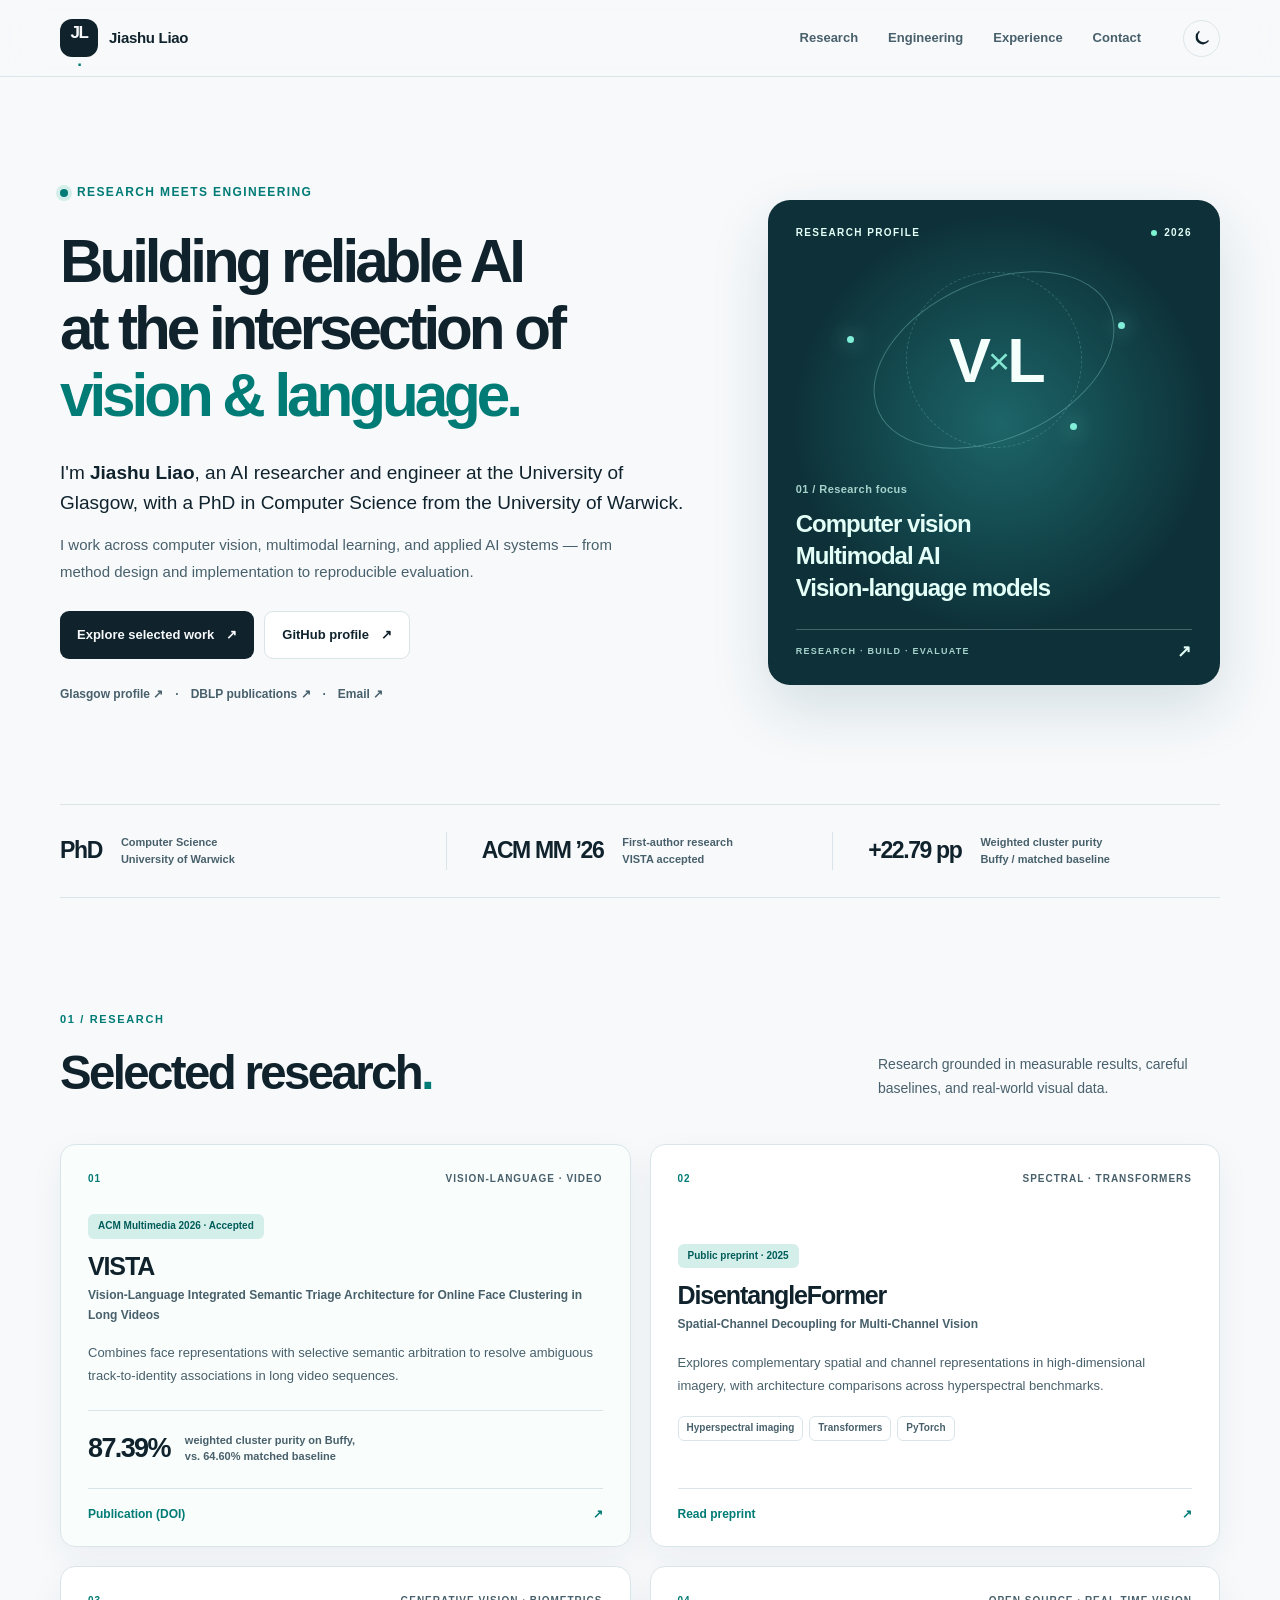
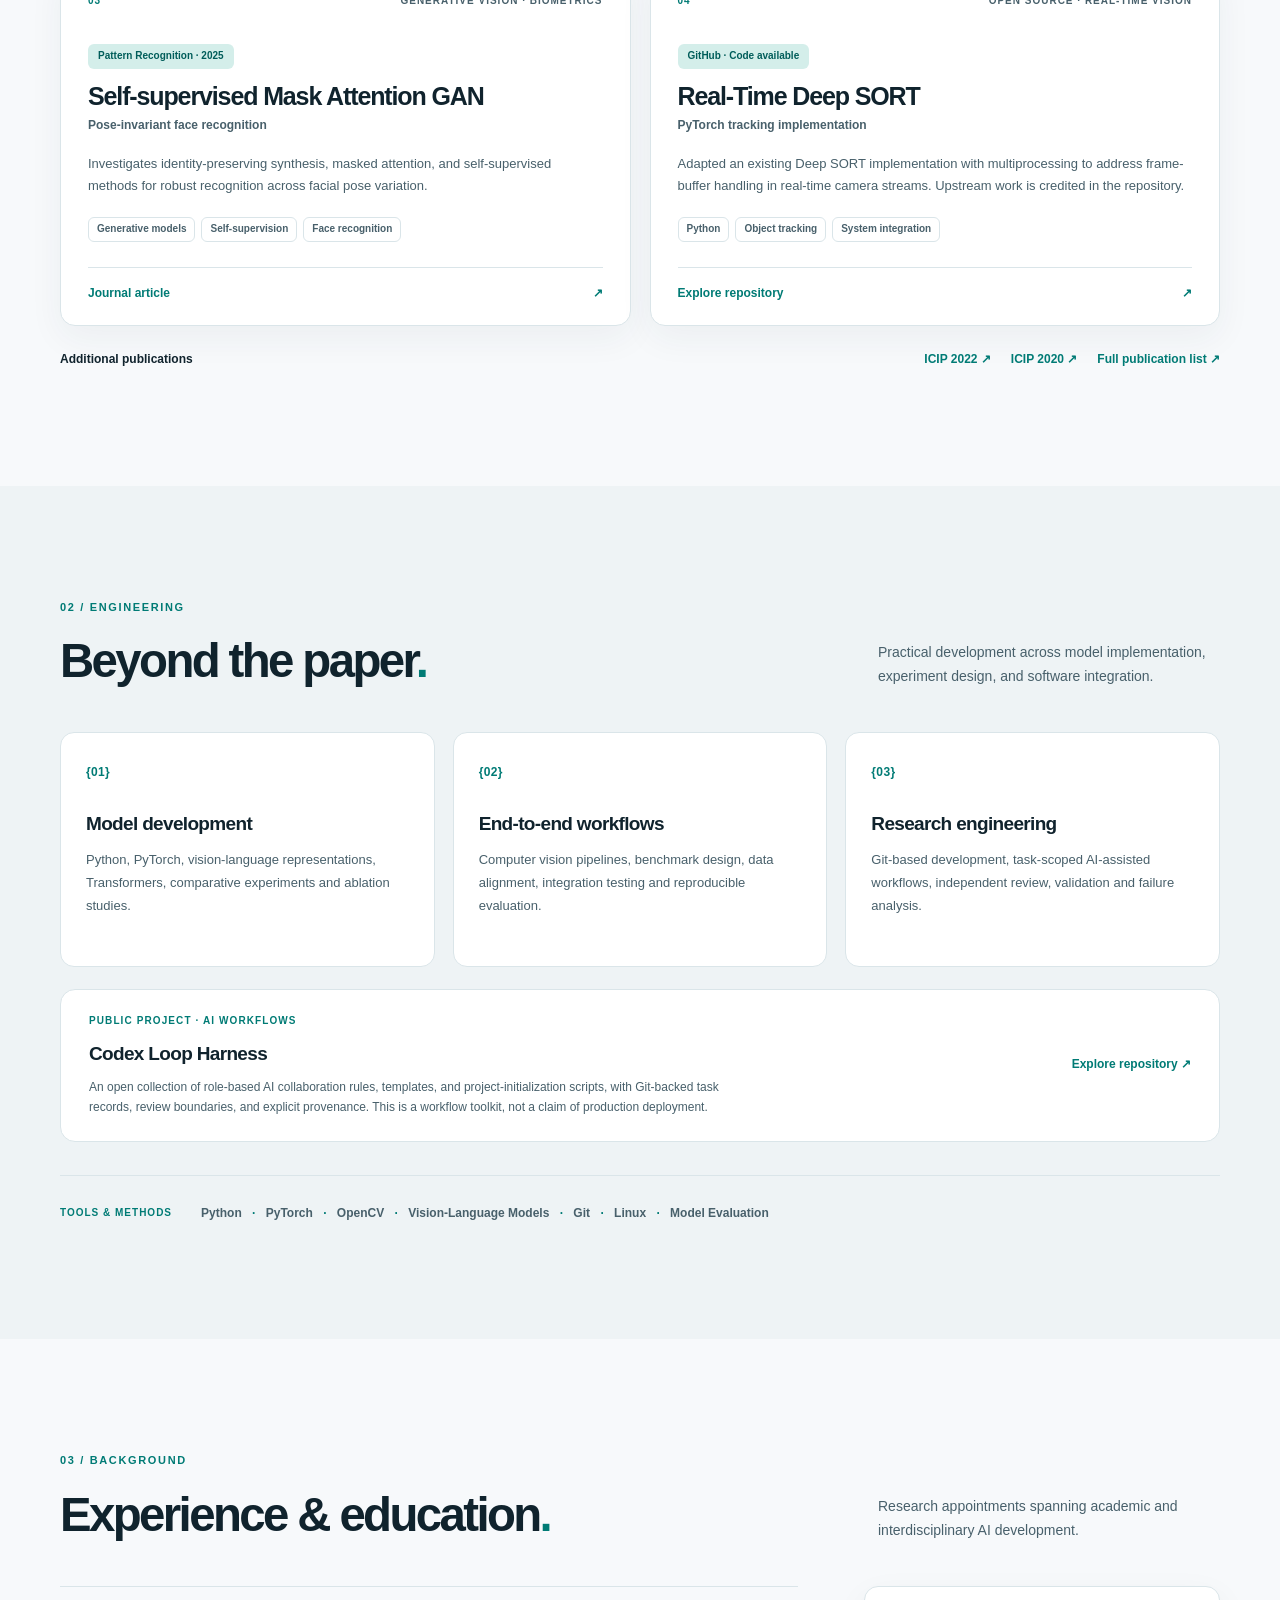
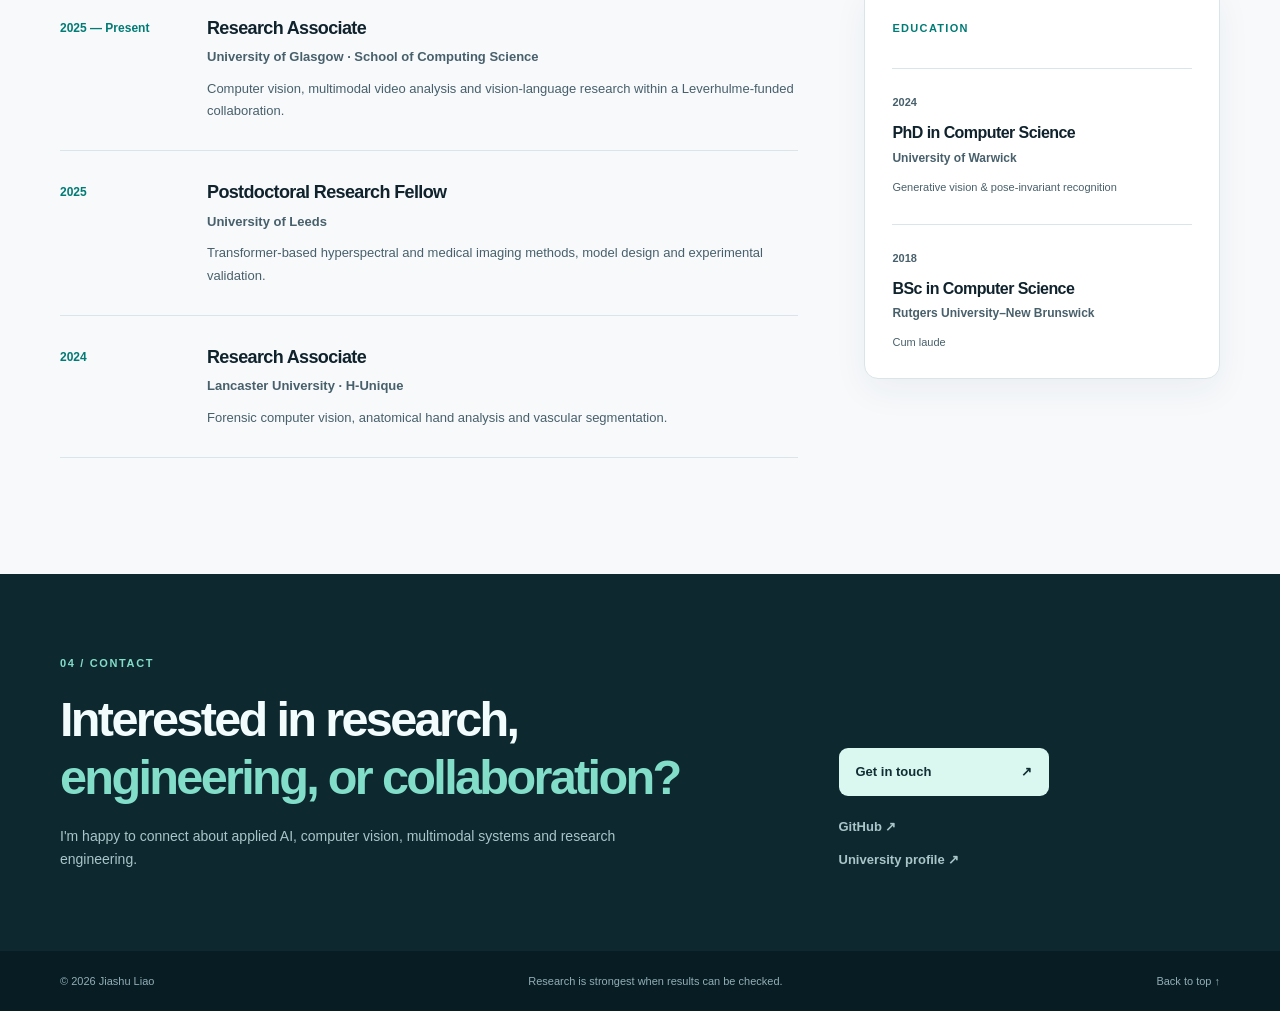
==== index.html @ a6b90c03 "Add files via upload" ====
<!doctype html>
<html lang="en">
<head>
  <meta charset="utf-8">
  <meta name="viewport" content="width=device-width, initial-scale=1">
  <meta name="theme-color" content="#f6f8fb">
  <meta name="description" content="Jiashu Liao — AI researcher and engineer working on computer vision, multimodal learning, vision-language systems, and applied research engineering.">
  <meta name="author" content="Jiashu Liao">
  <meta property="og:type" content="website">
  <meta property="og:title" content="Jiashu Liao | AI Research & Engineering">
  <meta property="og:description" content="Selected research, publications, and engineering work in computer vision, multimodal AI, and vision-language systems.">
  <meta property="og:url" content="https://skyjiashu.github.io/">
  <meta name="twitter:card" content="summary">
  <link rel="canonical" href="https://skyjiashu.github.io/">
  <link rel="icon" type="image/svg+xml" href="favicon.svg">
  <link rel="stylesheet" href="styles.css">
  <script defer src="script.js"></script>
  <title>Jiashu Liao — AI Research & Engineering</title>
</head>
<body>
  <a class="skip-link" href="#main">Skip to content</a>
  <header class="site-header">
    <div class="shell header-content">
      <a class="wordmark" href="#home" aria-label="Jiashu Liao, back to top">
        <span class="wordmark-symbol" aria-hidden="true">JL<span>.</span></span>
        <span class="wordmark-caption">Jiashu Liao</span>
      </a>
      <nav class="site-nav" id="main-navigation" aria-label="Main navigation">
        <a href="#research">Research</a>
        <a href="#engineering">Engineering</a>
        <a href="#experience">Experience</a>
        <a href="#contact">Contact</a>
      </nav>
      <button class="menu-toggle" type="button" id="menu-toggle" aria-controls="main-navigation" aria-expanded="false" aria-label="Open navigation menu" title="Toggle navigation"><span></span><span></span><span></span></button>
      <button class="theme-toggle" type="button" id="theme-toggle" aria-label="Switch to dark theme" title="Toggle color theme">
        <svg class="theme-icon" viewBox="0 0 24 24" aria-hidden="true"><path d="M20.2 15.9A8.5 8.5 0 0 1 8.1 3.8 8.7 8.7 0 1 0 20.2 15.9Z"/></svg>
      </button>
    </div>
  </header>

  <main id="main">
    <section class="hero shell" id="home" aria-labelledby="hero-title">
      <div class="hero-copy">
        <div class="eyebrow"><span class="signal-dot" aria-hidden="true"></span> Research meets engineering</div>
        <h1 id="hero-title">Building reliable AI<br>at the intersection of<br><em>vision & language.</em></h1>
        <p class="hero-lead">I'm <strong>Jiashu Liao</strong>, an AI researcher and engineer at the University of Glasgow, with a PhD in Computer Science from the University of Warwick.</p>
        <p class="hero-support">I work across computer vision, multimodal learning, and applied AI systems — from method design and implementation to reproducible evaluation.</p>
        <div class="hero-actions">
          <a class="button button-primary" href="#research">Explore selected work <span aria-hidden="true">↗</span></a>
          <a class="button button-secondary" href="https://github.com/SkyJiashu" target="_blank" rel="noopener noreferrer">GitHub profile <span aria-hidden="true">↗</span></a>
        </div>
        <div class="micro-links" aria-label="Professional links">
          <a href="https://www.gla.ac.uk/schools/computing/staff/jiashuliao/" target="_blank" rel="noopener noreferrer">Glasgow profile <span aria-hidden="true">↗</span></a>
          <span aria-hidden="true">·</span>
          <a href="https://dblp.org/pid/277/6191.html" target="_blank" rel="noopener noreferrer">DBLP publications <span aria-hidden="true">↗</span></a>
          <span aria-hidden="true">·</span>
          <a href="mailto:Jiashu.Liao@glasgow.ac.uk">Email <span aria-hidden="true">↗</span></a>
        </div>
      </div>
      <aside class="hero-panel" aria-label="Research profile snapshot">
        <div class="panel-glow" aria-hidden="true"></div>
        <div class="panel-top"><span>RESEARCH PROFILE</span><span class="panel-indicator"><span aria-hidden="true"></span> 2026</span></div>
        <div class="panel-art" aria-hidden="true">
          <span class="orbit orbit-outer"></span><span class="orbit orbit-inner"></span>
          <span class="orbit-point point-one"></span><span class="orbit-point point-two"></span><span class="orbit-point point-three"></span>
          <span class="art-core">V<span>×</span>L</span>
        </div>
        <div class="panel-bottom">
          <p class="panel-index">01 / Research focus</p>
          <p class="panel-heading">Computer vision<br>Multimodal AI<br>Vision-language models</p>
          <div class="panel-footer"><span>RESEARCH · BUILD · EVALUATE</span><span class="panel-arrow" aria-hidden="true">↗</span></div>
        </div>
      </aside>
    </section>

    <section class="proof-strip shell" aria-label="Highlights">
      <div class="proof-item"><span class="proof-value">PhD</span><span class="proof-label">Computer Science<br>University of Warwick</span></div>
      <div class="proof-item"><span class="proof-value">ACM MM ’26</span><span class="proof-label">First-author research<br>VISTA accepted</span></div>
      <div class="proof-item"><span class="proof-value">+22.79 pp</span><span class="proof-label">Weighted cluster purity<br>Buffy / matched baseline</span></div>
    </section>

    <section class="section shell" id="research" aria-labelledby="research-title">
      <div class="section-intro">
        <div><div class="section-kicker">01 / RESEARCH</div><h2 id="research-title">Selected research<span class="accent-period">.</span></h2></div>
        <p>Research grounded in measurable results, careful baselines, and real-world visual data.</p>
      </div>
      <div class="work-grid">
        <article class="work-card featured">
          <div class="work-upper"><span class="work-number">01</span><span class="work-type">VISION-LANGUAGE · VIDEO</span></div>
          <div class="work-content">
            <span class="work-badge">ACM Multimedia 2026 · Accepted</span>
            <h3>VISTA</h3>
            <p class="work-subtitle">Vision-Language Integrated Semantic Triage Architecture for Online Face Clustering in Long Videos</p>
            <p>Combines face representations with selective semantic arbitration to resolve ambiguous track-to-identity associations in long video sequences.</p>
            <div class="metric-bar"><strong>87.39%</strong><span>weighted cluster purity on Buffy,<br>vs. 64.60% matched baseline</span></div>
          </div>
          <a class="work-link" href="https://doi.org/10.1145/3767308.3835422" target="_blank" rel="noopener noreferrer">Publication (DOI) <span aria-hidden="true">↗</span></a>
        </article>
        <article class="work-card">
          <div class="work-upper"><span class="work-number">02</span><span class="work-type">SPECTRAL · TRANSFORMERS</span></div>
          <div class="work-content">
            <span class="work-badge">Public preprint · 2025</span>
            <h3>DisentangleFormer</h3>
            <p class="work-subtitle">Spatial-Channel Decoupling for Multi-Channel Vision</p>
            <p>Explores complementary spatial and channel representations in high-dimensional imagery, with architecture comparisons across hyperspectral benchmarks.</p>
            <div class="tag-row"><span>Hyperspectral imaging</span><span>Transformers</span><span>PyTorch</span></div>
          </div>
          <a class="work-link" href="https://arxiv.org/abs/2512.04314" target="_blank" rel="noopener noreferrer">Read preprint <span aria-hidden="true">↗</span></a>
        </article>
        <article class="work-card">
          <div class="work-upper"><span class="work-number">03</span><span class="work-type">GENERATIVE VISION · BIOMETRICS</span></div>
          <div class="work-content">
            <span class="work-badge">Pattern Recognition · 2025</span>
            <h3>Self-supervised Mask Attention GAN</h3>
            <p class="work-subtitle">Pose-invariant face recognition</p>
            <p>Investigates identity-preserving synthesis, masked attention, and self-supervised methods for robust recognition across facial pose variation.</p>
            <div class="tag-row"><span>Generative models</span><span>Self-supervision</span><span>Face recognition</span></div>
          </div>
          <a class="work-link" href="https://doi.org/10.1016/j.patcog.2024.111112" target="_blank" rel="noopener noreferrer">Journal article <span aria-hidden="true">↗</span></a>
        </article>
        <article class="work-card">
          <div class="work-upper"><span class="work-number">04</span><span class="work-type">OPEN SOURCE · REAL-TIME VISION</span></div>
          <div class="work-content">
            <span class="work-badge">GitHub · Code available</span>
            <h3>Real-Time Deep SORT</h3>
            <p class="work-subtitle">PyTorch tracking implementation</p>
            <p>Adapted an existing Deep SORT implementation with multiprocessing to address frame-buffer handling in real-time camera streams. Upstream work is credited in the repository.</p>
            <div class="tag-row"><span>Python</span><span>Object tracking</span><span>System integration</span></div>
          </div>
          <a class="work-link" href="https://github.com/SkyJiashu/Real_time_deep_sort_pytorch" target="_blank" rel="noopener noreferrer">Explore repository <span aria-hidden="true">↗</span></a>
        </article>
      </div>
      <div class="publication-line">
        <span>Additional publications</span>
        <div>
          <a href="https://doi.org/10.1109/ICIP46576.2022.9897944" target="_blank" rel="noopener noreferrer">ICIP 2022 ↗</a>
          <a href="https://doi.org/10.1109/ICIP40778.2020.9190677" target="_blank" rel="noopener noreferrer">ICIP 2020 ↗</a>
          <a href="https://dblp.org/pid/277/6191.html" target="_blank" rel="noopener noreferrer">Full publication list ↗</a>
        </div>
      </div>
    </section>

    <section class="section section-tinted" id="engineering" aria-labelledby="engineering-title">
      <div class="shell">
        <div class="section-intro">
          <div><div class="section-kicker">02 / ENGINEERING</div><h2 id="engineering-title">Beyond the paper<span class="accent-period">.</span></h2></div>
          <p>Practical development across model implementation, experiment design, and software integration.</p>
        </div>
        <div class="capability-grid">
          <article class="capability-card"><span class="capability-mark" aria-hidden="true">{01}</span><h3>Model development</h3><p>Python, PyTorch, vision-language representations, Transformers, comparative experiments and ablation studies.</p></article>
          <article class="capability-card"><span class="capability-mark" aria-hidden="true">{02}</span><h3>End-to-end workflows</h3><p>Computer vision pipelines, benchmark design, data alignment, integration testing and reproducible evaluation.</p></article>
          <article class="capability-card"><span class="capability-mark" aria-hidden="true">{03}</span><h3>Research engineering</h3><p>Git-based development, task-scoped AI-assisted workflows, independent review, validation and failure analysis.</p></article>
        </div>
        <div class="open-source-spotlight">
          <div>
            <span class="spotlight-kicker">PUBLIC PROJECT · AI WORKFLOWS</span>
            <h3>Codex Loop Harness</h3>
            <p>An open collection of role-based AI collaboration rules, templates, and project-initialization scripts, with Git-backed task records, review boundaries, and explicit provenance. This is a workflow toolkit, not a claim of production deployment.</p>
          </div>
          <a href="https://github.com/SkyJiashu/Codex_Loop_Harness" target="_blank" rel="noopener noreferrer">Explore repository <span aria-hidden="true">↗</span></a>
        </div>
        <div class="tool-line"><span>TOOLS & METHODS</span><p>Python <b>·</b> PyTorch <b>·</b> OpenCV <b>·</b> Vision-Language Models <b>·</b> Git <b>·</b> Linux <b>·</b> Model Evaluation</p></div>
      </div>
    </section>

    <section class="section shell" id="experience" aria-labelledby="experience-title">
      <div class="section-intro">
        <div><div class="section-kicker">03 / BACKGROUND</div><h2 id="experience-title">Experience & education<span class="accent-period">.</span></h2></div>
        <p>Research appointments spanning academic and interdisciplinary AI development.</p>
      </div>
      <div class="experience-layout">
        <div class="timeline" aria-label="Professional experience">
          <div class="timeline-item"><span class="time-range">2025 — Present</span><div><h3>Research Associate</h3><p class="institution">University of Glasgow · School of Computing Science</p><p>Computer vision, multimodal video analysis and vision-language research within a Leverhulme-funded collaboration.</p></div></div>
          <div class="timeline-item"><span class="time-range">2025</span><div><h3>Postdoctoral Research Fellow</h3><p class="institution">University of Leeds</p><p>Transformer-based hyperspectral and medical imaging methods, model design and experimental validation.</p></div></div>
          <div class="timeline-item"><span class="time-range">2024</span><div><h3>Research Associate</h3><p class="institution">Lancaster University · H-Unique</p><p>Forensic computer vision, anatomical hand analysis and vascular segmentation.</p></div></div>
        </div>
        <aside class="education-card">
          <span class="card-label">EDUCATION</span>
          <div class="degree"><span class="degree-year">2024</span><h3>PhD in Computer Science</h3><p>University of Warwick</p><small>Generative vision & pose-invariant recognition</small></div>
          <div class="degree"><span class="degree-year">2018</span><h3>BSc in Computer Science</h3><p>Rutgers University–New Brunswick</p><small>Cum laude</small></div>
        </aside>
      </div>
    </section>

    <section class="contact-section" id="contact" aria-labelledby="contact-title">
      <div class="shell contact-layout">
        <div><div class="section-kicker">04 / CONTACT</div><h2 id="contact-title">Interested in research,<br><em>engineering, or collaboration?</em></h2><p>I'm happy to connect about applied AI, computer vision, multimodal systems and research engineering.</p></div>
        <div class="contact-actions"><a class="button button-inverted" href="mailto:Jiashu.Liao@glasgow.ac.uk">Get in touch <span aria-hidden="true">↗</span></a><a href="https://github.com/SkyJiashu" target="_blank" rel="noopener noreferrer">GitHub ↗</a><a href="https://www.gla.ac.uk/schools/computing/staff/jiashuliao/" target="_blank" rel="noopener noreferrer">University profile ↗</a></div>
      </div>
    </section>
  </main>
  <footer class="site-footer"><div class="shell footer-layout"><span>© <span id="year">2026</span> Jiashu Liao</span><span>Research is strongest when results can be checked.</span><a href="#home">Back to top ↑</a></div></footer>
</body>
</html>
---- styles.css ----
:root {
  color-scheme: light;
  --bg: #f7f9fb;
  --surface: #ffffff;
  --surface-muted: #eef3f5;
  --text: #10232d;
  --text-secondary: #48606b;
  --border: #dae5e9;
  --accent: #007b75;
  --accent-strong: #005d5a;
  --accent-soft: #d4eeea;
  --shadow: 0 12px 35px rgba(31,60,72,.055);
  --display: ui-sans-serif, -apple-system, BlinkMacSystemFont, "Segoe UI", sans-serif;
}
:root[data-theme="dark"] {
  color-scheme: dark;
  --bg: #0b161d;
  --surface: #12232d;
  --surface-muted: #162b35;
  --text: #ebf4f4;
  --text-secondary: #a6bbc2;
  --border: #30444d;
  --accent: #57d3bd;
  --accent-strong: #74e3d0;
  --accent-soft: #163f41;
  --shadow: 0 15px 40px rgba(0,0,0,.11);
}
*, *::before, *::after { box-sizing: border-box; }
html { scroll-behavior: smooth; scroll-padding-top: 86px; }
body { margin: 0; background: var(--bg); color: var(--text); font-family: var(--display); font-size: 16px; line-height: 1.65; -webkit-font-smoothing: antialiased; }
button, a { -webkit-tap-highlight-color: transparent; }
a { color: inherit; text-decoration: none; }
a:hover { color: var(--accent); }
button { font: inherit; }
:focus-visible { outline: 3px solid var(--accent); outline-offset: 4px; }
::selection { background: var(--accent-soft); color: var(--text); }
.shell { width: min(1160px, calc(100% - 80px)); margin: 0 auto; }
.skip-link { position: absolute; top: -100px; left: 22px; z-index: 100; background: var(--text); color: var(--bg); padding: 8px 14px; }
.skip-link:focus { top: 12px; }
.site-header { z-index: 20; position: sticky; top: 0; background: color-mix(in srgb, var(--bg) 87%, transparent); backdrop-filter: blur(18px); -webkit-backdrop-filter: blur(18px); border-bottom: 1px solid var(--border); }
.header-content { height: 76px; display: flex; align-items: center; gap: 36px; }
.wordmark { display: inline-flex; align-items: center; gap: 11px; color: var(--text); flex-shrink: 0; }
.wordmark-symbol { display: grid; place-items: center; border-radius: 12px; background: var(--text); color: var(--bg); width: 38px; height: 38px; font-size: 17px; font-weight: 800; letter-spacing: -.08em; }
.wordmark-symbol span { color: var(--accent); }
.wordmark-caption { font-weight: 750; letter-spacing: -.02em; font-size: 15px; }
.site-nav { display: flex; align-items: center; gap: 30px; margin-left: auto; }
.menu-toggle { display: none; }
.site-nav a { font-size: 13px; font-weight: 650; color: var(--text-secondary); transition: color .2s ease; }
.site-nav a:hover { color: var(--accent); }
.theme-toggle { width: 37px; height: 37px; display: grid; place-items: center; color: var(--text); background: transparent; border: 1px solid var(--border); border-radius: 50%; cursor: pointer; margin-left: 6px; }
.theme-toggle:hover { background: var(--surface-muted); }
.theme-icon { width: 18px; height: 18px; fill: none; stroke: currentColor; stroke-width: 1.8; stroke-linejoin: round; }
.hero { display: grid; grid-template-columns: 1.17fr .83fr; align-items: center; gap: 70px; padding-top: 102px; padding-bottom: 98px; }
.eyebrow { display: inline-flex; align-items: center; gap: 9px; font-size: 12px; text-transform: uppercase; letter-spacing: .115em; font-weight: 800; color: var(--accent); }
.signal-dot { width: 8px; height: 8px; border-radius: 50%; background: var(--accent); box-shadow: 0 0 0 4px var(--accent-soft); }
h1, h2, h3, p { margin-top: 0; }
h1, h2, h3 { letter-spacing: -.035em; }
h1 { font-weight: 760; font-size: clamp(43px, 4.7vw, 72px); letter-spacing: -.067em; line-height: 1.11; margin: 24px 0 28px; }
h1 em, h2 em { font-style: normal; color: var(--accent); }
.hero-lead { font-size: 19px; font-weight: 450; max-width: 625px; line-height: 1.6; margin-bottom: 14px; }
.hero-lead strong { font-weight: 760; }
.hero-support { max-width: 580px; font-size: 15px; color: var(--text-secondary); line-height: 1.75; margin-bottom: 26px; }
.hero-actions { display: flex; flex-wrap: wrap; align-items: center; gap: 10px; }
.button { min-height: 48px; padding: 11px 17px; display: inline-flex; align-items: center; justify-content: center; gap: 12px; border-radius: 9px; font-size: 13px; font-weight: 750; transition: transform .2s ease, background .2s ease, border-color .2s ease; }
.button:hover { transform: translateY(-2px); }
.button-primary { background: var(--text); color: var(--bg); }
.button-primary:hover { color: var(--bg); background: var(--accent-strong); }
.button-secondary { border: 1px solid var(--border); background: var(--surface); color: var(--text); }
.button-secondary:hover { border-color: var(--accent); color: var(--accent); }
.micro-links { margin-top: 26px; display: flex; align-items: center; flex-wrap: wrap; gap: 12px; color: var(--text-secondary); font-size: 12px; font-weight: 600; }
.micro-links a { border-bottom: 1px solid transparent; }
.micro-links a:hover { border-bottom-color: currentColor; }
.hero-panel { position: relative; overflow: hidden; height: 485px; background: #0e3038; color: #e3fff7; border-radius: 22px; padding: 25px 28px; box-shadow: 0 24px 60px rgba(8, 74, 77,.14); isolation: isolate; display: flex; flex-direction: column; justify-content: space-between; }
.panel-glow { z-index: -1; position: absolute; width: 440px; height: 440px; border-radius: 50%; background: radial-gradient(circle, #247e7f 0%, #155458 38%, transparent 68%); top: 3px; left: 3%; opacity: .68; }
.panel-top, .panel-footer { display: flex; justify-content: space-between; gap: 12px; align-items: center; font-size: 10px; letter-spacing: .14em; font-weight: 750; }
.panel-indicator { display: flex; align-items: center; gap: 7px; }
.panel-indicator span { width: 6px; height: 6px; display: inline-block; background: #7cf3d1; border-radius: 50%; }
.panel-art { position: relative; height: 205px; display: grid; place-items: center; }
.orbit { display: block; border: 1px solid rgba(163,240,228,.30); position: absolute; left: 50%; top: 50%; transform: translate(-50%, -50%) rotate(-24deg); border-radius: 50%; }
.orbit-outer { width: 254px; height: 158px; }
.orbit-inner { width: 176px; height: 176px; border-style: dashed; opacity: .7; }
.orbit-point { position: absolute; width: 7px; height: 7px; border-radius: 50%; background: #81eed8; box-shadow: 0 0 20px #81eed8; }
.point-one { left: 13%; top: 38%; }.point-two { right: 17%; top: 31%; }.point-three { right: 29%; bottom: 16%; }
.art-core { font-size: 63px; font-weight: 780; letter-spacing: -.11em; color: #f5fffc; line-height: 1; }
.art-core span { font-size: .6em; font-weight: 450; color: #83e6d2; vertical-align: 8px; margin: 0 4px; }
.panel-bottom { position: relative; }
.panel-index { margin-bottom: 10px; color: #a6d2cc; font-size: 11px; font-weight: 700; letter-spacing: .04em; }
.panel-heading { font-size: 24px; letter-spacing: -.04em; font-weight: 690; line-height: 1.35; margin-bottom: 24px; }
.panel-footer { border-top: 1px solid rgba(214,255,243,.25); padding-top: 13px; color: #a6d2cc; font-size: 9px; }
.panel-arrow { color: #e3fff7; font-size: 17px; line-height: 1; }
.proof-strip { display: grid; grid-template-columns: repeat(3,minmax(0,1fr)); border-top: 1px solid var(--border); border-bottom: 1px solid var(--border); padding: 27px 0; }
.proof-item { display: flex; align-items: center; gap: 19px; padding: 0 35px; border-right: 1px solid var(--border); }
.proof-item:first-child { padding-left: 0; }.proof-item:last-child { border-right: 0; }
.proof-value { font-size: 23px; font-weight: 780; letter-spacing: -.06em; white-space: nowrap; }
.proof-label { font-size: 11px; font-weight: 600; color: var(--text-secondary); line-height: 1.5; }
.section { padding-top: 112px; padding-bottom: 116px; }
.section-kicker { font-size: 11px; font-weight: 800; letter-spacing: .15em; color: var(--accent); margin-bottom: 18px; }
.section-intro { display: flex; align-items: end; justify-content: space-between; gap: 30px; margin-bottom: 43px; }
.section-intro h2 { font-size: clamp(32px, 3.7vw, 50px); font-weight: 750; line-height: 1.16; margin: 0; letter-spacing: -.055em; }
.accent-period { color: var(--accent); }
.section-intro > p { max-width: 342px; font-size: 14px; color: var(--text-secondary); margin: 0; line-height: 1.7; }
.work-grid { display: grid; grid-template-columns: repeat(2,minmax(0,1fr)); gap: 19px; }
.work-card { min-width: 0; background: var(--surface); border: 1px solid var(--border); border-radius: 15px; padding: 26px 27px 21px; display: flex; flex-direction: column; justify-content: space-between; min-height: 360px; box-shadow: var(--shadow); transition: border-color .2s ease, transform .2s ease; }
.work-card:hover { border-color: var(--accent); transform: translateY(-3px); }
.work-card.featured { background: color-mix(in srgb, var(--surface) 87%, var(--accent-soft)); }
.work-upper { display: flex; align-items: center; justify-content: space-between; color: var(--text-secondary); font-weight: 800; font-size: 10px; letter-spacing: .1em; }
.work-number { color: var(--accent); }
.work-type { text-align: right; }
.work-content { padding-top: 24px; padding-bottom: 18px; }
.work-badge { display: inline-block; color: var(--accent-strong); background: var(--accent-soft); padding: 4px 10px; border-radius: 6px; font-size: 10px; font-weight: 750; margin-bottom: 12px; }
.work-card h3 { font-size: 25px; font-weight: 740; letter-spacing: -.045em; line-height: 1.24; margin-bottom: 4px; }
.work-subtitle { font-size: 12px; color: var(--text-secondary); font-weight: 680; margin-bottom: 17px; }
.work-content > p:not(.work-subtitle) { color: var(--text-secondary); font-size: 13px; line-height: 1.75; margin-bottom: 0; }
.metric-bar { display: flex; align-items: center; gap: 15px; margin-top: 22px; border-top: 1px solid var(--border); padding-top: 15px; }
.metric-bar strong { font-size: 27px; font-weight: 790; letter-spacing: -.06em; }
.metric-bar span { color: var(--text-secondary); font-size: 11px; font-weight: 580; line-height: 1.5; }
.tag-row { display: flex; flex-wrap: wrap; gap: 6px; margin-top: 19px; }
.tag-row span { border: 1px solid var(--border); color: var(--text-secondary); padding: 3px 8px; font-size: 10px; font-weight: 600; border-radius: 6px; }
.work-link { border-top: 1px solid var(--border); padding-top: 16px; display: flex; justify-content: space-between; font-size: 12px; font-weight: 780; color: var(--accent); }
.publication-line { padding: 24px 0 0; display: flex; align-items: center; justify-content: space-between; flex-wrap: wrap; gap: 12px; }
.publication-line > span { font-size: 12px; font-weight: 750; }
.publication-line > div { display: flex; flex-wrap: wrap; gap: 20px; font-size: 12px; color: var(--accent); font-weight: 700; }
.section-tinted { background: var(--surface-muted); }
.capability-grid { display: grid; grid-template-columns: repeat(3, minmax(0,1fr)); gap: 18px; }
.capability-card { border: 1px solid var(--border); background: var(--surface); border-radius: 14px; padding: 25px; min-height: 235px; }
.capability-mark { color: var(--accent); font-size: 12px; font-weight: 800; letter-spacing: .03em; }
.capability-card h3 { font-size: 19px; line-height: 1.25; margin-top: 28px; margin-bottom: 13px; }
.capability-card p { font-size: 13px; color: var(--text-secondary); line-height: 1.75; margin-bottom: 0; }
.open-source-spotlight { display: flex; align-items: center; justify-content: space-between; gap: 32px; border-radius: 15px; border: 1px solid var(--border); background: var(--surface); padding: 23px 28px; margin-top: 22px; }
.spotlight-kicker { display: block; color: var(--accent); font-size: 10px; font-weight: 850; letter-spacing: .11em; margin-bottom: 8px; }
.open-source-spotlight h3 { font-size: 19px; margin: 0 0 8px; }
.open-source-spotlight p { color: var(--text-secondary); max-width: 670px; margin: 0; font-size: 12px; line-height: 1.7; }
.open-source-spotlight a { flex-shrink: 0; color: var(--accent); font-weight: 780; font-size: 12px; }
.tool-line { display: flex; align-items: center; gap: 29px; border-top: 1px solid var(--border); padding-top: 28px; margin-top: 33px; }
.tool-line span { font-size: 10px; color: var(--accent); font-weight: 800; white-space: nowrap; letter-spacing: .1em; }
.tool-line p { font-size: 12px; font-weight: 600; color: var(--text-secondary); margin: 0; }
.tool-line b { margin: 0 7px; color: var(--accent); }
.experience-layout { display: grid; grid-template-columns: 1.35fr .65fr; gap: 66px; }
.timeline { border-top: 1px solid var(--border); }
.timeline-item { display: grid; grid-template-columns: 133px 1fr; gap: 14px; border-bottom: 1px solid var(--border); padding: 27px 0; }
.time-range { font-size: 12px; font-weight: 800; color: var(--accent); padding-top: 5px; }
.timeline-item h3 { font-size: 18px; font-weight: 760; margin-bottom: 3px; }
.timeline-item .institution { font-weight: 710; font-size: 13px; color: var(--text-secondary); margin-bottom: 10px; }
.timeline-item div > p:last-child { font-size: 13px; color: var(--text-secondary); line-height: 1.75; margin-bottom: 0; }
.education-card { align-self: start; background: var(--surface); border: 1px solid var(--border); padding: 27px; border-radius: 14px; box-shadow: var(--shadow); }
.card-label { font-size: 11px; color: var(--accent); font-weight: 800; letter-spacing: .12em; }
.degree { margin-top: 28px; border-top: 1px solid var(--border); padding-top: 19px; }
.degree-year { font-size: 11px; color: var(--text-secondary); font-weight: 750; }
.degree h3 { font-size: 16px; margin: 6px 0 2px; }
.degree p { font-size: 12px; color: var(--text-secondary); font-weight: 680; margin-bottom: 9px; }
.degree small { color: var(--text-secondary); display: block; font-size: 11px; }
.contact-section { background: #0d282f; color: #f2fcfc; padding: 80px 0; }
.contact-section .section-kicker { color: #82ddc9; }
.contact-layout { display: grid; grid-template-columns: 1.3fr .7fr; gap: 70px; align-items: end; }
.contact-layout h2 { font-size: clamp(29px,3.8vw,50px); line-height: 1.2; font-weight: 750; letter-spacing: -.055em; margin-bottom: 18px; }
.contact-layout h2 em { color: #82ddc9; }
.contact-layout p { font-size: 14px; color: #a9c5c9; max-width: 580px; margin: 0; }
.contact-actions { display: flex; flex-direction: column; align-items: start; gap: 12px; }
.button-inverted { background: #dbf8f0; color: #102e34; min-width: 210px; justify-content: space-between; margin-bottom: 8px; }
.button-inverted:hover { color: #102e34; background: #adf3df; }
.contact-actions > a:not(.button) { font-size: 13px; font-weight: 750; color: #a9c5c9; }
.contact-actions > a:not(.button):hover { color: #fff; }
.site-footer { background: #071c23; color: #93adb6; padding: 21px 0; }
.footer-layout { display: flex; align-items: center; justify-content: space-between; gap: 18px; font-size: 11px; }
.footer-layout a:hover { color: #fff; }
@media (max-width: 1050px) { .shell { width: min(960px,calc(100% - 56px)); }.hero { gap: 35px; }.hero-panel { height: 435px; }.proof-item { padding: 0 20px; gap: 11px; }.proof-value { font-size: 19px; } }
@media (max-width: 820px) { .hero { grid-template-columns: 1fr; padding-top: 75px; padding-bottom: 65px; }.hero-panel { width: min(100%,530px); height: 410px; }.proof-strip { grid-template-columns: 1fr; gap: 0; }.proof-item { padding: 18px 0; border-right: 0; border-bottom: 1px solid var(--border); }.proof-item:last-child { border-bottom: 0; }.section { padding-top: 75px; padding-bottom: 80px; }.experience-layout { grid-template-columns: 1fr; gap: 25px; }.education-card { width: min(100%,530px); }.site-nav { gap: 17px; }.section-intro { align-items: start; flex-direction: column; gap: 14px; } }
@media (max-width: 640px) { .shell { width: calc(100% - 36px); }.header-content { height: 66px; gap: 10px; position: relative; }.site-nav { display: none; position: absolute; top: 65px; right: 0; width: min(300px, 100%); margin-left: 0; flex-direction: column; gap: 0; align-items: stretch; padding: 8px 12px; background: var(--surface); border: 1px solid var(--border); border-radius: 12px; box-shadow: var(--shadow); }.site-nav[data-open="true"] { display: flex; }.site-nav a { display: block; padding: 13px; }.menu-toggle { display: flex; flex-direction: column; justify-content: center; align-items: center; gap: 4px; width: 37px; height: 37px; padding: 0; background: transparent; border: 1px solid var(--border); border-radius: 50%; cursor: pointer; margin-left: auto; }.menu-toggle span { width: 16px; height: 1.5px; background: var(--text); border-radius: 2px; }.theme-toggle { margin-left: 0; }.hero { padding-top: 59px; gap: 35px; }.hero h1 { font-size: clamp(39px, 9.3vw, 55px); }.hero-lead { font-size: 17px; }.hero-panel { height: 370px; padding: 22px; }.art-core { font-size: 57px; }.section-intro h2 { font-size: 36px; }.work-grid { grid-template-columns: 1fr; gap: 13px; }.work-card { padding: 23px; min-height: 330px; }.capability-grid { grid-template-columns: 1fr; gap: 12px; }.capability-card { min-height: 0; }.capability-card h3 { margin-top: 17px; }.tool-line { flex-direction: column; align-items: start; gap: 8px; }.open-source-spotlight { align-items: flex-start; flex-direction: column; gap: 13px; padding: 22px; }.timeline-item { grid-template-columns: 1fr; gap: 4px; }.contact-layout { grid-template-columns: 1fr; gap: 30px; }.footer-layout { flex-direction: column; align-items: start; gap: 7px; } }
@media (prefers-reduced-motion: reduce) { *, *::before, *::after { scroll-behavior: auto !important; transition: none !important; animation: none !important; } }
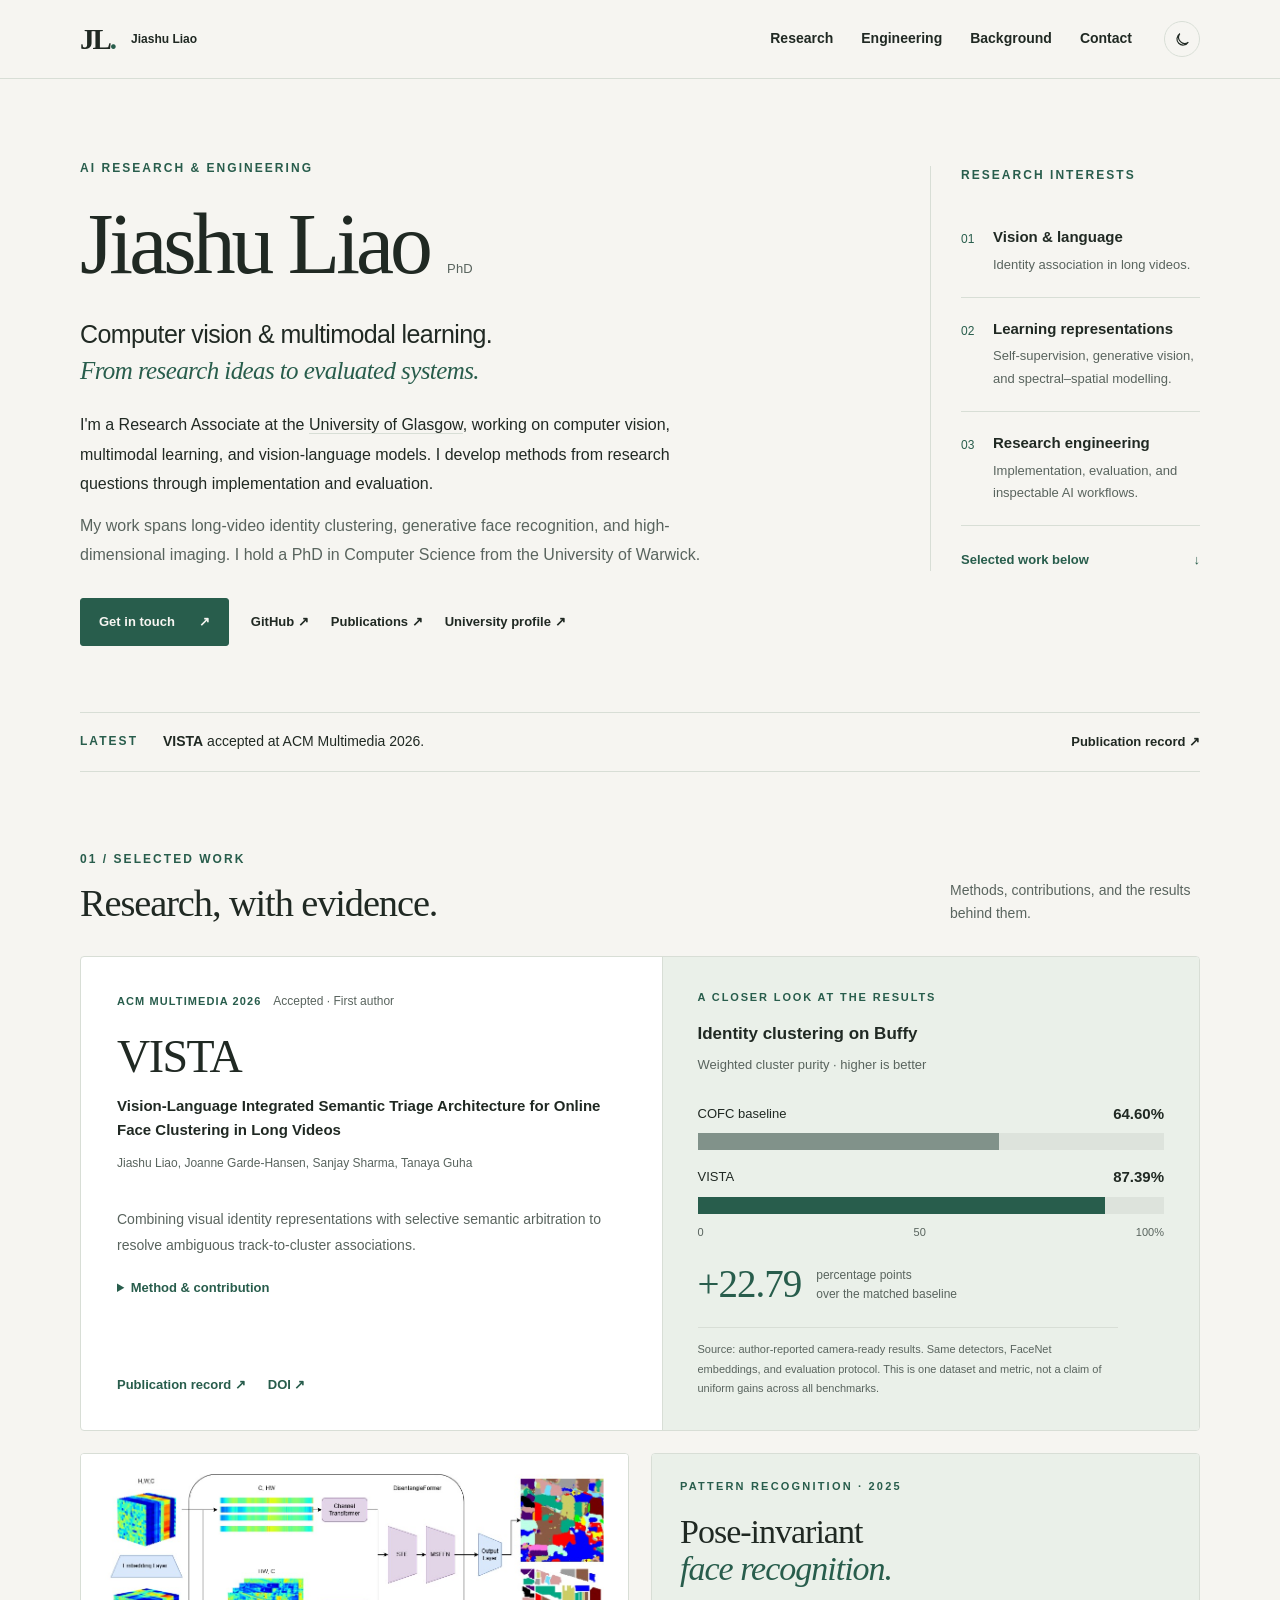
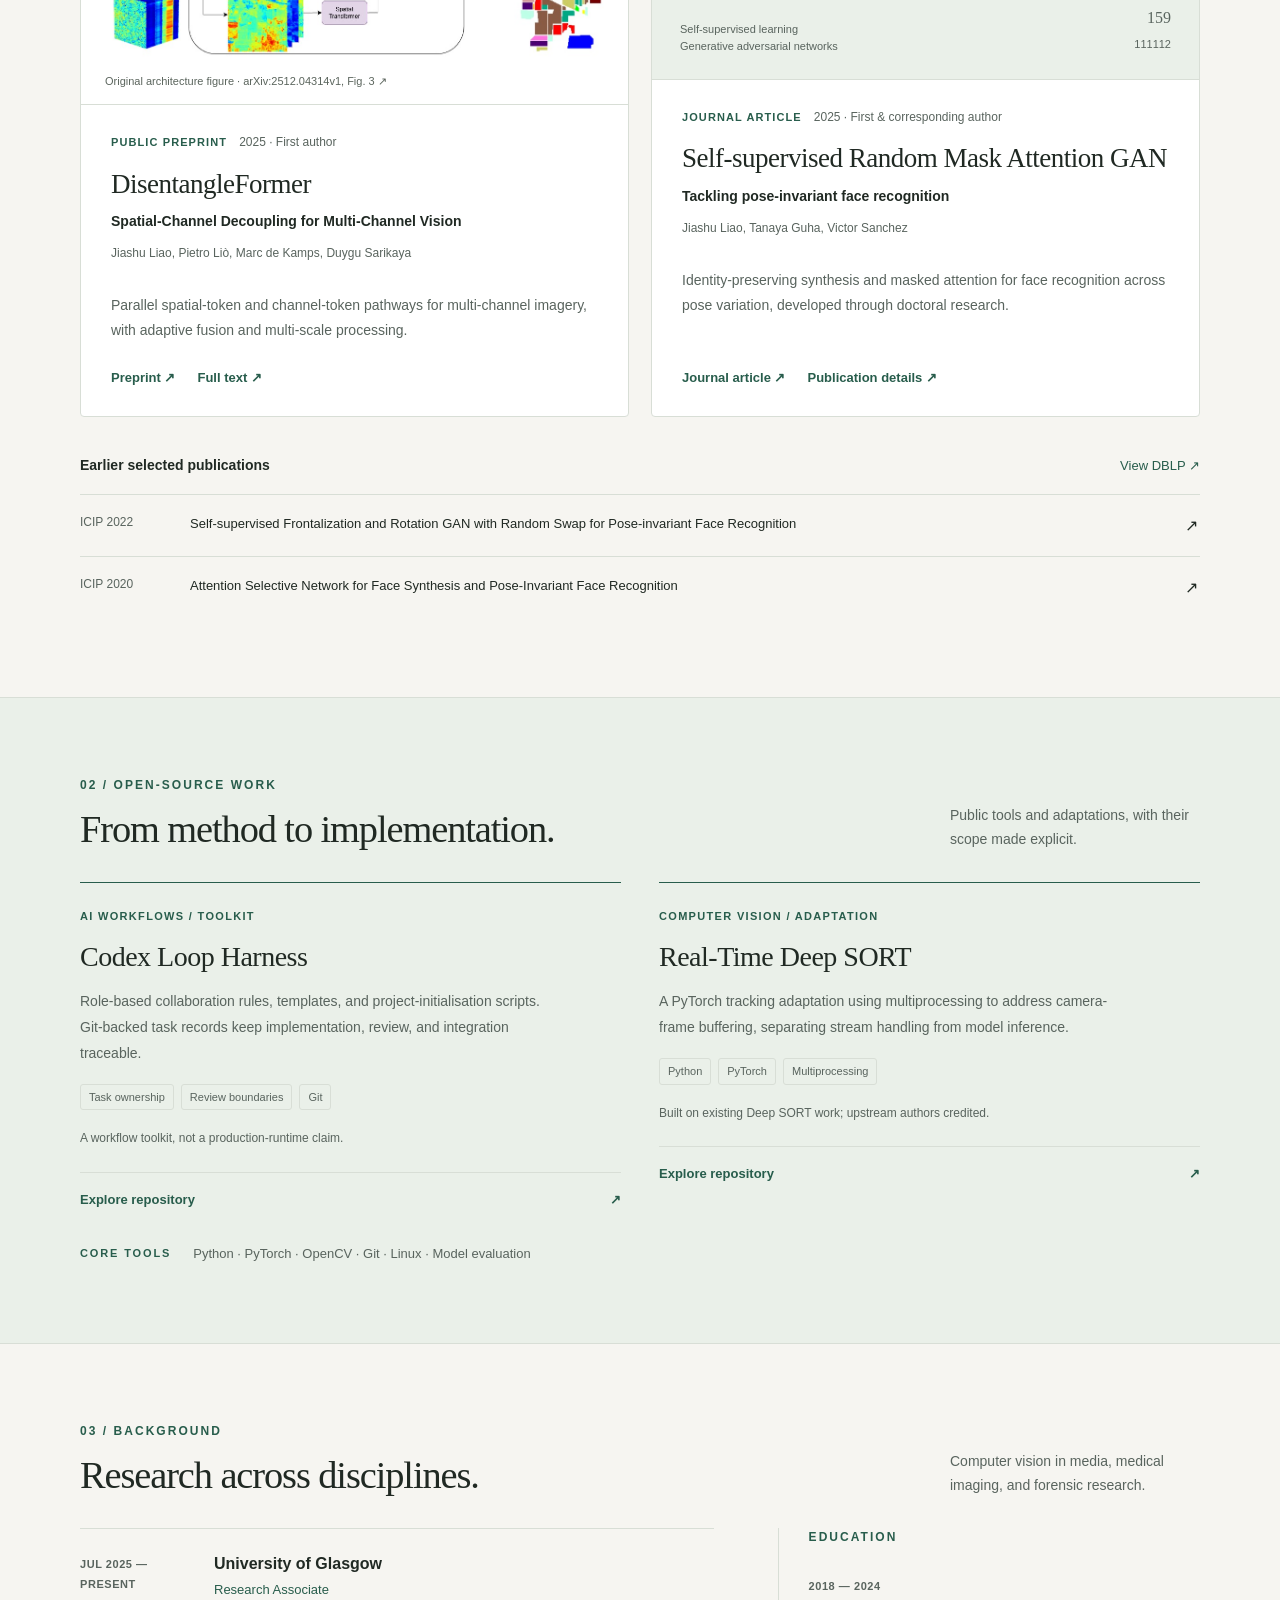
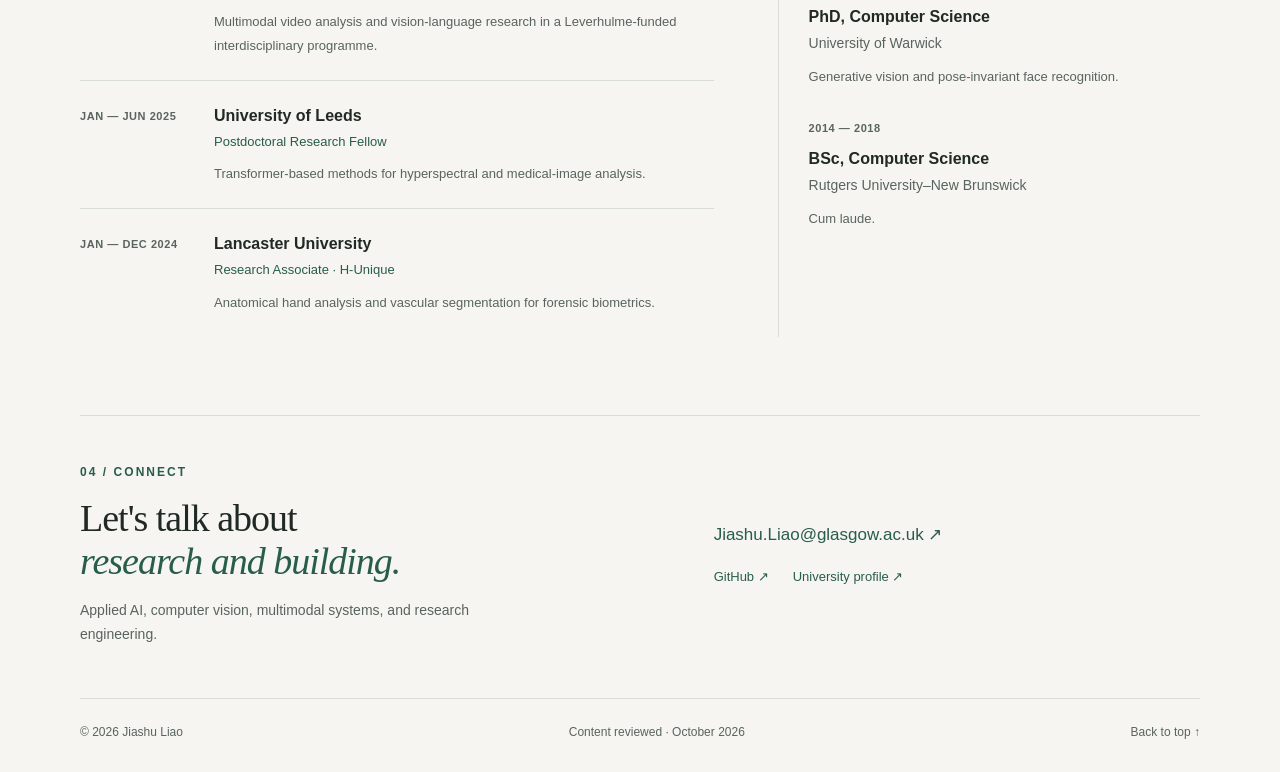
==== commit 67c7a3fc: "Add files via upload" ====
--- a/index.html
+++ b/index.html
@@ -1,194 +1,129 @@
 <!doctype html>
-<html lang="en">
+<html lang="en" data-theme="light">
 <head>
   <meta charset="utf-8">
   <meta name="viewport" content="width=device-width, initial-scale=1">
-  <meta name="theme-color" content="#f6f8fb">
-  <meta name="description" content="Jiashu Liao — AI researcher and engineer working on computer vision, multimodal learning, vision-language systems, and applied research engineering.">
+  <meta name="theme-color" content="#f6f5f1">
+  <meta name="description" content="Jiashu Liao, PhD — AI researcher and engineer at the University of Glasgow. Selected work in computer vision, multimodal learning, and research engineering.">
   <meta name="author" content="Jiashu Liao">
   <meta property="og:type" content="website">
   <meta property="og:title" content="Jiashu Liao | AI Research & Engineering">
-  <meta property="og:description" content="Selected research, publications, and engineering work in computer vision, multimodal AI, and vision-language systems.">
+  <meta property="og:description" content="Computer vision, multimodal learning, and research engineering. Selected publications and open-source work.">
   <meta property="og:url" content="https://skyjiashu.github.io/">
   <meta name="twitter:card" content="summary">
   <link rel="canonical" href="https://skyjiashu.github.io/">
   <link rel="icon" type="image/svg+xml" href="favicon.svg">
   <link rel="stylesheet" href="styles.css">
-  <script defer src="script.js"></script>
+  <script src="script.js" defer></script>
   <title>Jiashu Liao — AI Research & Engineering</title>
 </head>
 <body>
   <a class="skip-link" href="#main">Skip to content</a>
   <header class="site-header">
-    <div class="shell header-content">
-      <a class="wordmark" href="#home" aria-label="Jiashu Liao, back to top">
-        <span class="wordmark-symbol" aria-hidden="true">JL<span>.</span></span>
-        <span class="wordmark-caption">Jiashu Liao</span>
-      </a>
-      <nav class="site-nav" id="main-navigation" aria-label="Main navigation">
-        <a href="#research">Research</a>
-        <a href="#engineering">Engineering</a>
-        <a href="#experience">Experience</a>
-        <a href="#contact">Contact</a>
+    <div class="shell header-row">
+      <a class="wordmark" href="#home" aria-label="Jiashu Liao, home">JL<span class="wordmark-dot">.</span><span class="wordmark-name">Jiashu Liao</span></a>
+      <nav id="main-navigation" aria-label="Main navigation">
+        <a href="#research">Research</a><a href="#engineering">Engineering</a><a href="#background">Background</a><a href="#contact">Contact</a>
       </nav>
-      <button class="menu-toggle" type="button" id="menu-toggle" aria-controls="main-navigation" aria-expanded="false" aria-label="Open navigation menu" title="Toggle navigation"><span></span><span></span><span></span></button>
-      <button class="theme-toggle" type="button" id="theme-toggle" aria-label="Switch to dark theme" title="Toggle color theme">
-        <svg class="theme-icon" viewBox="0 0 24 24" aria-hidden="true"><path d="M20.2 15.9A8.5 8.5 0 0 1 8.1 3.8 8.7 8.7 0 1 0 20.2 15.9Z"/></svg>
-      </button>
+      <div class="header-controls">
+        <button id="theme-toggle" class="icon-button" type="button" aria-label="Switch to dark theme" aria-pressed="false" hidden>
+          <svg viewBox="0 0 24 24" fill="none" stroke="currentColor" stroke-width="1.6" aria-hidden="true"><path d="M20.2 15.8A8.6 8.6 0 0 1 8.2 3.8 8.7 8.7 0 1 0 20.2 15.8Z"/></svg>
+        </button>
+        <button id="menu-toggle" class="icon-button menu-button" type="button" aria-controls="main-navigation" aria-expanded="false" aria-label="Open navigation" hidden><svg viewBox="0 0 24 24" fill="none" stroke="currentColor" stroke-width="1.6" aria-hidden="true"><path d="M4 7h16M4 12h16M4 17h16"/></svg></button>
+      </div>
     </div>
   </header>
 
   <main id="main">
-    <section class="hero shell" id="home" aria-labelledby="hero-title">
-      <div class="hero-copy">
-        <div class="eyebrow"><span class="signal-dot" aria-hidden="true"></span> Research meets engineering</div>
-        <h1 id="hero-title">Building reliable AI<br>at the intersection of<br><em>vision & language.</em></h1>
-        <p class="hero-lead">I'm <strong>Jiashu Liao</strong>, an AI researcher and engineer at the University of Glasgow, with a PhD in Computer Science from the University of Warwick.</p>
-        <p class="hero-support">I work across computer vision, multimodal learning, and applied AI systems — from method design and implementation to reproducible evaluation.</p>
-        <div class="hero-actions">
-          <a class="button button-primary" href="#research">Explore selected work <span aria-hidden="true">↗</span></a>
-          <a class="button button-secondary" href="https://github.com/SkyJiashu" target="_blank" rel="noopener noreferrer">GitHub profile <span aria-hidden="true">↗</span></a>
-        </div>
-        <div class="micro-links" aria-label="Professional links">
-          <a href="https://www.gla.ac.uk/schools/computing/staff/jiashuliao/" target="_blank" rel="noopener noreferrer">Glasgow profile <span aria-hidden="true">↗</span></a>
-          <span aria-hidden="true">·</span>
-          <a href="https://dblp.org/pid/277/6191.html" target="_blank" rel="noopener noreferrer">DBLP publications <span aria-hidden="true">↗</span></a>
-          <span aria-hidden="true">·</span>
-          <a href="mailto:Jiashu.Liao@glasgow.ac.uk">Email <span aria-hidden="true">↗</span></a>
+    <section class="introduction shell" id="home" aria-labelledby="name">
+      <div class="intro-copy">
+        <p class="eyebrow">AI RESEARCH & ENGINEERING</p>
+        <h1 id="name">Jiashu Liao<span class="degree-label">PhD</span></h1>
+        <p class="intro-statement">Computer vision & multimodal learning.<br><em>From research ideas to evaluated systems.</em></p>
+        <p class="intro-bio">I'm a Research Associate at the <a href="https://www.gla.ac.uk/schools/computing/staff/jiashuliao/" target="_blank" rel="noopener noreferrer">University of Glasgow</a>, working on computer vision, multimodal learning, and vision-language models. I develop methods from research questions through implementation and evaluation.</p>
+        <p class="intro-bio secondary">My work spans long-video identity clustering, generative face recognition, and high-dimensional imaging. I hold a PhD in Computer Science from the University of Warwick.</p>
+        <div class="intro-links" aria-label="Professional links">
+          <a class="button" href="mailto:Jiashu.Liao@glasgow.ac.uk">Get in touch <span aria-hidden="true">↗</span></a>
+          <a href="https://github.com/SkyJiashu" target="_blank" rel="noopener noreferrer">GitHub <span aria-hidden="true">↗</span></a>
+          <a href="https://dblp.org/pid/277/6191.html" target="_blank" rel="noopener noreferrer">Publications <span aria-hidden="true">↗</span></a>
+          <a href="https://www.gla.ac.uk/schools/computing/staff/jiashuliao/" target="_blank" rel="noopener noreferrer">University profile <span aria-hidden="true">↗</span></a>
         </div>
       </div>
-      <aside class="hero-panel" aria-label="Research profile snapshot">
-        <div class="panel-glow" aria-hidden="true"></div>
-        <div class="panel-top"><span>RESEARCH PROFILE</span><span class="panel-indicator"><span aria-hidden="true"></span> 2026</span></div>
-        <div class="panel-art" aria-hidden="true">
-          <span class="orbit orbit-outer"></span><span class="orbit orbit-inner"></span>
-          <span class="orbit-point point-one"></span><span class="orbit-point point-two"></span><span class="orbit-point point-three"></span>
-          <span class="art-core">V<span>×</span>L</span>
-        </div>
-        <div class="panel-bottom">
-          <p class="panel-index">01 / Research focus</p>
-          <p class="panel-heading">Computer vision<br>Multimodal AI<br>Vision-language models</p>
-          <div class="panel-footer"><span>RESEARCH · BUILD · EVALUATE</span><span class="panel-arrow" aria-hidden="true">↗</span></div>
-        </div>
+      <aside class="research-index" aria-label="Research interests">
+        <p class="eyebrow">RESEARCH INTERESTS</p>
+        <div class="interest"><span class="index-number">01</span><div><h2>Vision & language</h2><p>Identity association in long videos.</p></div></div>
+        <div class="interest"><span class="index-number">02</span><div><h2>Learning representations</h2><p>Self-supervision, generative vision, and spectral–spatial modelling.</p></div></div>
+        <div class="interest"><span class="index-number">03</span><div><h2>Research engineering</h2><p>Implementation, evaluation, and inspectable AI workflows.</p></div></div>
+        <a class="index-link" href="#research">Selected work below <span aria-hidden="true">↓</span></a>
       </aside>
     </section>
 
-    <section class="proof-strip shell" aria-label="Highlights">
-      <div class="proof-item"><span class="proof-value">PhD</span><span class="proof-label">Computer Science<br>University of Warwick</span></div>
-      <div class="proof-item"><span class="proof-value">ACM MM ’26</span><span class="proof-label">First-author research<br>VISTA accepted</span></div>
-      <div class="proof-item"><span class="proof-value">+22.79 pp</span><span class="proof-label">Weighted cluster purity<br>Buffy / matched baseline</span></div>
-    </section>
+    <div class="shell update-line"><span class="eyebrow">LATEST</span><p><strong>VISTA</strong> accepted at ACM Multimedia 2026.</p><a href="https://eprints.gla.ac.uk/391990/" target="_blank" rel="noopener noreferrer">Publication record <span aria-hidden="true">↗</span></a></div>
 
     <section class="section shell" id="research" aria-labelledby="research-title">
-      <div class="section-intro">
-        <div><div class="section-kicker">01 / RESEARCH</div><h2 id="research-title">Selected research<span class="accent-period">.</span></h2></div>
-        <p>Research grounded in measurable results, careful baselines, and real-world visual data.</p>
-      </div>
-      <div class="work-grid">
-        <article class="work-card featured">
-          <div class="work-upper"><span class="work-number">01</span><span class="work-type">VISION-LANGUAGE · VIDEO</span></div>
-          <div class="work-content">
-            <span class="work-badge">ACM Multimedia 2026 · Accepted</span>
-            <h3>VISTA</h3>
-            <p class="work-subtitle">Vision-Language Integrated Semantic Triage Architecture for Online Face Clustering in Long Videos</p>
-            <p>Combines face representations with selective semantic arbitration to resolve ambiguous track-to-identity associations in long video sequences.</p>
-            <div class="metric-bar"><strong>87.39%</strong><span>weighted cluster purity on Buffy,<br>vs. 64.60% matched baseline</span></div>
+      <div class="section-heading"><div><p class="eyebrow">01 / SELECTED WORK</p><h2 id="research-title">Research, with evidence.</h2></div><p>Methods, contributions, and the results behind them.</p></div>
+      <article class="featured-paper" aria-labelledby="vista-title">
+        <div class="paper-copy">
+          <div class="paper-meta"><span class="venue">ACM MULTIMEDIA 2026</span><span>Accepted · First author</span></div>
+          <h3 id="vista-title">VISTA</h3>
+          <p class="paper-subtitle">Vision-Language Integrated Semantic Triage Architecture for Online Face Clustering in Long Videos</p>
+          <p class="authors">Jiashu Liao, Joanne Garde-Hansen, Sanjay Sharma, Tanaya Guha</p>
+          <p>Combining visual identity representations with selective semantic arbitration to resolve ambiguous track-to-cluster associations.</p>
+          <details><summary>Method & contribution</summary><p>Designed, implemented, and evaluated the framework, combining visual similarity with semantic evidence in the online clustering workflow.</p></details>
+          <div class="paper-links"><a href="https://eprints.gla.ac.uk/391990/" target="_blank" rel="noopener noreferrer">Publication record ↗</a><a href="https://doi.org/10.1145/3767308.3835422" target="_blank" rel="noopener noreferrer">DOI ↗</a></div>
+        </div>
+        <figure class="result-figure" aria-labelledby="result-caption">
+          <figcaption id="result-caption"><span class="eyebrow">A CLOSER LOOK AT THE RESULTS</span><strong>Identity clustering on Buffy</strong><span>Weighted cluster purity · higher is better</span></figcaption>
+          <div class="chart" role="img" aria-label="Weighted cluster purity on Buffy: matched COFC baseline 64.60 percent; VISTA 87.39 percent, a gain of 22.79 percentage points. Axis from zero to 100 percent.">
+            <div class="bar-label"><span>COFC baseline</span><strong>64.60%</strong></div><div class="bar-track"><span class="bar baseline" style="--value:64.60%"></span></div>
+            <div class="bar-label"><span>VISTA</span><strong>87.39%</strong></div><div class="bar-track"><span class="bar proposed" style="--value:87.39%"></span></div>
+            <div class="chart-axis"><span>0</span><span>50</span><span>100%</span></div>
           </div>
-          <a class="work-link" href="https://doi.org/10.1145/3767308.3835422" target="_blank" rel="noopener noreferrer">Publication (DOI) <span aria-hidden="true">↗</span></a>
+          <p class="result-delta"><strong>+22.79</strong><span>percentage points<br>over the matched baseline</span></p>
+          <p class="figure-note">Source: author-reported camera-ready results. Same detectors, FaceNet embeddings, and evaluation protocol. This is one dataset and metric, not a claim of uniform gains across all benchmarks.</p>
+        </figure>
+      </article>
+
+      <div class="research-grid">
+        <article class="paper-card" aria-labelledby="df-title">
+          <a class="paper-image" href="https://arxiv.org/html/2512.04314v1#S1.F3" target="_blank" rel="noopener noreferrer" aria-label="View the original DisentangleFormer architecture figure">
+            <img src="assets/disentangleformer-architecture.jpg" width="1053" height="389" loading="lazy" decoding="async" referrerpolicy="no-referrer" alt="Original DisentangleFormer architecture: embedding, parallel channel and spatial Transformer branches, Squeezed Token Enhancer, and Multi-Scale FFN.">
+            <span class="image-source">Original architecture figure · arXiv:2512.04314v1, Fig. 3 ↗</span>
+          </a>
+          <div class="card-body"><div class="paper-meta"><span class="venue">PUBLIC PREPRINT</span><span>2025 · First author</span></div><h3 id="df-title">DisentangleFormer</h3><p class="paper-subtitle">Spatial-Channel Decoupling for Multi-Channel Vision</p><p class="authors">Jiashu Liao, Pietro Liò, Marc de Kamps, Duygu Sarikaya</p><p>Parallel spatial-token and channel-token pathways for multi-channel imagery, with adaptive fusion and multi-scale processing.</p><div class="paper-links"><a href="https://arxiv.org/abs/2512.04314" target="_blank" rel="noopener noreferrer">Preprint ↗</a><a href="https://arxiv.org/html/2512.04314v1" target="_blank" rel="noopener noreferrer">Full text ↗</a></div></div>
         </article>
-        <article class="work-card">
-          <div class="work-upper"><span class="work-number">02</span><span class="work-type">SPECTRAL · TRANSFORMERS</span></div>
-          <div class="work-content">
-            <span class="work-badge">Public preprint · 2025</span>
-            <h3>DisentangleFormer</h3>
-            <p class="work-subtitle">Spatial-Channel Decoupling for Multi-Channel Vision</p>
-            <p>Explores complementary spatial and channel representations in high-dimensional imagery, with architecture comparisons across hyperspectral benchmarks.</p>
-            <div class="tag-row"><span>Hyperspectral imaging</span><span>Transformers</span><span>PyTorch</span></div>
-          </div>
-          <a class="work-link" href="https://arxiv.org/abs/2512.04314" target="_blank" rel="noopener noreferrer">Read preprint <span aria-hidden="true">↗</span></a>
-        </article>
-        <article class="work-card">
-          <div class="work-upper"><span class="work-number">03</span><span class="work-type">GENERATIVE VISION · BIOMETRICS</span></div>
-          <div class="work-content">
-            <span class="work-badge">Pattern Recognition · 2025</span>
-            <h3>Self-supervised Mask Attention GAN</h3>
-            <p class="work-subtitle">Pose-invariant face recognition</p>
-            <p>Investigates identity-preserving synthesis, masked attention, and self-supervised methods for robust recognition across facial pose variation.</p>
-            <div class="tag-row"><span>Generative models</span><span>Self-supervision</span><span>Face recognition</span></div>
-          </div>
-          <a class="work-link" href="https://doi.org/10.1016/j.patcog.2024.111112" target="_blank" rel="noopener noreferrer">Journal article <span aria-hidden="true">↗</span></a>
-        </article>
-        <article class="work-card">
-          <div class="work-upper"><span class="work-number">04</span><span class="work-type">OPEN SOURCE · REAL-TIME VISION</span></div>
-          <div class="work-content">
-            <span class="work-badge">GitHub · Code available</span>
-            <h3>Real-Time Deep SORT</h3>
-            <p class="work-subtitle">PyTorch tracking implementation</p>
-            <p>Adapted an existing Deep SORT implementation with multiprocessing to address frame-buffer handling in real-time camera streams. Upstream work is credited in the repository.</p>
-            <div class="tag-row"><span>Python</span><span>Object tracking</span><span>System integration</span></div>
-          </div>
-          <a class="work-link" href="https://github.com/SkyJiashu/Real_time_deep_sort_pytorch" target="_blank" rel="noopener noreferrer">Explore repository <span aria-hidden="true">↗</span></a>
+        <article class="paper-card" aria-labelledby="gan-title">
+          <div class="publication-cover" aria-label="Publication details, not a generated research result"><span class="cover-label">PATTERN RECOGNITION · 2025</span><p>Pose-invariant<br><em>face recognition.</em></p><div class="cover-footer"><span>Self-supervised learning<br>Generative adversarial networks</span><span>159<br><small>111112</small></span></div></div>
+          <div class="card-body"><div class="paper-meta"><span class="venue">JOURNAL ARTICLE</span><span>2025 · First & corresponding author</span></div><h3 id="gan-title">Self-supervised Random Mask Attention GAN</h3><p class="paper-subtitle">Tackling pose-invariant face recognition</p><p class="authors">Jiashu Liao, Tanaya Guha, Victor Sanchez</p><p>Identity-preserving synthesis and masked attention for face recognition across pose variation, developed through doctoral research.</p><div class="paper-links"><a href="https://doi.org/10.1016/j.patcog.2024.111112" target="_blank" rel="noopener noreferrer">Journal article ↗</a><a href="https://dblp.org/rec/journals/pr/LiaoGS25" target="_blank" rel="noopener noreferrer">Publication details ↗</a></div></div>
         </article>
       </div>
-      <div class="publication-line">
-        <span>Additional publications</span>
-        <div>
-          <a href="https://doi.org/10.1109/ICIP46576.2022.9897944" target="_blank" rel="noopener noreferrer">ICIP 2022 ↗</a>
-          <a href="https://doi.org/10.1109/ICIP40778.2020.9190677" target="_blank" rel="noopener noreferrer">ICIP 2020 ↗</a>
-          <a href="https://dblp.org/pid/277/6191.html" target="_blank" rel="noopener noreferrer">Full publication list ↗</a>
-        </div>
+      <div class="publication-list" aria-label="Additional selected publications">
+        <div class="publication-list-title"><h3>Earlier selected publications</h3><a href="https://dblp.org/pid/277/6191.html" target="_blank" rel="noopener noreferrer">View DBLP ↗</a></div>
+        <a class="publication-row" href="https://doi.org/10.1109/ICIP46576.2022.9897944" target="_blank" rel="noopener noreferrer"><span>ICIP 2022</span><strong>Self-supervised Frontalization and Rotation GAN with Random Swap for Pose-invariant Face Recognition</strong><span aria-hidden="true">↗</span></a>
+        <a class="publication-row" href="https://doi.org/10.1109/ICIP40778.2020.9190677" target="_blank" rel="noopener noreferrer"><span>ICIP 2020</span><strong>Attention Selective Network for Face Synthesis and Pose-Invariant Face Recognition</strong><span aria-hidden="true">↗</span></a>
       </div>
     </section>
 
-    <section class="section section-tinted" id="engineering" aria-labelledby="engineering-title">
-      <div class="shell">
-        <div class="section-intro">
-          <div><div class="section-kicker">02 / ENGINEERING</div><h2 id="engineering-title">Beyond the paper<span class="accent-period">.</span></h2></div>
-          <p>Practical development across model implementation, experiment design, and software integration.</p>
-        </div>
-        <div class="capability-grid">
-          <article class="capability-card"><span class="capability-mark" aria-hidden="true">{01}</span><h3>Model development</h3><p>Python, PyTorch, vision-language representations, Transformers, comparative experiments and ablation studies.</p></article>
-          <article class="capability-card"><span class="capability-mark" aria-hidden="true">{02}</span><h3>End-to-end workflows</h3><p>Computer vision pipelines, benchmark design, data alignment, integration testing and reproducible evaluation.</p></article>
-          <article class="capability-card"><span class="capability-mark" aria-hidden="true">{03}</span><h3>Research engineering</h3><p>Git-based development, task-scoped AI-assisted workflows, independent review, validation and failure analysis.</p></article>
-        </div>
-        <div class="open-source-spotlight">
-          <div>
-            <span class="spotlight-kicker">PUBLIC PROJECT · AI WORKFLOWS</span>
-            <h3>Codex Loop Harness</h3>
-            <p>An open collection of role-based AI collaboration rules, templates, and project-initialization scripts, with Git-backed task records, review boundaries, and explicit provenance. This is a workflow toolkit, not a claim of production deployment.</p>
-          </div>
-          <a href="https://github.com/SkyJiashu/Codex_Loop_Harness" target="_blank" rel="noopener noreferrer">Explore repository <span aria-hidden="true">↗</span></a>
-        </div>
-        <div class="tool-line"><span>TOOLS & METHODS</span><p>Python <b>·</b> PyTorch <b>·</b> OpenCV <b>·</b> Vision-Language Models <b>·</b> Git <b>·</b> Linux <b>·</b> Model Evaluation</p></div>
+    <section class="section engineering-section" id="engineering" aria-labelledby="engineering-title"><div class="shell">
+      <div class="section-heading"><div><p class="eyebrow">02 / OPEN-SOURCE WORK</p><h2 id="engineering-title">From method to implementation.</h2></div><p>Public tools and adaptations, with their scope made explicit.</p></div>
+      <div class="engineering-grid">
+        <article class="engineering-card"><span class="project-kind">AI WORKFLOWS / TOOLKIT</span><h3>Codex Loop Harness</h3><p>Role-based collaboration rules, templates, and project-initialisation scripts. Git-backed task records keep implementation, review, and integration traceable.</p><div class="project-tags"><span>Task ownership</span><span>Review boundaries</span><span>Git</span></div><p class="scope-note">A workflow toolkit, not a production-runtime claim.</p><a class="project-link" href="https://github.com/SkyJiashu/Codex_Loop_Harness" target="_blank" rel="noopener noreferrer">Explore repository <span aria-hidden="true">↗</span></a></article>
+        <article class="engineering-card"><span class="project-kind">COMPUTER VISION / ADAPTATION</span><h3>Real-Time Deep SORT</h3><p>A PyTorch tracking adaptation using multiprocessing to address camera-frame buffering, separating stream handling from model inference.</p><div class="project-tags"><span>Python</span><span>PyTorch</span><span>Multiprocessing</span></div><p class="scope-note">Built on existing Deep SORT work; upstream authors credited.</p><a class="project-link" href="https://github.com/SkyJiashu/Real_time_deep_sort_pytorch" target="_blank" rel="noopener noreferrer">Explore repository <span aria-hidden="true">↗</span></a></article>
       </div>
+      <p class="tool-line"><span class="eyebrow">CORE TOOLS</span> Python · PyTorch · OpenCV · Git · Linux · Model evaluation</p>
+    </div></section>
+
+    <section class="section shell" id="background" aria-labelledby="background-title">
+      <div class="section-heading"><div><p class="eyebrow">03 / BACKGROUND</p><h2 id="background-title">Research across disciplines.</h2></div><p>Computer vision in media, medical imaging, and forensic research.</p></div>
+      <div class="background-grid"><div class="appointments">
+        <article class="appointment"><p class="dates">JUL 2025 — PRESENT</p><div><h3>University of Glasgow</h3><p class="role">Research Associate</p><p>Multimodal video analysis and vision-language research in a Leverhulme-funded interdisciplinary programme.</p></div></article>
+        <article class="appointment"><p class="dates">JAN — JUN 2025</p><div><h3>University of Leeds</h3><p class="role">Postdoctoral Research Fellow</p><p>Transformer-based methods for hyperspectral and medical-image analysis.</p></div></article>
+        <article class="appointment"><p class="dates">JAN — DEC 2024</p><div><h3>Lancaster University</h3><p class="role">Research Associate · H-Unique</p><p>Anatomical hand analysis and vascular segmentation for forensic biometrics.</p></div></article>
+      </div><aside class="education" aria-label="Education"><p class="eyebrow">EDUCATION</p><article><span class="dates">2018 — 2024</span><h3>PhD, Computer Science</h3><p>University of Warwick</p><p class="education-detail">Generative vision and pose-invariant face recognition.</p></article><article><span class="dates">2014 — 2018</span><h3>BSc, Computer Science</h3><p>Rutgers University–New Brunswick</p><p class="education-detail">Cum laude.</p></article></aside></div>
     </section>
 
-    <section class="section shell" id="experience" aria-labelledby="experience-title">
-      <div class="section-intro">
-        <div><div class="section-kicker">03 / BACKGROUND</div><h2 id="experience-title">Experience & education<span class="accent-period">.</span></h2></div>
-        <p>Research appointments spanning academic and interdisciplinary AI development.</p>
-      </div>
-      <div class="experience-layout">
-        <div class="timeline" aria-label="Professional experience">
-          <div class="timeline-item"><span class="time-range">2025 — Present</span><div><h3>Research Associate</h3><p class="institution">University of Glasgow · School of Computing Science</p><p>Computer vision, multimodal video analysis and vision-language research within a Leverhulme-funded collaboration.</p></div></div>
-          <div class="timeline-item"><span class="time-range">2025</span><div><h3>Postdoctoral Research Fellow</h3><p class="institution">University of Leeds</p><p>Transformer-based hyperspectral and medical imaging methods, model design and experimental validation.</p></div></div>
-          <div class="timeline-item"><span class="time-range">2024</span><div><h3>Research Associate</h3><p class="institution">Lancaster University · H-Unique</p><p>Forensic computer vision, anatomical hand analysis and vascular segmentation.</p></div></div>
-        </div>
-        <aside class="education-card">
-          <span class="card-label">EDUCATION</span>
-          <div class="degree"><span class="degree-year">2024</span><h3>PhD in Computer Science</h3><p>University of Warwick</p><small>Generative vision & pose-invariant recognition</small></div>
-          <div class="degree"><span class="degree-year">2018</span><h3>BSc in Computer Science</h3><p>Rutgers University–New Brunswick</p><small>Cum laude</small></div>
-        </aside>
-      </div>
-    </section>
-
-    <section class="contact-section" id="contact" aria-labelledby="contact-title">
-      <div class="shell contact-layout">
-        <div><div class="section-kicker">04 / CONTACT</div><h2 id="contact-title">Interested in research,<br><em>engineering, or collaboration?</em></h2><p>I'm happy to connect about applied AI, computer vision, multimodal systems and research engineering.</p></div>
-        <div class="contact-actions"><a class="button button-inverted" href="mailto:Jiashu.Liao@glasgow.ac.uk">Get in touch <span aria-hidden="true">↗</span></a><a href="https://github.com/SkyJiashu" target="_blank" rel="noopener noreferrer">GitHub ↗</a><a href="https://www.gla.ac.uk/schools/computing/staff/jiashuliao/" target="_blank" rel="noopener noreferrer">University profile ↗</a></div>
-      </div>
-    </section>
+    <section class="contact shell" id="contact" aria-labelledby="contact-title"><div><p class="eyebrow">04 / CONNECT</p><h2 id="contact-title">Let's talk about<br><em>research and building.</em></h2><p>Applied AI, computer vision, multimodal systems, and research engineering.</p></div><div class="contact-links"><a class="email-link" href="mailto:Jiashu.Liao@glasgow.ac.uk">Jiashu.Liao@glasgow.ac.uk <span aria-hidden="true">↗</span></a><a href="https://github.com/SkyJiashu" target="_blank" rel="noopener noreferrer">GitHub ↗</a><a href="https://www.gla.ac.uk/schools/computing/staff/jiashuliao/" target="_blank" rel="noopener noreferrer">University profile ↗</a></div></section>
   </main>
-  <footer class="site-footer"><div class="shell footer-layout"><span>© <span id="year">2026</span> Jiashu Liao</span><span>Research is strongest when results can be checked.</span><a href="#home">Back to top ↑</a></div></footer>
+  <footer class="shell footer"><span>© <span id="year">2026</span> Jiashu Liao</span><span>Content reviewed · October 2026</span><a href="#home">Back to top ↑</a></footer>
 </body>
 </html>
--- a/styles.css
+++ b/styles.css
@@ -1,169 +1,19 @@
-:root {
-  color-scheme: light;
-  --bg: #f7f9fb;
-  --surface: #ffffff;
-  --surface-muted: #eef3f5;
-  --text: #10232d;
-  --text-secondary: #48606b;
-  --border: #dae5e9;
-  --accent: #007b75;
-  --accent-strong: #005d5a;
-  --accent-soft: #d4eeea;
-  --shadow: 0 12px 35px rgba(31,60,72,.055);
-  --display: ui-sans-serif, -apple-system, BlinkMacSystemFont, "Segoe UI", sans-serif;
-}
-:root[data-theme="dark"] {
-  color-scheme: dark;
-  --bg: #0b161d;
-  --surface: #12232d;
-  --surface-muted: #162b35;
-  --text: #ebf4f4;
-  --text-secondary: #a6bbc2;
-  --border: #30444d;
-  --accent: #57d3bd;
-  --accent-strong: #74e3d0;
-  --accent-soft: #163f41;
-  --shadow: 0 15px 40px rgba(0,0,0,.11);
-}
-*, *::before, *::after { box-sizing: border-box; }
-html { scroll-behavior: smooth; scroll-padding-top: 86px; }
-body { margin: 0; background: var(--bg); color: var(--text); font-family: var(--display); font-size: 16px; line-height: 1.65; -webkit-font-smoothing: antialiased; }
-button, a { -webkit-tap-highlight-color: transparent; }
-a { color: inherit; text-decoration: none; }
-a:hover { color: var(--accent); }
-button { font: inherit; }
-:focus-visible { outline: 3px solid var(--accent); outline-offset: 4px; }
-::selection { background: var(--accent-soft); color: var(--text); }
-.shell { width: min(1160px, calc(100% - 80px)); margin: 0 auto; }
-.skip-link { position: absolute; top: -100px; left: 22px; z-index: 100; background: var(--text); color: var(--bg); padding: 8px 14px; }
-.skip-link:focus { top: 12px; }
-.site-header { z-index: 20; position: sticky; top: 0; background: color-mix(in srgb, var(--bg) 87%, transparent); backdrop-filter: blur(18px); -webkit-backdrop-filter: blur(18px); border-bottom: 1px solid var(--border); }
-.header-content { height: 76px; display: flex; align-items: center; gap: 36px; }
-.wordmark { display: inline-flex; align-items: center; gap: 11px; color: var(--text); flex-shrink: 0; }
-.wordmark-symbol { display: grid; place-items: center; border-radius: 12px; background: var(--text); color: var(--bg); width: 38px; height: 38px; font-size: 17px; font-weight: 800; letter-spacing: -.08em; }
-.wordmark-symbol span { color: var(--accent); }
-.wordmark-caption { font-weight: 750; letter-spacing: -.02em; font-size: 15px; }
-.site-nav { display: flex; align-items: center; gap: 30px; margin-left: auto; }
-.menu-toggle { display: none; }
-.site-nav a { font-size: 13px; font-weight: 650; color: var(--text-secondary); transition: color .2s ease; }
-.site-nav a:hover { color: var(--accent); }
-.theme-toggle { width: 37px; height: 37px; display: grid; place-items: center; color: var(--text); background: transparent; border: 1px solid var(--border); border-radius: 50%; cursor: pointer; margin-left: 6px; }
-.theme-toggle:hover { background: var(--surface-muted); }
-.theme-icon { width: 18px; height: 18px; fill: none; stroke: currentColor; stroke-width: 1.8; stroke-linejoin: round; }
-.hero { display: grid; grid-template-columns: 1.17fr .83fr; align-items: center; gap: 70px; padding-top: 102px; padding-bottom: 98px; }
-.eyebrow { display: inline-flex; align-items: center; gap: 9px; font-size: 12px; text-transform: uppercase; letter-spacing: .115em; font-weight: 800; color: var(--accent); }
-.signal-dot { width: 8px; height: 8px; border-radius: 50%; background: var(--accent); box-shadow: 0 0 0 4px var(--accent-soft); }
-h1, h2, h3, p { margin-top: 0; }
-h1, h2, h3 { letter-spacing: -.035em; }
-h1 { font-weight: 760; font-size: clamp(43px, 4.7vw, 72px); letter-spacing: -.067em; line-height: 1.11; margin: 24px 0 28px; }
-h1 em, h2 em { font-style: normal; color: var(--accent); }
-.hero-lead { font-size: 19px; font-weight: 450; max-width: 625px; line-height: 1.6; margin-bottom: 14px; }
-.hero-lead strong { font-weight: 760; }
-.hero-support { max-width: 580px; font-size: 15px; color: var(--text-secondary); line-height: 1.75; margin-bottom: 26px; }
-.hero-actions { display: flex; flex-wrap: wrap; align-items: center; gap: 10px; }
-.button { min-height: 48px; padding: 11px 17px; display: inline-flex; align-items: center; justify-content: center; gap: 12px; border-radius: 9px; font-size: 13px; font-weight: 750; transition: transform .2s ease, background .2s ease, border-color .2s ease; }
-.button:hover { transform: translateY(-2px); }
-.button-primary { background: var(--text); color: var(--bg); }
-.button-primary:hover { color: var(--bg); background: var(--accent-strong); }
-.button-secondary { border: 1px solid var(--border); background: var(--surface); color: var(--text); }
-.button-secondary:hover { border-color: var(--accent); color: var(--accent); }
-.micro-links { margin-top: 26px; display: flex; align-items: center; flex-wrap: wrap; gap: 12px; color: var(--text-secondary); font-size: 12px; font-weight: 600; }
-.micro-links a { border-bottom: 1px solid transparent; }
-.micro-links a:hover { border-bottom-color: currentColor; }
-.hero-panel { position: relative; overflow: hidden; height: 485px; background: #0e3038; color: #e3fff7; border-radius: 22px; padding: 25px 28px; box-shadow: 0 24px 60px rgba(8, 74, 77,.14); isolation: isolate; display: flex; flex-direction: column; justify-content: space-between; }
-.panel-glow { z-index: -1; position: absolute; width: 440px; height: 440px; border-radius: 50%; background: radial-gradient(circle, #247e7f 0%, #155458 38%, transparent 68%); top: 3px; left: 3%; opacity: .68; }
-.panel-top, .panel-footer { display: flex; justify-content: space-between; gap: 12px; align-items: center; font-size: 10px; letter-spacing: .14em; font-weight: 750; }
-.panel-indicator { display: flex; align-items: center; gap: 7px; }
-.panel-indicator span { width: 6px; height: 6px; display: inline-block; background: #7cf3d1; border-radius: 50%; }
-.panel-art { position: relative; height: 205px; display: grid; place-items: center; }
-.orbit { display: block; border: 1px solid rgba(163,240,228,.30); position: absolute; left: 50%; top: 50%; transform: translate(-50%, -50%) rotate(-24deg); border-radius: 50%; }
-.orbit-outer { width: 254px; height: 158px; }
-.orbit-inner { width: 176px; height: 176px; border-style: dashed; opacity: .7; }
-.orbit-point { position: absolute; width: 7px; height: 7px; border-radius: 50%; background: #81eed8; box-shadow: 0 0 20px #81eed8; }
-.point-one { left: 13%; top: 38%; }.point-two { right: 17%; top: 31%; }.point-three { right: 29%; bottom: 16%; }
-.art-core { font-size: 63px; font-weight: 780; letter-spacing: -.11em; color: #f5fffc; line-height: 1; }
-.art-core span { font-size: .6em; font-weight: 450; color: #83e6d2; vertical-align: 8px; margin: 0 4px; }
-.panel-bottom { position: relative; }
-.panel-index { margin-bottom: 10px; color: #a6d2cc; font-size: 11px; font-weight: 700; letter-spacing: .04em; }
-.panel-heading { font-size: 24px; letter-spacing: -.04em; font-weight: 690; line-height: 1.35; margin-bottom: 24px; }
-.panel-footer { border-top: 1px solid rgba(214,255,243,.25); padding-top: 13px; color: #a6d2cc; font-size: 9px; }
-.panel-arrow { color: #e3fff7; font-size: 17px; line-height: 1; }
-.proof-strip { display: grid; grid-template-columns: repeat(3,minmax(0,1fr)); border-top: 1px solid var(--border); border-bottom: 1px solid var(--border); padding: 27px 0; }
-.proof-item { display: flex; align-items: center; gap: 19px; padding: 0 35px; border-right: 1px solid var(--border); }
-.proof-item:first-child { padding-left: 0; }.proof-item:last-child { border-right: 0; }
-.proof-value { font-size: 23px; font-weight: 780; letter-spacing: -.06em; white-space: nowrap; }
-.proof-label { font-size: 11px; font-weight: 600; color: var(--text-secondary); line-height: 1.5; }
-.section { padding-top: 112px; padding-bottom: 116px; }
-.section-kicker { font-size: 11px; font-weight: 800; letter-spacing: .15em; color: var(--accent); margin-bottom: 18px; }
-.section-intro { display: flex; align-items: end; justify-content: space-between; gap: 30px; margin-bottom: 43px; }
-.section-intro h2 { font-size: clamp(32px, 3.7vw, 50px); font-weight: 750; line-height: 1.16; margin: 0; letter-spacing: -.055em; }
-.accent-period { color: var(--accent); }
-.section-intro > p { max-width: 342px; font-size: 14px; color: var(--text-secondary); margin: 0; line-height: 1.7; }
-.work-grid { display: grid; grid-template-columns: repeat(2,minmax(0,1fr)); gap: 19px; }
-.work-card { min-width: 0; background: var(--surface); border: 1px solid var(--border); border-radius: 15px; padding: 26px 27px 21px; display: flex; flex-direction: column; justify-content: space-between; min-height: 360px; box-shadow: var(--shadow); transition: border-color .2s ease, transform .2s ease; }
-.work-card:hover { border-color: var(--accent); transform: translateY(-3px); }
-.work-card.featured { background: color-mix(in srgb, var(--surface) 87%, var(--accent-soft)); }
-.work-upper { display: flex; align-items: center; justify-content: space-between; color: var(--text-secondary); font-weight: 800; font-size: 10px; letter-spacing: .1em; }
-.work-number { color: var(--accent); }
-.work-type { text-align: right; }
-.work-content { padding-top: 24px; padding-bottom: 18px; }
-.work-badge { display: inline-block; color: var(--accent-strong); background: var(--accent-soft); padding: 4px 10px; border-radius: 6px; font-size: 10px; font-weight: 750; margin-bottom: 12px; }
-.work-card h3 { font-size: 25px; font-weight: 740; letter-spacing: -.045em; line-height: 1.24; margin-bottom: 4px; }
-.work-subtitle { font-size: 12px; color: var(--text-secondary); font-weight: 680; margin-bottom: 17px; }
-.work-content > p:not(.work-subtitle) { color: var(--text-secondary); font-size: 13px; line-height: 1.75; margin-bottom: 0; }
-.metric-bar { display: flex; align-items: center; gap: 15px; margin-top: 22px; border-top: 1px solid var(--border); padding-top: 15px; }
-.metric-bar strong { font-size: 27px; font-weight: 790; letter-spacing: -.06em; }
-.metric-bar span { color: var(--text-secondary); font-size: 11px; font-weight: 580; line-height: 1.5; }
-.tag-row { display: flex; flex-wrap: wrap; gap: 6px; margin-top: 19px; }
-.tag-row span { border: 1px solid var(--border); color: var(--text-secondary); padding: 3px 8px; font-size: 10px; font-weight: 600; border-radius: 6px; }
-.work-link { border-top: 1px solid var(--border); padding-top: 16px; display: flex; justify-content: space-between; font-size: 12px; font-weight: 780; color: var(--accent); }
-.publication-line { padding: 24px 0 0; display: flex; align-items: center; justify-content: space-between; flex-wrap: wrap; gap: 12px; }
-.publication-line > span { font-size: 12px; font-weight: 750; }
-.publication-line > div { display: flex; flex-wrap: wrap; gap: 20px; font-size: 12px; color: var(--accent); font-weight: 700; }
-.section-tinted { background: var(--surface-muted); }
-.capability-grid { display: grid; grid-template-columns: repeat(3, minmax(0,1fr)); gap: 18px; }
-.capability-card { border: 1px solid var(--border); background: var(--surface); border-radius: 14px; padding: 25px; min-height: 235px; }
-.capability-mark { color: var(--accent); font-size: 12px; font-weight: 800; letter-spacing: .03em; }
-.capability-card h3 { font-size: 19px; line-height: 1.25; margin-top: 28px; margin-bottom: 13px; }
-.capability-card p { font-size: 13px; color: var(--text-secondary); line-height: 1.75; margin-bottom: 0; }
-.open-source-spotlight { display: flex; align-items: center; justify-content: space-between; gap: 32px; border-radius: 15px; border: 1px solid var(--border); background: var(--surface); padding: 23px 28px; margin-top: 22px; }
-.spotlight-kicker { display: block; color: var(--accent); font-size: 10px; font-weight: 850; letter-spacing: .11em; margin-bottom: 8px; }
-.open-source-spotlight h3 { font-size: 19px; margin: 0 0 8px; }
-.open-source-spotlight p { color: var(--text-secondary); max-width: 670px; margin: 0; font-size: 12px; line-height: 1.7; }
-.open-source-spotlight a { flex-shrink: 0; color: var(--accent); font-weight: 780; font-size: 12px; }
-.tool-line { display: flex; align-items: center; gap: 29px; border-top: 1px solid var(--border); padding-top: 28px; margin-top: 33px; }
-.tool-line span { font-size: 10px; color: var(--accent); font-weight: 800; white-space: nowrap; letter-spacing: .1em; }
-.tool-line p { font-size: 12px; font-weight: 600; color: var(--text-secondary); margin: 0; }
-.tool-line b { margin: 0 7px; color: var(--accent); }
-.experience-layout { display: grid; grid-template-columns: 1.35fr .65fr; gap: 66px; }
-.timeline { border-top: 1px solid var(--border); }
-.timeline-item { display: grid; grid-template-columns: 133px 1fr; gap: 14px; border-bottom: 1px solid var(--border); padding: 27px 0; }
-.time-range { font-size: 12px; font-weight: 800; color: var(--accent); padding-top: 5px; }
-.timeline-item h3 { font-size: 18px; font-weight: 760; margin-bottom: 3px; }
-.timeline-item .institution { font-weight: 710; font-size: 13px; color: var(--text-secondary); margin-bottom: 10px; }
-.timeline-item div > p:last-child { font-size: 13px; color: var(--text-secondary); line-height: 1.75; margin-bottom: 0; }
-.education-card { align-self: start; background: var(--surface); border: 1px solid var(--border); padding: 27px; border-radius: 14px; box-shadow: var(--shadow); }
-.card-label { font-size: 11px; color: var(--accent); font-weight: 800; letter-spacing: .12em; }
-.degree { margin-top: 28px; border-top: 1px solid var(--border); padding-top: 19px; }
-.degree-year { font-size: 11px; color: var(--text-secondary); font-weight: 750; }
-.degree h3 { font-size: 16px; margin: 6px 0 2px; }
-.degree p { font-size: 12px; color: var(--text-secondary); font-weight: 680; margin-bottom: 9px; }
-.degree small { color: var(--text-secondary); display: block; font-size: 11px; }
-.contact-section { background: #0d282f; color: #f2fcfc; padding: 80px 0; }
-.contact-section .section-kicker { color: #82ddc9; }
-.contact-layout { display: grid; grid-template-columns: 1.3fr .7fr; gap: 70px; align-items: end; }
-.contact-layout h2 { font-size: clamp(29px,3.8vw,50px); line-height: 1.2; font-weight: 750; letter-spacing: -.055em; margin-bottom: 18px; }
-.contact-layout h2 em { color: #82ddc9; }
-.contact-layout p { font-size: 14px; color: #a9c5c9; max-width: 580px; margin: 0; }
-.contact-actions { display: flex; flex-direction: column; align-items: start; gap: 12px; }
-.button-inverted { background: #dbf8f0; color: #102e34; min-width: 210px; justify-content: space-between; margin-bottom: 8px; }
-.button-inverted:hover { color: #102e34; background: #adf3df; }
-.contact-actions > a:not(.button) { font-size: 13px; font-weight: 750; color: #a9c5c9; }
-.contact-actions > a:not(.button):hover { color: #fff; }
-.site-footer { background: #071c23; color: #93adb6; padding: 21px 0; }
-.footer-layout { display: flex; align-items: center; justify-content: space-between; gap: 18px; font-size: 11px; }
-.footer-layout a:hover { color: #fff; }
-@media (max-width: 1050px) { .shell { width: min(960px,calc(100% - 56px)); }.hero { gap: 35px; }.hero-panel { height: 435px; }.proof-item { padding: 0 20px; gap: 11px; }.proof-value { font-size: 19px; } }
-@media (max-width: 820px) { .hero { grid-template-columns: 1fr; padding-top: 75px; padding-bottom: 65px; }.hero-panel { width: min(100%,530px); height: 410px; }.proof-strip { grid-template-columns: 1fr; gap: 0; }.proof-item { padding: 18px 0; border-right: 0; border-bottom: 1px solid var(--border); }.proof-item:last-child { border-bottom: 0; }.section { padding-top: 75px; padding-bottom: 80px; }.experience-layout { grid-template-columns: 1fr; gap: 25px; }.education-card { width: min(100%,530px); }.site-nav { gap: 17px; }.section-intro { align-items: start; flex-direction: column; gap: 14px; } }
-@media (max-width: 640px) { .shell { width: calc(100% - 36px); }.header-content { height: 66px; gap: 10px; position: relative; }.site-nav { display: none; position: absolute; top: 65px; right: 0; width: min(300px, 100%); margin-left: 0; flex-direction: column; gap: 0; align-items: stretch; padding: 8px 12px; background: var(--surface); border: 1px solid var(--border); border-radius: 12px; box-shadow: var(--shadow); }.site-nav[data-open="true"] { display: flex; }.site-nav a { display: block; padding: 13px; }.menu-toggle { display: flex; flex-direction: column; justify-content: center; align-items: center; gap: 4px; width: 37px; height: 37px; padding: 0; background: transparent; border: 1px solid var(--border); border-radius: 50%; cursor: pointer; margin-left: auto; }.menu-toggle span { width: 16px; height: 1.5px; background: var(--text); border-radius: 2px; }.theme-toggle { margin-left: 0; }.hero { padding-top: 59px; gap: 35px; }.hero h1 { font-size: clamp(39px, 9.3vw, 55px); }.hero-lead { font-size: 17px; }.hero-panel { height: 370px; padding: 22px; }.art-core { font-size: 57px; }.section-intro h2 { font-size: 36px; }.work-grid { grid-template-columns: 1fr; gap: 13px; }.work-card { padding: 23px; min-height: 330px; }.capability-grid { grid-template-columns: 1fr; gap: 12px; }.capability-card { min-height: 0; }.capability-card h3 { margin-top: 17px; }.tool-line { flex-direction: column; align-items: start; gap: 8px; }.open-source-spotlight { align-items: flex-start; flex-direction: column; gap: 13px; padding: 22px; }.timeline-item { grid-template-columns: 1fr; gap: 4px; }.contact-layout { grid-template-columns: 1fr; gap: 30px; }.footer-layout { flex-direction: column; align-items: start; gap: 7px; } }
-@media (prefers-reduced-motion: reduce) { *, *::before, *::after { scroll-behavior: auto !important; transition: none !important; animation: none !important; } }
+:root{color-scheme:light;--bg:#f6f5f1;--surface:#fff;--ink:#202923;--muted:#59645e;--line:#d8ded6;--accent:#285d4c;--wash:#eaf0e9;--baseline:#81928a;--header:rgba(246,245,241,.95);--serif:Georgia,'Times New Roman',serif;--sans:Inter,-apple-system,BlinkMacSystemFont,'Segoe UI',sans-serif}
+:root[data-theme=dark]{color-scheme:dark;--bg:#161c19;--surface:#1d2721;--ink:#e9eee8;--muted:#a9b8ad;--line:#38463c;--accent:#9ed1ac;--wash:#25342b;--baseline:#7f9787;--header:rgba(22,28,25,.96)}
+*,:before,:after{box-sizing:border-box}html{scroll-behavior:smooth;scroll-padding-top:100px}body{margin:0;background:var(--bg);color:var(--ink);font:16px/1.7 var(--sans);-webkit-font-smoothing:antialiased}h1,h2,h3,p,figure{margin:0}a{color:inherit;text-decoration:none}button{font:inherit}a,button,summary{-webkit-tap-highlight-color:transparent}a:hover{color:var(--accent)}:focus-visible{outline:3px solid var(--accent);outline-offset:5px}::selection{background:var(--wash);color:var(--ink)}[hidden]{display:none!important}.shell{width:min(1120px,calc(100% - 96px));margin-inline:auto}.eyebrow{font-size:12px;letter-spacing:.17em;font-weight:750;color:var(--accent);line-height:1.6}.skip-link{position:fixed;top:-100px;left:16px;background:var(--ink);color:var(--bg);padding:12px 20px;z-index:100}.skip-link:focus{top:12px}.site-header{position:sticky;top:0;z-index:20;background:var(--header);border-bottom:1px solid var(--line);backdrop-filter:blur(12px)}.header-row{min-height:78px;display:flex;align-items:center;gap:32px}.wordmark{display:inline-flex;align-items:center;font:700 29px/1 var(--serif);letter-spacing:-2px;white-space:nowrap}.wordmark-dot{color:var(--accent)}.wordmark-name{font:600 12px/1 var(--sans);letter-spacing:0;margin-left:16px}.header-row nav{display:flex;gap:28px;align-items:center;margin-left:auto}.header-row nav a{font-size:14px;font-weight:550;padding:8px 0}.header-row nav a[aria-current=location]{color:var(--accent);text-decoration:underline;text-underline-offset:7px}.header-controls{display:flex;gap:8px}.icon-button{border:1px solid var(--line);border-radius:50%;background:transparent;color:var(--ink);width:36px;height:36px;display:grid;place-items:center;cursor:pointer}.icon-button svg{width:17px;height:17px}.icon-button:hover{background:var(--wash)}.menu-button{display:none}
+.introduction{display:grid;grid-template-columns:minmax(0,1fr) 270px;gap:80px;padding-block:80px 66px}.intro-copy>.eyebrow{margin-bottom:22px}h1{font:500 clamp(54px,6.7vw,86px)/1.06 var(--serif);letter-spacing:-4px;display:flex;align-items:baseline;gap:18px}.degree-label{font:500 13px/1 var(--sans);letter-spacing:.02em;color:var(--muted)}.intro-statement{font-size:25px;line-height:1.42;letter-spacing:-.6px;margin-top:26px}.intro-statement em{font-family:var(--serif);font-weight:400;color:var(--accent)}.intro-bio{font-size:16px;line-height:1.85;max-width:650px;margin-top:22px}.intro-bio a{border-bottom:1px solid var(--line)}.intro-bio.secondary{color:var(--muted);margin-top:12px}.intro-links{display:flex;align-items:center;flex-wrap:wrap;gap:22px;margin-top:28px}.intro-links a{font-size:13px;font-weight:650;white-space:nowrap}.button{display:inline-flex;gap:24px;align-items:center;background:var(--accent);color:var(--bg);padding:12px 18px;border:1px solid var(--accent);border-radius:3px}.button:hover{background:var(--ink);border-color:var(--ink);color:var(--bg)}.research-index{border-left:1px solid var(--line);padding-left:30px;margin-top:7px;align-self:start}.research-index>.eyebrow{margin-bottom:21px}.interest{display:grid;grid-template-columns:20px 1fr;gap:12px;padding:20px 0;border-bottom:1px solid var(--line)}.index-number{font-size:12px;color:var(--accent);padding-top:3px}.interest h2{font-size:15px;font-weight:650;line-height:1.45}.interest p{font-size:13px;line-height:1.75;color:var(--muted);margin-top:6px}.index-link{display:flex;justify-content:space-between;font-size:13px;font-weight:600;margin-top:23px;color:var(--accent)}.update-line{display:flex;align-items:center;gap:25px;padding:17px 0;border-block:1px solid var(--line)}.update-line p{font-size:14px}.update-line a{margin-left:auto;font-size:13px;font-weight:650}
+.section{padding-block:78px}.section-heading{display:flex;align-items:end;justify-content:space-between;gap:28px;margin-bottom:30px}.section-heading .eyebrow{margin-bottom:11px}.section-heading h2{font:400 clamp(28px,3vw,39px)/1.2 var(--serif);letter-spacing:-1.1px}.section-heading>p{color:var(--muted);font-size:14px;max-width:250px;line-height:1.7}.featured-paper{display:grid;grid-template-columns:1.08fr 1fr;border:1px solid var(--line);border-radius:4px;overflow:hidden;background:var(--surface)}.paper-copy{padding:34px 36px;display:flex;align-items:start;flex-direction:column}.paper-meta{display:flex;align-items:center;flex-wrap:wrap;gap:12px;color:var(--muted);font-size:12px;line-height:1.7}.venue{font-size:11px;color:var(--accent);font-weight:750;letter-spacing:.1em}.paper-copy h3{font:500 46px/1.15 var(--serif);letter-spacing:-1.5px;margin-top:19px;margin-bottom:10px}.paper-subtitle{font-size:15px;font-weight:600;line-height:1.65}.paper-copy>p:not(.paper-subtitle){font-size:14px;color:var(--muted);margin-top:18px;line-height:1.8}.paper-links{display:flex;gap:22px;flex-wrap:wrap;padding-top:24px;margin-top:auto;font-size:13px;font-weight:650;color:var(--accent)}.paper-links a:hover,.intro-links a:not(.button):hover,.project-link:hover{text-decoration:underline;text-underline-offset:5px}details{width:100%;margin-top:19px}summary{font-size:13px;color:var(--accent);font-weight:600;cursor:pointer}details p{font-size:14px;line-height:1.8;color:var(--muted);padding-top:10px}
+.result-figure{padding:32px 35px;background:var(--wash);border-left:1px solid var(--line)}.result-figure figcaption{display:flex;flex-direction:column;gap:5px}.result-figure figcaption .eyebrow{font-size:11px;margin-bottom:8px}.result-figure figcaption strong{font-size:17px;font-weight:600}.result-figure figcaption>span:last-child{font-size:13px;color:var(--muted)}.chart{margin-top:25px}.bar-label{display:flex;justify-content:space-between;font-size:13px;align-items:center;margin-bottom:7px}.bar-label strong{font-size:15px;font-variant-numeric:tabular-nums}.bar-track{height:17px;width:100%;background:color-mix(in srgb,var(--line) 65%,transparent);margin-bottom:14px}.bar{height:100%;width:var(--value);display:block}.bar.baseline{background:var(--baseline)}.bar.proposed{background:var(--accent)}.chart-axis{display:flex;justify-content:space-between;font-size:11px;color:var(--muted);margin-top:-5px}.result-delta{display:flex;gap:15px;align-items:center;margin-top:22px}.result-delta strong{font:400 39px/1.1 var(--serif);letter-spacing:-1px;color:var(--accent)}.result-delta span{font-size:12px;line-height:1.6;color:var(--muted)}.figure-note{font-size:11px;line-height:1.75;color:var(--muted);border-top:1px solid var(--line);margin-top:21px;padding-top:12px;max-width:420px}
+.research-grid{display:grid;grid-template-columns:1fr 1fr;gap:22px;margin-top:22px}.paper-card{min-width:0;display:flex;flex-direction:column;border:1px solid var(--line);border-radius:4px;overflow:hidden;background:var(--surface)}.paper-image{min-height:220px;display:flex;align-items:center;justify-content:center;flex-direction:column;padding:20px 24px 13px;background:#fff;border-bottom:1px solid var(--line)}.paper-image img{display:block;width:100%;height:auto;aspect-ratio:1053/389;object-fit:contain;color:#2d3a32;font-size:13px;background:#fff}.image-source{font-size:11px;color:#5b655d;line-height:1.7;margin-top:14px;width:100%}.paper-image:hover .image-source{text-decoration:underline}.image-unavailable .paper-image img{display:none}.publication-cover{min-height:220px;background:var(--wash);padding:23px 28px;border-bottom:1px solid var(--line);display:flex;flex-direction:column;justify-content:space-between}.cover-label{font-size:11px;letter-spacing:.2em;font-weight:650;color:var(--accent)}.publication-cover>p{font:400 34px/1.1 var(--serif);letter-spacing:-1px;margin:17px 0;color:var(--ink)}.publication-cover em{color:var(--accent)}.cover-footer{display:flex;align-items:end;justify-content:space-between;font-size:11px;color:var(--muted);line-height:1.6}.cover-footer>span:last-child{text-align:right;font-size:16px;font-family:var(--serif)}.cover-footer small{font:11px var(--sans)}.card-body{display:flex;flex-direction:column;flex:1;padding:27px 30px}.card-body h3{font:400 27px/1.18 var(--serif);letter-spacing:-.5px;margin:16px 0 10px}.card-body>.paper-subtitle{font-size:14px}.card-body>p:not(.paper-subtitle){font-size:14px;line-height:1.8;color:var(--muted);margin-top:13px}
+.publication-list{margin-top:37px}.publication-list-title{display:flex;justify-content:space-between;gap:20px;align-items:center;margin-bottom:16px}.publication-list-title h3{font-size:14px;font-weight:650}.publication-list-title a{font-size:13px;color:var(--accent)}.publication-row{display:grid;grid-template-columns:90px 1fr 15px;gap:20px;border-top:1px solid var(--line);padding:17px 0}.publication-row>span:first-child{font-size:12px;color:var(--muted)}.publication-row strong{font-size:13px;font-weight:500;line-height:1.8}.publication-row>span:last-child{font-size:16px}
+.engineering-section{background:var(--wash);border-block:1px solid var(--line)}.engineering-grid{display:grid;grid-template-columns:1fr 1fr;gap:38px}.engineering-card{display:flex;flex-direction:column;border-top:1px solid var(--accent);padding-top:24px;min-width:0}.project-kind{font-size:11px;letter-spacing:.12em;color:var(--accent);font-weight:700}.engineering-card h3{font:400 28px/1.2 var(--serif);letter-spacing:-.5px;margin:15px 0}.engineering-card>p{font-size:14px;color:var(--muted);line-height:1.85;max-width:470px}.project-tags{display:flex;gap:7px;flex-wrap:wrap;margin-top:17px}.project-tags span{border:1px solid var(--line);padding:3px 8px;font-size:11px;color:var(--muted);border-radius:3px}.engineering-card .scope-note{font-size:12px;margin-top:17px}.project-link{display:flex;justify-content:space-between;font-size:13px;font-weight:650;color:var(--accent);border-top:1px solid var(--line);padding-top:16px;margin-top:22px}.tool-line{display:flex;align-items:center;flex-wrap:wrap;gap:22px;margin-top:32px;font-size:13px;color:var(--muted)}.tool-line .eyebrow{font-size:11px}
+.background-grid{display:grid;grid-template-columns:1.5fr 1fr;gap:64px}.appointment{display:grid;grid-template-columns:118px 1fr;gap:16px;padding:23px 0;border-top:1px solid var(--line)}.dates{font-size:11px;letter-spacing:.05em;color:var(--muted);font-weight:600;line-height:1.8}.appointment .dates{padding-top:3px}.appointment h3,.education h3{font-size:16px;font-weight:650;line-height:1.5}.appointment .role{font-size:13px;color:var(--accent);margin-top:3px}.appointment p:last-child{font-size:13px;line-height:1.8;color:var(--muted);margin-top:9px}.education{border-left:1px solid var(--line);padding-left:30px}.education article{margin-top:24px}.education h3{margin-top:7px}.education p:not(.eyebrow){font-size:14px;color:var(--muted);margin-top:3px}.education p.education-detail{font-size:13px;line-height:1.8;margin-top:9px}
+.contact{border-block:1px solid var(--line);display:grid;grid-template-columns:1.2fr 1fr;gap:50px;padding-block:47px 52px;align-items:center}.contact h2{font:400 38px/1.14 var(--serif);letter-spacing:-1px;margin:15px 0}.contact h2 em{color:var(--accent);font-weight:400}.contact p:not(.eyebrow){font-size:14px;color:var(--muted);max-width:400px}.contact-links{display:flex;flex-wrap:wrap;gap:16px 24px;font-size:13px;color:var(--accent)}.contact-links .email-link{width:100%;font-size:17px;overflow-wrap:anywhere}.footer{display:flex;justify-content:space-between;gap:16px;padding-block:23px 29px;color:var(--muted);font-size:12px}
+.paper-copy p.authors,.card-body p.authors{font-size:12px;line-height:1.7;color:var(--muted);margin-top:10px;margin-bottom:16px}
+.image-unavailable .image-source::before{content:"Figure unavailable locally — view original. ";font-weight:600}
+@media(min-width:1400px){.introduction{padding-top:93px}}
+@media(max-width:1000px){.shell{width:calc(100% - 60px)}.introduction{gap:40px;grid-template-columns:1fr 235px}.research-index{padding-left:23px}.intro-statement{font-size:22px}.intro-links{gap:16px}.paper-copy,.result-figure{padding:26px}.background-grid{gap:32px}.appointment{grid-template-columns:103px 1fr}.header-row{gap:22px}.header-row nav{gap:22px}}
+@media(max-width:760px){.introduction{grid-template-columns:1fr;padding-block:50px 40px;gap:32px}.research-index{border-left:0;border-top:1px solid var(--line);padding:20px 0 0;display:grid;grid-template-columns:repeat(3,minmax(0,1fr));gap:12px}.research-index>.eyebrow{grid-column:1/-1;margin:0}.interest{padding:8px 0 12px;gap:6px;grid-template-columns:15px 1fr;border-bottom:0}.interest h2{font-size:14px}.interest p{font-size:12px}.index-link{display:none}.featured-paper{grid-template-columns:1fr}.result-figure{border-left:0;border-top:1px solid var(--line)}.result-figure .figure-note{max-width:100%}.section-heading{align-items:start;flex-direction:column;gap:13px}.section-heading>p{max-width:100%}.background-grid{grid-template-columns:1fr;gap:32px}.education{border-left:0;padding-left:0;border-top:1px solid var(--line);padding-top:24px;display:grid;grid-template-columns:1fr 1fr;gap:15px}.education>.eyebrow{grid-column:1/-1}.education article{margin-top:3px}.contact{gap:24px;grid-template-columns:1fr}.header-row{gap:14px}.header-row nav{gap:16px}.wordmark-name{display:none}.update-line{gap:16px;flex-wrap:wrap}.update-line a{margin-left:0}.update-line p{flex:1}.section{padding-block:55px}.paper-image,.publication-cover{min-height:195px}.card-body{padding:23px}.paper-copy h3{font-size:40px}.publication-cover>p{font-size:30px}}
+@media(max-width:540px){.shell{width:calc(100% - 36px)}.header-row{min-height:65px;position:relative;flex-wrap:wrap;gap:0}.header-controls{margin-left:auto}.header-row nav{width:100%;order:3;justify-content:space-between;gap:10px;margin:0;padding-bottom:12px}.js-ready .header-row nav{display:none;position:absolute;top:64px;right:0;width:min(300px,100%);background:var(--surface);border:1px solid var(--line);border-radius:3px;box-shadow:0 12px 24px #0000000d;padding:8px 16px}.js-ready .header-row nav[data-open=true]{display:flex;flex-direction:column;align-items:stretch}.js-ready .header-row nav a{padding:12px 8px}.js-ready .menu-button{display:grid}.wordmark-name{display:inline-flex}.introduction{padding-top:43px}h1{font-size:54px;letter-spacing:-2.8px;gap:12px}.degree-label{font-size:13px}.intro-statement{font-size:20px;letter-spacing:-.25px;margin-top:22px}.intro-bio{font-size:15px}.intro-links{gap:18px;margin-top:25px}.intro-links a{font-size:12px}.intro-links .button{padding:11px 14px;gap:17px}.research-index{grid-template-columns:1fr;gap:0}.interest{grid-template-columns:20px 1fr;gap:9px;padding-block:14px;border-bottom:1px solid var(--line)}.interest:last-of-type{border-bottom:0}.interest h2{font-size:14px}.interest p{font-size:13px;margin-top:2px}.update-line{gap:9px 15px;padding-block:14px}.update-line>.eyebrow{font-size:11px}.update-line p{font-size:13px;flex-basis:75%}.update-line a{font-size:12px}.section-heading h2{font-size:31px}.research-grid,.engineering-grid{grid-template-columns:1fr}.research-grid{gap:18px}.paper-copy{padding:25px}.result-figure{padding:25px}.paper-meta{font-size:11px;gap:8px}.paper-copy .paper-subtitle{font-size:14px}.research-grid .publication-cover{min-height:215px}.publication-row{grid-template-columns:64px 1fr 12px;gap:12px}.publication-row strong{font-size:12px}.publication-list-title h3{font-size:13px}.publication-list-title a{font-size:12px}.engineering-grid{gap:32px}.appointment{grid-template-columns:1fr;gap:7px}.education{grid-template-columns:1fr;gap:20px}.education>.eyebrow{grid-column:auto}.education article{margin-top:0}.contact h2{font-size:32px}.contact-links .email-link{font-size:16px}.footer{flex-wrap:wrap;font-size:11px;gap:10px}.footer>a{margin-left:auto}}
+@media(prefers-reduced-motion:reduce){html{scroll-behavior:auto}*,*::before,*::after{transition:none!important;animation:none!important}}
+@media print{.site-header,.skip-link,.footer,.intro-links,.index-link{display:none!important}.shell{width:100%;max-width:none}.introduction,.section,.contact{padding-block:20px}.featured-paper,.paper-card,.engineering-card,.appointment{break-inside:avoid}body{font-size:11pt;color:#000;background:#fff}a{text-decoration:underline}.research-index{display:none}.introduction{display:block}.result-figure,.publication-cover,.engineering-section{background:#f4f4f4}details{display:none}}
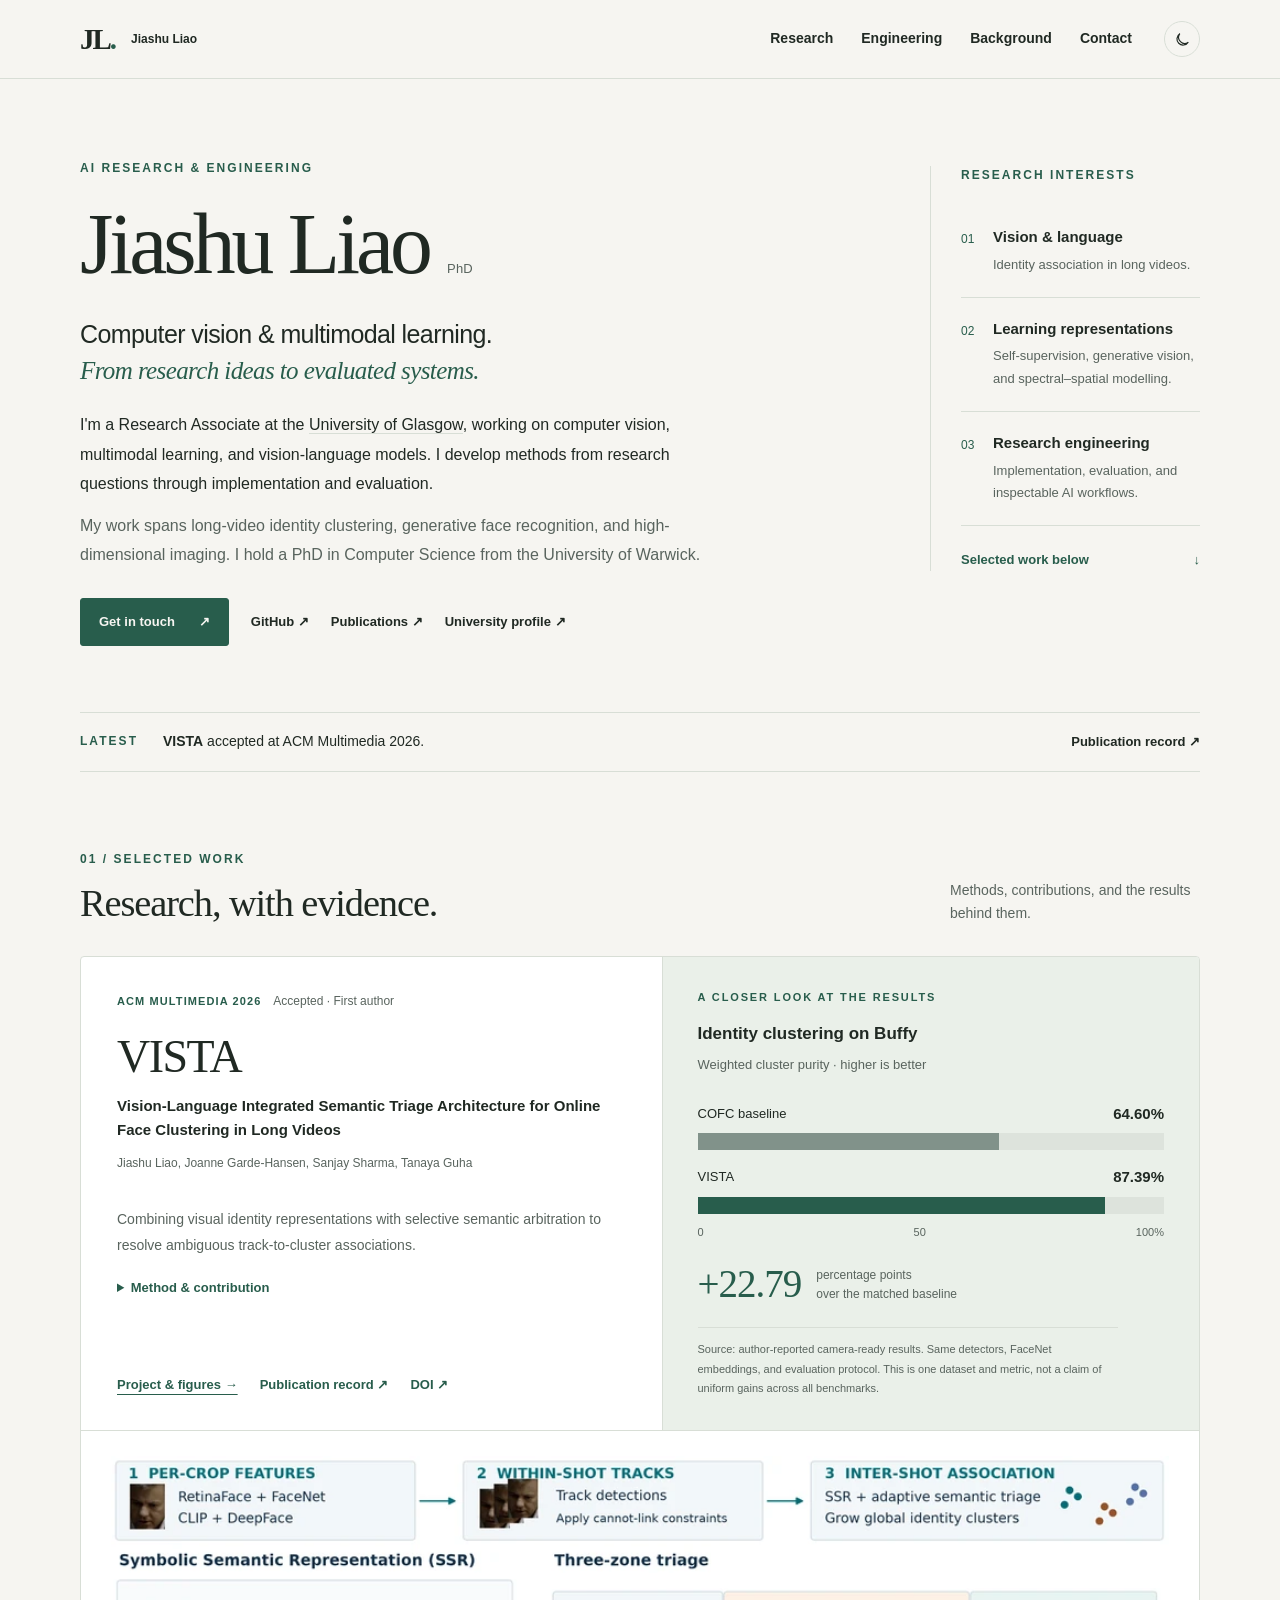
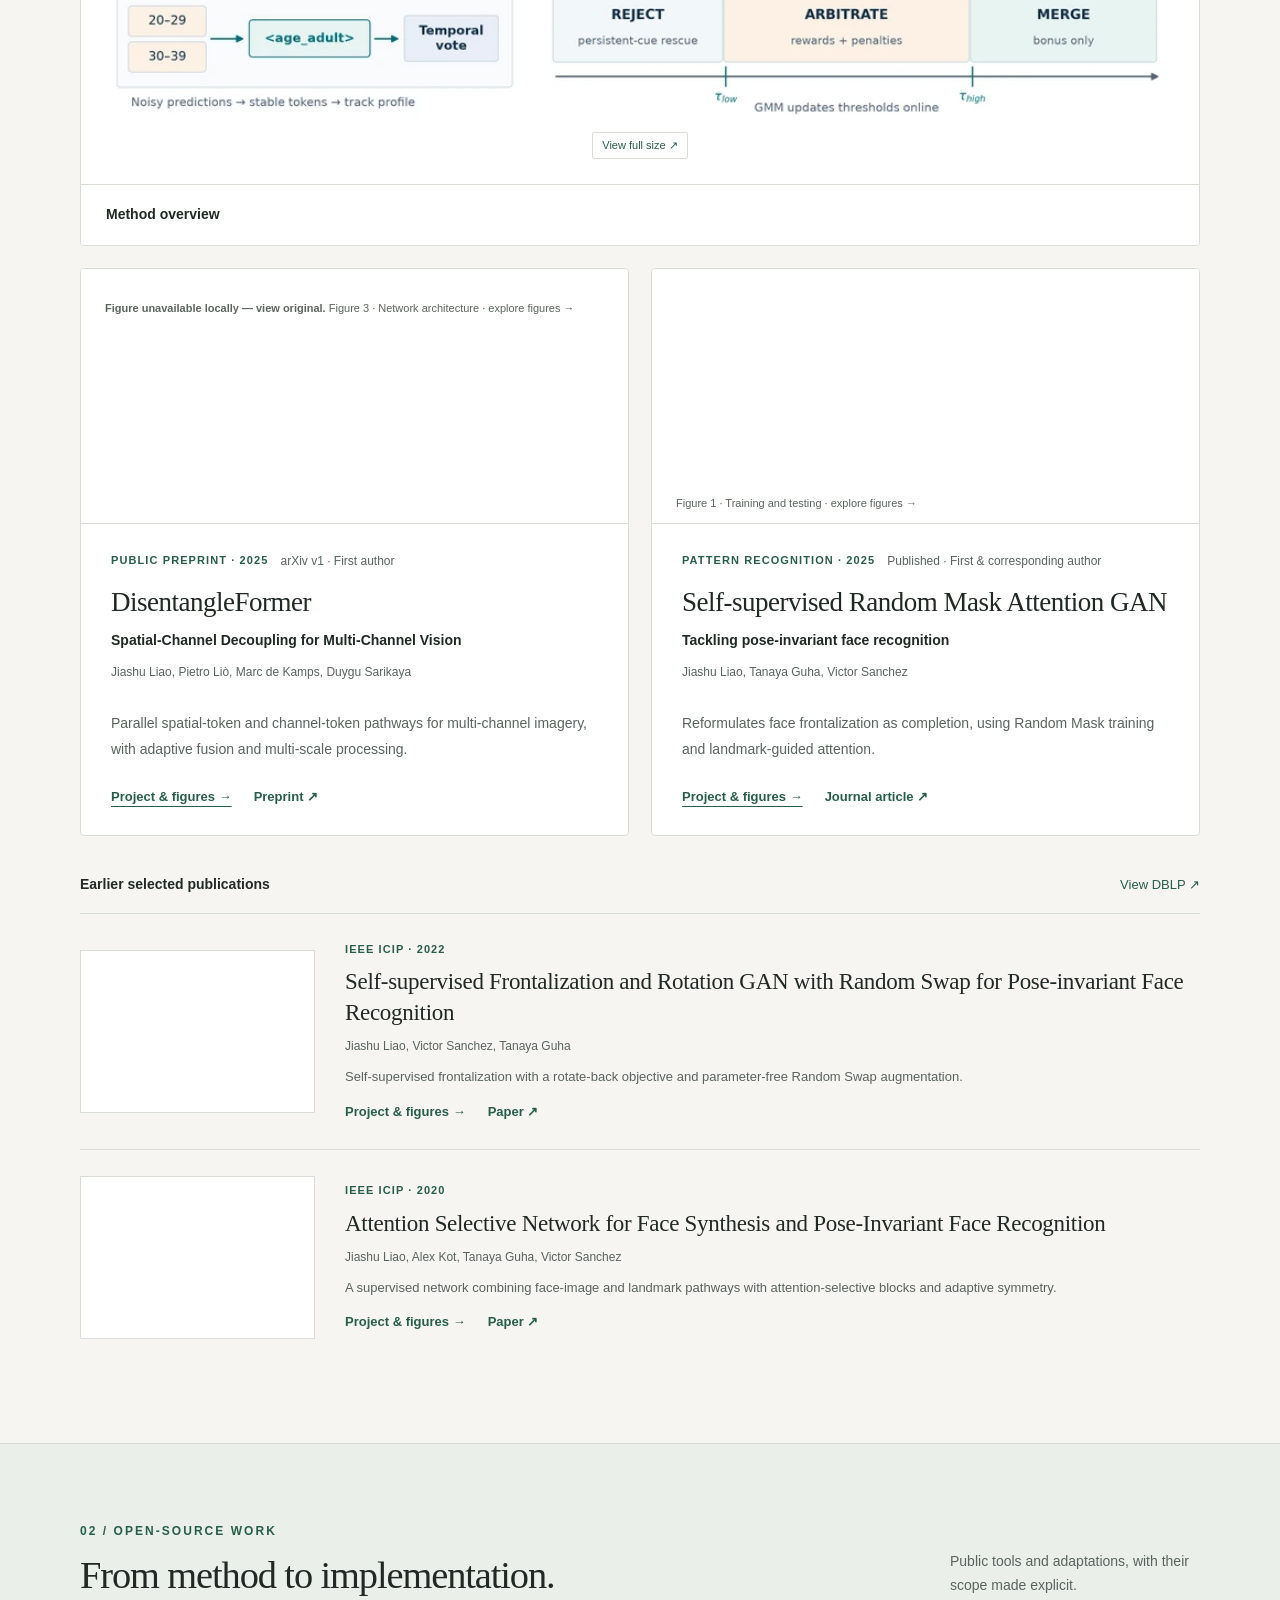
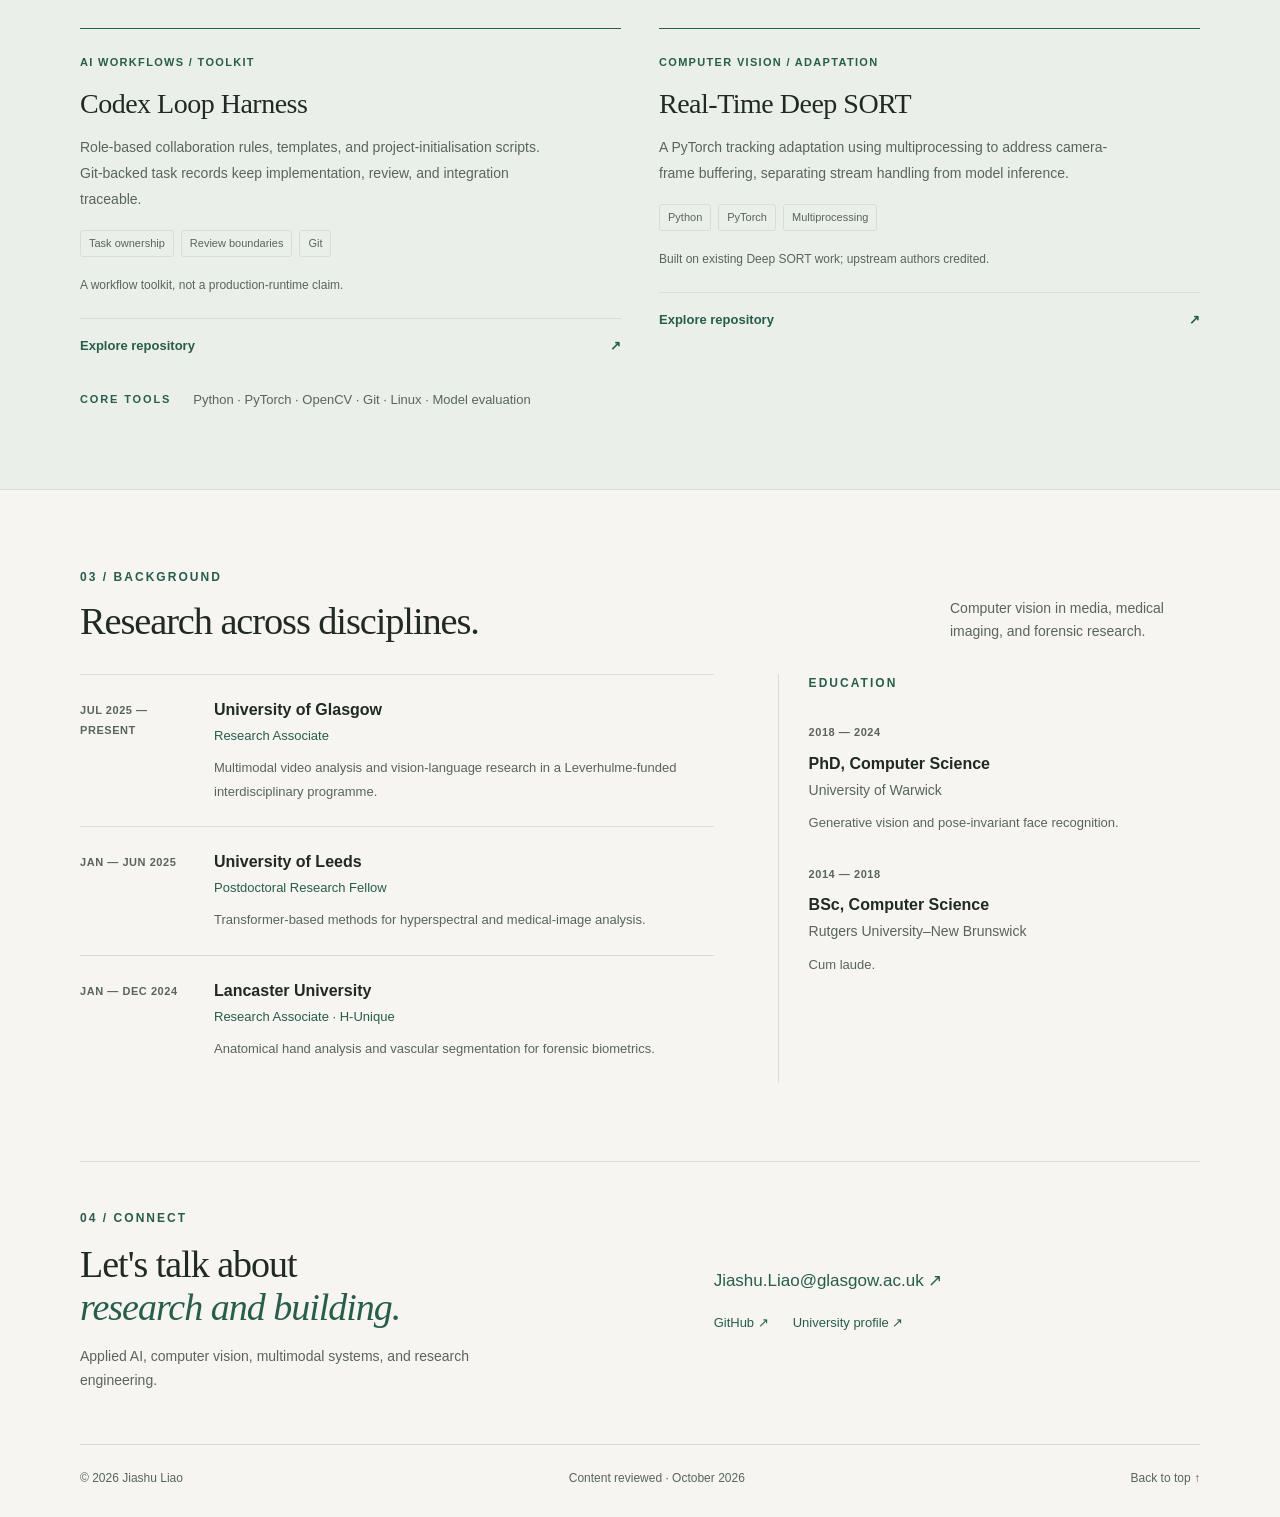
==== commit 651ac4fe: "Add files via upload" ====
--- a/index.html
+++ b/index.html
@@ -13,9 +13,11 @@
   <meta name="twitter:card" content="summary">
   <link rel="canonical" href="https://skyjiashu.github.io/">
   <link rel="icon" type="image/svg+xml" href="favicon.svg">
-  <link rel="stylesheet" href="styles.css">
-  <script src="script.js" defer></script>
+  <link rel="stylesheet" href="styles.css?v=582c632a6f2b">
+  <script src="script.js?v=f366ba829de4" defer></script>
   <title>Jiashu Liao — AI Research & Engineering</title>
+  <link rel="stylesheet" href="research.css?v=b857ee11c387">
+  <script src="gallery.js?v=cca5fe89e718" defer></script>
 </head>
 <body>
   <a class="skip-link" href="#main">Skip to content</a>
@@ -62,7 +64,7 @@
 
     <section class="section shell" id="research" aria-labelledby="research-title">
       <div class="section-heading"><div><p class="eyebrow">01 / SELECTED WORK</p><h2 id="research-title">Research, with evidence.</h2></div><p>Methods, contributions, and the results behind them.</p></div>
-      <article class="featured-paper" aria-labelledby="vista-title">
+      <article class="featured-paper featured-with-image" aria-labelledby="vista-title">
         <div class="paper-copy">
           <div class="paper-meta"><span class="venue">ACM MULTIMEDIA 2026</span><span>Accepted · First author</span></div>
           <h3 id="vista-title">VISTA</h3>
@@ -70,7 +72,7 @@
           <p class="authors">Jiashu Liao, Joanne Garde-Hansen, Sanjay Sharma, Tanaya Guha</p>
           <p>Combining visual identity representations with selective semantic arbitration to resolve ambiguous track-to-cluster associations.</p>
           <details><summary>Method & contribution</summary><p>Designed, implemented, and evaluated the framework, combining visual similarity with semantic evidence in the online clustering workflow.</p></details>
-          <div class="paper-links"><a href="https://eprints.gla.ac.uk/391990/" target="_blank" rel="noopener noreferrer">Publication record ↗</a><a href="https://doi.org/10.1145/3767308.3835422" target="_blank" rel="noopener noreferrer">DOI ↗</a></div>
+          <div class="paper-links"><a class="primary-paper-link" href="research/vista.html">Project & figures →</a><a href="https://eprints.gla.ac.uk/391990/" target="_blank" rel="noopener noreferrer">Publication record ↗</a><a href="https://doi.org/10.1145/3767308.3835422" target="_blank" rel="noopener noreferrer">DOI ↗</a></div>
         </div>
         <figure class="result-figure" aria-labelledby="result-caption">
           <figcaption id="result-caption"><span class="eyebrow">A CLOSER LOOK AT THE RESULTS</span><strong>Identity clustering on Buffy</strong><span>Weighted cluster purity · higher is better</span></figcaption>
@@ -82,26 +84,14 @@
           <p class="result-delta"><strong>+22.79</strong><span>percentage points<br>over the matched baseline</span></p>
           <p class="figure-note">Source: author-reported camera-ready results. Same detectors, FaceNet embeddings, and evaluation protocol. This is one dataset and metric, not a claim of uniform gains across all benchmarks.</p>
         </figure>
+      <figure class="research-figure featured-visual" id="vista-method">
+      <a class="figure-open" href="assets/papers/vista-method.webp" data-figure data-caption="Method overview. Per-crop features, within-shot tracks, and inter-shot association. Symbolic Semantic Representation (SSR) stabilises noisy predictions; three-zone triage separates reject, arbitrate, and merge decisions." target="_blank" rel="noopener noreferrer" aria-label="Enlarge: Method overview">
+        <img src="assets/papers/vista-method-preview.webp" srcset="assets/papers/vista-method-preview.webp 960w, assets/papers/vista-method.webp 2048w" sizes="(max-width: 540px) calc(100vw - 36px), (max-width: 1000px) calc(100vw - 60px), 1060px" referrerpolicy="no-referrer" width="960" height="237" alt="VISTA method overview showing per-crop features, within-shot tracking, SSR, and reject, arbitrate, and merge zones." loading="lazy" decoding="async"><span class="expand-hint" aria-hidden="true">View full size ↗</span>
+      </a><figcaption><strong>Method overview</strong><span>Per-crop features, within-shot tracks, and inter-shot association. Symbolic Semantic Representation (SSR) stabilises noisy predictions; three-zone triage separates reject, arbitrate, and merge decisions.</span><small>Author-supplied VISTA figure · Liao, Garde-Hansen, Sharma & Guha, ACM MM 2026. <a href="https://doi.org/10.1145/3767308.3835422" target="_blank" rel="noopener noreferrer">Paper DOI ↗</a></small></figcaption>
+    </figure>
       </article>
-
-      <div class="research-grid">
-        <article class="paper-card" aria-labelledby="df-title">
-          <a class="paper-image" href="https://arxiv.org/html/2512.04314v1#S1.F3" target="_blank" rel="noopener noreferrer" aria-label="View the original DisentangleFormer architecture figure">
-            <img src="assets/disentangleformer-architecture.jpg" width="1053" height="389" loading="lazy" decoding="async" referrerpolicy="no-referrer" alt="Original DisentangleFormer architecture: embedding, parallel channel and spatial Transformer branches, Squeezed Token Enhancer, and Multi-Scale FFN.">
-            <span class="image-source">Original architecture figure · arXiv:2512.04314v1, Fig. 3 ↗</span>
-          </a>
-          <div class="card-body"><div class="paper-meta"><span class="venue">PUBLIC PREPRINT</span><span>2025 · First author</span></div><h3 id="df-title">DisentangleFormer</h3><p class="paper-subtitle">Spatial-Channel Decoupling for Multi-Channel Vision</p><p class="authors">Jiashu Liao, Pietro Liò, Marc de Kamps, Duygu Sarikaya</p><p>Parallel spatial-token and channel-token pathways for multi-channel imagery, with adaptive fusion and multi-scale processing.</p><div class="paper-links"><a href="https://arxiv.org/abs/2512.04314" target="_blank" rel="noopener noreferrer">Preprint ↗</a><a href="https://arxiv.org/html/2512.04314v1" target="_blank" rel="noopener noreferrer">Full text ↗</a></div></div>
-        </article>
-        <article class="paper-card" aria-labelledby="gan-title">
-          <div class="publication-cover" aria-label="Publication details, not a generated research result"><span class="cover-label">PATTERN RECOGNITION · 2025</span><p>Pose-invariant<br><em>face recognition.</em></p><div class="cover-footer"><span>Self-supervised learning<br>Generative adversarial networks</span><span>159<br><small>111112</small></span></div></div>
-          <div class="card-body"><div class="paper-meta"><span class="venue">JOURNAL ARTICLE</span><span>2025 · First & corresponding author</span></div><h3 id="gan-title">Self-supervised Random Mask Attention GAN</h3><p class="paper-subtitle">Tackling pose-invariant face recognition</p><p class="authors">Jiashu Liao, Tanaya Guha, Victor Sanchez</p><p>Identity-preserving synthesis and masked attention for face recognition across pose variation, developed through doctoral research.</p><div class="paper-links"><a href="https://doi.org/10.1016/j.patcog.2024.111112" target="_blank" rel="noopener noreferrer">Journal article ↗</a><a href="https://dblp.org/rec/journals/pr/LiaoGS25" target="_blank" rel="noopener noreferrer">Publication details ↗</a></div></div>
-        </article>
-      </div>
-      <div class="publication-list" aria-label="Additional selected publications">
-        <div class="publication-list-title"><h3>Earlier selected publications</h3><a href="https://dblp.org/pid/277/6191.html" target="_blank" rel="noopener noreferrer">View DBLP ↗</a></div>
-        <a class="publication-row" href="https://doi.org/10.1109/ICIP46576.2022.9897944" target="_blank" rel="noopener noreferrer"><span>ICIP 2022</span><strong>Self-supervised Frontalization and Rotation GAN with Random Swap for Pose-invariant Face Recognition</strong><span aria-hidden="true">↗</span></a>
-        <a class="publication-row" href="https://doi.org/10.1109/ICIP40778.2020.9190677" target="_blank" rel="noopener noreferrer"><span>ICIP 2020</span><strong>Attention Selective Network for Face Synthesis and Pose-Invariant Face Recognition</strong><span aria-hidden="true">↗</span></a>
-      </div>
+<div class="research-grid"><article class="paper-card" aria-labelledby="disentangleformer-title"><a class="paper-image paper-image-v3" href="research/disentangleformer.html" aria-label="Explore DisentangleFormer"><img src="https://arxiv.org/html/2512.04314v1/Img/CVPRNewFigure.jpg" referrerpolicy="no-referrer" width="1053" height="389" alt="Original DisentangleFormer architecture with parallel channel and spatial Transformer streams, STE, and MS-FFN." loading="lazy" decoding="async"><span class="image-source">Figure 3 · Network architecture · explore figures →</span></a><div class="card-body"><div class="paper-meta"><span class="venue">PUBLIC PREPRINT · 2025</span><span>arXiv v1 · First author</span></div><h3 id="disentangleformer-title">DisentangleFormer</h3><p class="paper-subtitle">Spatial-Channel Decoupling for Multi-Channel Vision</p><p class="authors">Jiashu Liao, Pietro Liò, Marc de Kamps, Duygu Sarikaya</p><p>Parallel spatial-token and channel-token pathways for multi-channel imagery, with adaptive fusion and multi-scale processing.</p><div class="paper-links"><a class="primary-paper-link" href="research/disentangleformer.html">Project & figures →</a><a href="https://arxiv.org/abs/2512.04314" target="_blank" rel="noopener noreferrer">Preprint <span aria-hidden="true">↗</span></a></div></div></article><article class="paper-card" aria-labelledby="mask-rotate-title"><a class="paper-image paper-image-v3" href="research/mask-rotate.html" aria-label="Explore Mask Rotate / RMAGAN"><img src="assets/papers/mask-rotate-framework-preview.webp" srcset="assets/papers/mask-rotate-framework-preview.webp 960w, assets/papers/mask-rotate-framework.webp 1751w" sizes="(max-width: 540px) calc(100vw - 36px), (max-width: 1000px) calc(100vw - 60px), 1060px" referrerpolicy="no-referrer" width="960" height="623" alt="Original Mask Rotate framework showing distinct Random Mask training and renderer-plus-RMAGAN-plus-DifFace inference paths." loading="lazy" decoding="async"><span class="image-source">Figure 1 · Training and testing · explore figures →</span></a><div class="card-body"><div class="paper-meta"><span class="venue">PATTERN RECOGNITION · 2025</span><span>Published · First &amp; corresponding author</span></div><h3 id="mask-rotate-title">Self-supervised Random Mask Attention GAN</h3><p class="paper-subtitle">Tackling pose-invariant face recognition</p><p class="authors">Jiashu Liao, Tanaya Guha, Victor Sanchez</p><p>Reformulates face frontalization as completion, using Random Mask training and landmark-guided attention.</p><div class="paper-links"><a class="primary-paper-link" href="research/mask-rotate.html">Project & figures →</a><a href="https://doi.org/10.1016/j.patcog.2024.111112" target="_blank" rel="noopener noreferrer">Journal article <span aria-hidden="true">↗</span></a></div></div></article></div>
+<div class="publication-list"><div class="publication-list-title"><h3>Earlier selected publications</h3><a href="https://dblp.org/pid/277/6191.html" target="_blank" rel="noopener noreferrer">View DBLP <span aria-hidden="true">↗</span></a></div><article class="earlier-paper"><a class="earlier-thumbnail" href="research/frgan.html" aria-label="Explore FRGAN"><img src="assets/papers/frgan-framework-preview.webp" srcset="assets/papers/frgan-framework-preview.webp 960w, assets/papers/frgan-framework.webp 1371w" sizes="(max-width: 540px) calc(100vw - 36px), (max-width: 1000px) calc(100vw - 60px), 1060px" referrerpolicy="no-referrer" width="960" height="394" alt="Original FRGAN block diagram showing the generator, pre-trained renderer, reconstruction loss, Random Swap, and discriminator." loading="lazy" decoding="async"></a><div><p class="venue">IEEE ICIP · 2022</p><h3><a href="research/frgan.html">Self-supervised Frontalization and Rotation GAN with Random Swap for Pose-invariant Face Recognition</a></h3><p class="authors">Jiashu Liao, Victor Sanchez, Tanaya Guha</p><p class="earlier-summary">Self-supervised frontalization with a rotate-back objective and parameter-free Random Swap augmentation.</p><div class="paper-links"><a href="research/frgan.html">Project & figures →</a><a href="https://doi.org/10.1109/ICIP46576.2022.9897944" target="_blank" rel="noopener noreferrer">Paper <span aria-hidden="true">↗</span></a></div></div></article><article class="earlier-paper"><a class="earlier-thumbnail" href="research/asn.html" aria-label="Explore Attention Selective Network"><img src="assets/papers/asn-network-preview.webp" srcset="assets/papers/asn-network-preview.webp 960w, assets/papers/asn-network.webp 1339w" sizes="(max-width: 540px) calc(100vw - 36px), (max-width: 1000px) calc(100vw - 60px), 1060px" referrerpolicy="no-referrer" width="960" height="558" alt="Original ASN architecture with separate appearance and heatmap encoders, attention-selective blocks, discriminators, and identity feature extractor." loading="lazy" decoding="async"></a><div><p class="venue">IEEE ICIP · 2020</p><h3><a href="research/asn.html">Attention Selective Network for Face Synthesis and Pose-Invariant Face Recognition</a></h3><p class="authors">Jiashu Liao, Alex Kot, Tanaya Guha, Victor Sanchez</p><p class="earlier-summary">A supervised network combining face-image and landmark pathways with attention-selective blocks and adaptive symmetry.</p><div class="paper-links"><a href="research/asn.html">Project & figures →</a><a href="https://doi.org/10.1109/ICIP40778.2020.9190677" target="_blank" rel="noopener noreferrer">Paper <span aria-hidden="true">↗</span></a></div></div></article></div>
     </section>
 
     <section class="section engineering-section" id="engineering" aria-labelledby="engineering-title"><div class="shell">
--- a/research.css
+++ b/research.css
@@ -0,0 +1,77 @@
+/* V3 additions are scoped to research cards, paper pages, and the figure viewer. */
+.featured-with-image .featured-visual{grid-column:1/-1;margin:0;border:0;border-top:1px solid var(--line);border-radius:0}
+.featured-visual .figure-open{padding:25px 30px;background:#fff}
+.featured-visual figcaption{padding:14px 30px;background:var(--surface)}
+.featured-visual figcaption>span,.featured-visual figcaption>small{display:none}
+.primary-paper-link{color:var(--accent);text-decoration:underline;text-underline-offset:5px}
+.paper-image-v3{height:255px;min-height:255px;justify-content:space-between;padding:20px 24px 12px}
+.paper-image-v3 img{height:195px;width:100%;aspect-ratio:auto;object-fit:contain}
+.paper-image-v3 .image-source{margin-top:10px}
+.earlier-paper{display:grid;grid-template-columns:235px minmax(0,1fr);gap:30px;align-items:center;border-top:1px solid var(--line);padding:26px 0}
+.earlier-thumbnail{display:flex;align-items:center;justify-content:center;background:#fff;border:1px solid var(--line);padding:13px;min-height:135px}
+.earlier-thumbnail img{display:block;width:100%;height:135px;object-fit:contain}
+.earlier-paper h3{font:400 23px/1.35 var(--serif);letter-spacing:-.3px;margin:8px 0}
+.earlier-paper .authors{font-size:12px;line-height:1.75;color:var(--muted)}
+.earlier-summary{font-size:13px;color:var(--muted);margin-top:9px}
+.earlier-paper .paper-links{padding-top:12px}
+.breadcrumb{display:flex;align-items:center;justify-content:space-between;gap:15px;padding:27px 0 18px;font-size:12px;color:var(--muted);border-bottom:1px solid var(--line)}
+.breadcrumb a{color:var(--accent)}
+.paper-intro{max-width:930px;padding:47px 0 35px}
+.paper-page h1{display:block;font:400 clamp(42px,6vw,70px)/1.08 var(--serif);letter-spacing:-2.3px;margin:17px 0 20px;overflow-wrap:anywhere}
+.paper-full-title{font-size:20px;line-height:1.5;font-weight:500;max-width:850px}
+.paper-authors{font-size:14px;color:var(--muted);margin-top:19px}
+.paper-status{display:flex;flex-wrap:wrap;gap:8px 16px;margin-top:16px;font-size:12px;color:var(--accent)}
+.paper-status>span{border-left:2px solid var(--line);padding-left:10px}
+.paper-lead{font-size:17px;line-height:1.9;max-width:830px;margin-top:25px;color:var(--muted)}
+.paper-actions{display:flex;flex-wrap:wrap;gap:10px;margin-top:23px;font-size:13px;color:var(--accent);font-weight:650}
+.paper-actions a:hover{text-decoration:underline;text-underline-offset:4px}
+.paper-toc{display:flex;flex-wrap:wrap;gap:6px 25px;border-block:1px solid var(--line);padding:16px 0;font-size:13px;color:var(--accent)}
+.paper-toc a{padding:4px 0}
+.paper-section{padding-block:46px;border-bottom:1px solid var(--line)}
+.paper-section-heading{display:flex;align-items:baseline;gap:17px;margin-bottom:20px}
+.section-number{font-size:11px;letter-spacing:.1em;color:var(--accent)}
+.paper-section h2{font:400 32px/1.25 var(--serif);letter-spacing:-.8px}
+.section-body>p{font-size:15px;line-height:1.95;max-width:850px;margin-bottom:15px;color:var(--muted)}
+.section-body>p strong{color:var(--ink)}
+.research-figure{margin:25px 0 0;border:1px solid var(--line);border-radius:4px;background:var(--surface);overflow:hidden}
+.figure-open{display:block;position:relative;padding:25px;background:#fff;text-align:center;cursor:zoom-in}
+.figure-open img{display:block;width:100%;height:auto;max-height:620px;object-fit:contain;margin:auto;background:#fff}
+.expand-hint{display:inline-block;background:var(--surface);color:var(--accent);border:1px solid var(--line);padding:4px 9px;border-radius:2px;font-size:11px;line-height:1.5;margin-top:15px}
+.figure-open:hover .expand-hint{border-color:var(--accent)}
+.research-figure figcaption{display:flex;flex-direction:column;gap:7px;padding:18px 25px;border-top:1px solid var(--line);text-align:left}
+.research-figure figcaption strong{font-size:14px;font-weight:600}
+.research-figure figcaption>span{font-size:13px;line-height:1.85;color:var(--muted)}
+.research-figure figcaption small{font-size:11px;line-height:1.8;color:var(--muted)}
+.research-figure figcaption a{text-decoration:underline;text-underline-offset:3px}
+.method-details{background:var(--wash);padding:17px 20px;border:1px solid var(--line);margin-top:25px}
+.method-details summary{font-size:14px;padding:4px}
+.details-content{padding-top:4px}
+.metrics-scroll{overflow:auto;margin:24px 0;border:1px solid var(--line);background:var(--surface);border-radius:3px}
+.metrics-table{width:100%;border-collapse:collapse;min-width:620px;font-size:13px;font-variant-numeric:tabular-nums}
+.metrics-table caption{text-align:left;padding:15px 18px;font-size:12px;color:var(--muted)}
+.metrics-table th,.metrics-table td{text-align:left;padding:12px 18px;border-top:1px solid var(--line);white-space:nowrap}
+.metrics-table thead{background:var(--wash)}
+.metrics-table th{font-weight:600}
+.source-note{margin-top:35px;padding:25px 28px;background:var(--wash);border-left:3px solid var(--accent)}
+.source-note h2{font-size:15px;font-family:var(--sans);margin-bottom:12px}
+.source-note p{font-size:12px;line-height:1.9;color:var(--muted);margin-top:10px}
+.source-note a{color:var(--accent);text-decoration:underline;text-underline-offset:3px}
+.related-work{padding:38px 0}
+.related-work>div{display:flex;flex-wrap:wrap;gap:13px 26px;margin-top:14px;font-size:13px;color:var(--accent)}
+.figure-dialog{max-width:none;width:min(1440px,calc(100vw - 28px));height:min(94dvh,1100px);max-height:94dvh;padding:0;border:1px solid var(--line);border-radius:6px;background:var(--surface);color:var(--ink);box-shadow:0 20px 100px #0006}
+.figure-dialog::backdrop{background:rgba(8,16,12,.85)}
+.figure-dialog[open]{display:grid;grid-template-rows:auto minmax(0,1fr) auto}
+.viewer-toolbar{display:flex;align-items:center;justify-content:space-between;gap:12px;padding:12px 18px;border-bottom:1px solid var(--line)}
+.viewer-title{font-size:13px;font-weight:600}
+.viewer-actions{display:flex;align-items:center;gap:14px;font-size:12px;color:var(--accent)}
+.viewer-close{border:1px solid var(--line);background:var(--surface);color:var(--ink);border-radius:3px;padding:6px 13px;cursor:pointer;min-height:36px}
+.viewer-stage{display:grid;place-items:center;overflow:auto;padding:18px;background:#fff}
+.viewer-stage img{display:block;max-width:100%;max-height:100%;object-fit:contain;background:#fff;color:#202923}
+.viewer-error{padding:30px;color:#202923;font-size:15px}
+.viewer-caption{margin:0;padding:13px 18px;font-size:12px;line-height:1.7;color:var(--muted);max-height:19vh;overflow:auto}
+body.viewer-is-open{overflow:hidden}
+@media(max-width:760px){.earlier-paper{grid-template-columns:190px minmax(0,1fr);gap:20px}.earlier-thumbnail img{height:120px}.paper-intro{padding-top:35px}.paper-full-title{font-size:18px}.paper-section{padding-block:34px}.figure-open{padding:17px}.research-figure figcaption{padding:16px 18px}}
+@media(max-width:540px){.featured-visual .figure-open{padding:16px 10px}.featured-visual figcaption{padding:13px 18px}.paper-image-v3{height:245px}.paper-image-v3 img{height:185px}.earlier-paper{grid-template-columns:1fr;gap:16px}.earlier-thumbnail{min-height:160px}.earlier-thumbnail img{height:160px}.earlier-paper h3{font-size:22px}.breadcrumb{font-size:11px;align-items:start}.breadcrumb span{max-width:48%;text-align:right}.paper-page h1{font-size:43px;letter-spacing:-1.4px}.paper-full-title{font-size:17px}.paper-authors{font-size:13px}.paper-lead{font-size:15px}.paper-toc{gap:6px 20px;font-size:12px}.paper-section h2{font-size:27px}.section-body>p{font-size:14px}.figure-open{padding:13px 8px}.source-note{padding:20px}.figure-dialog{width:calc(100vw - 12px);height:92dvh}.viewer-toolbar{padding:10px;gap:8px}.viewer-title{font-size:12px}.viewer-actions{gap:9px}.viewer-stage{padding:9px}.viewer-caption{padding:12px;font-size:11px}.expand-hint{font-size:10px}}
+@media print{.paper-toc,.breadcrumb,.paper-actions,.expand-hint,.related-work,.figure-dialog{display:none!important}.research-figure{break-inside:avoid}.figure-open{padding:5px}.paper-section{padding-block:18px}.research-figure figcaption{padding:10px}.source-note{break-inside:avoid}.method-details{display:block}.method-details>.details-content{display:block}}
+
+.preview-unavailable{min-height:150px;display:grid;place-items:center;gap:10px}.preview-error{display:block;font-size:13px;color:#285d4c;line-height:1.8;padding:15px}.preview-unavailable .expand-hint{margin:0}
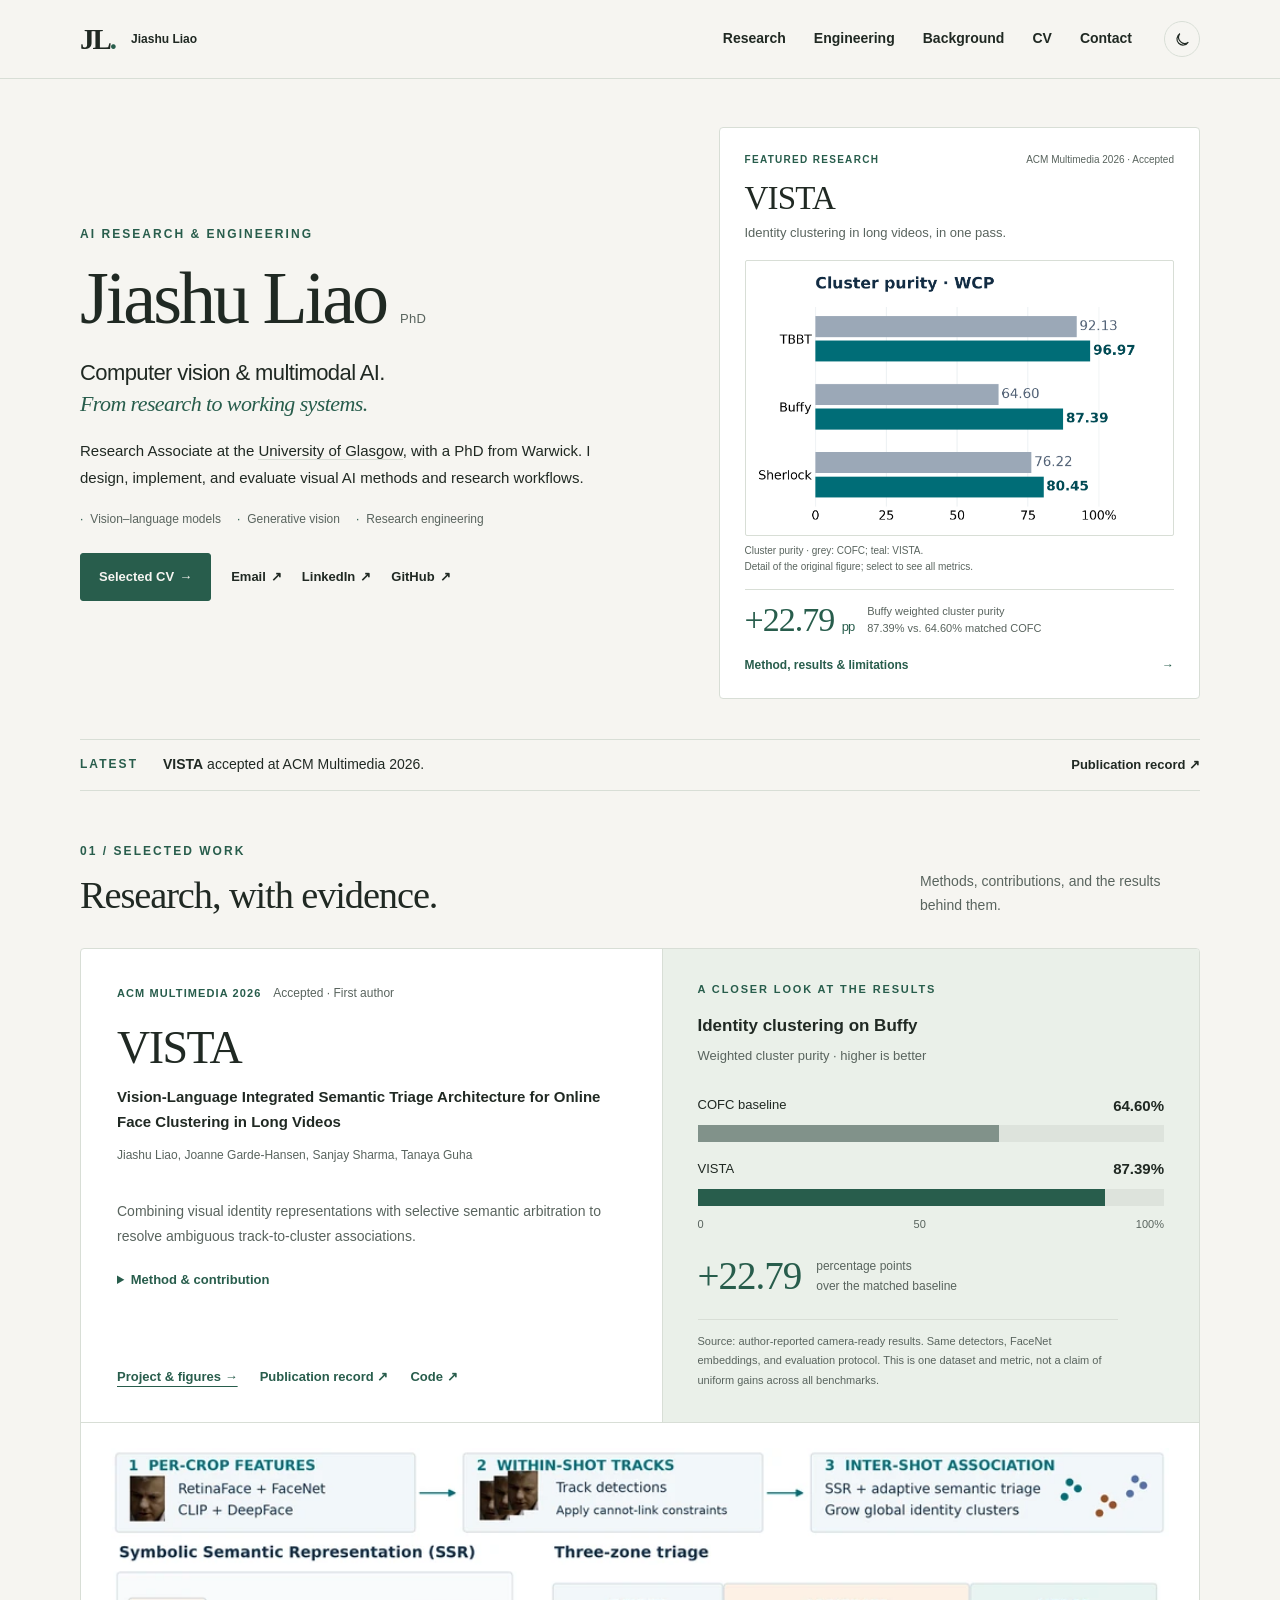
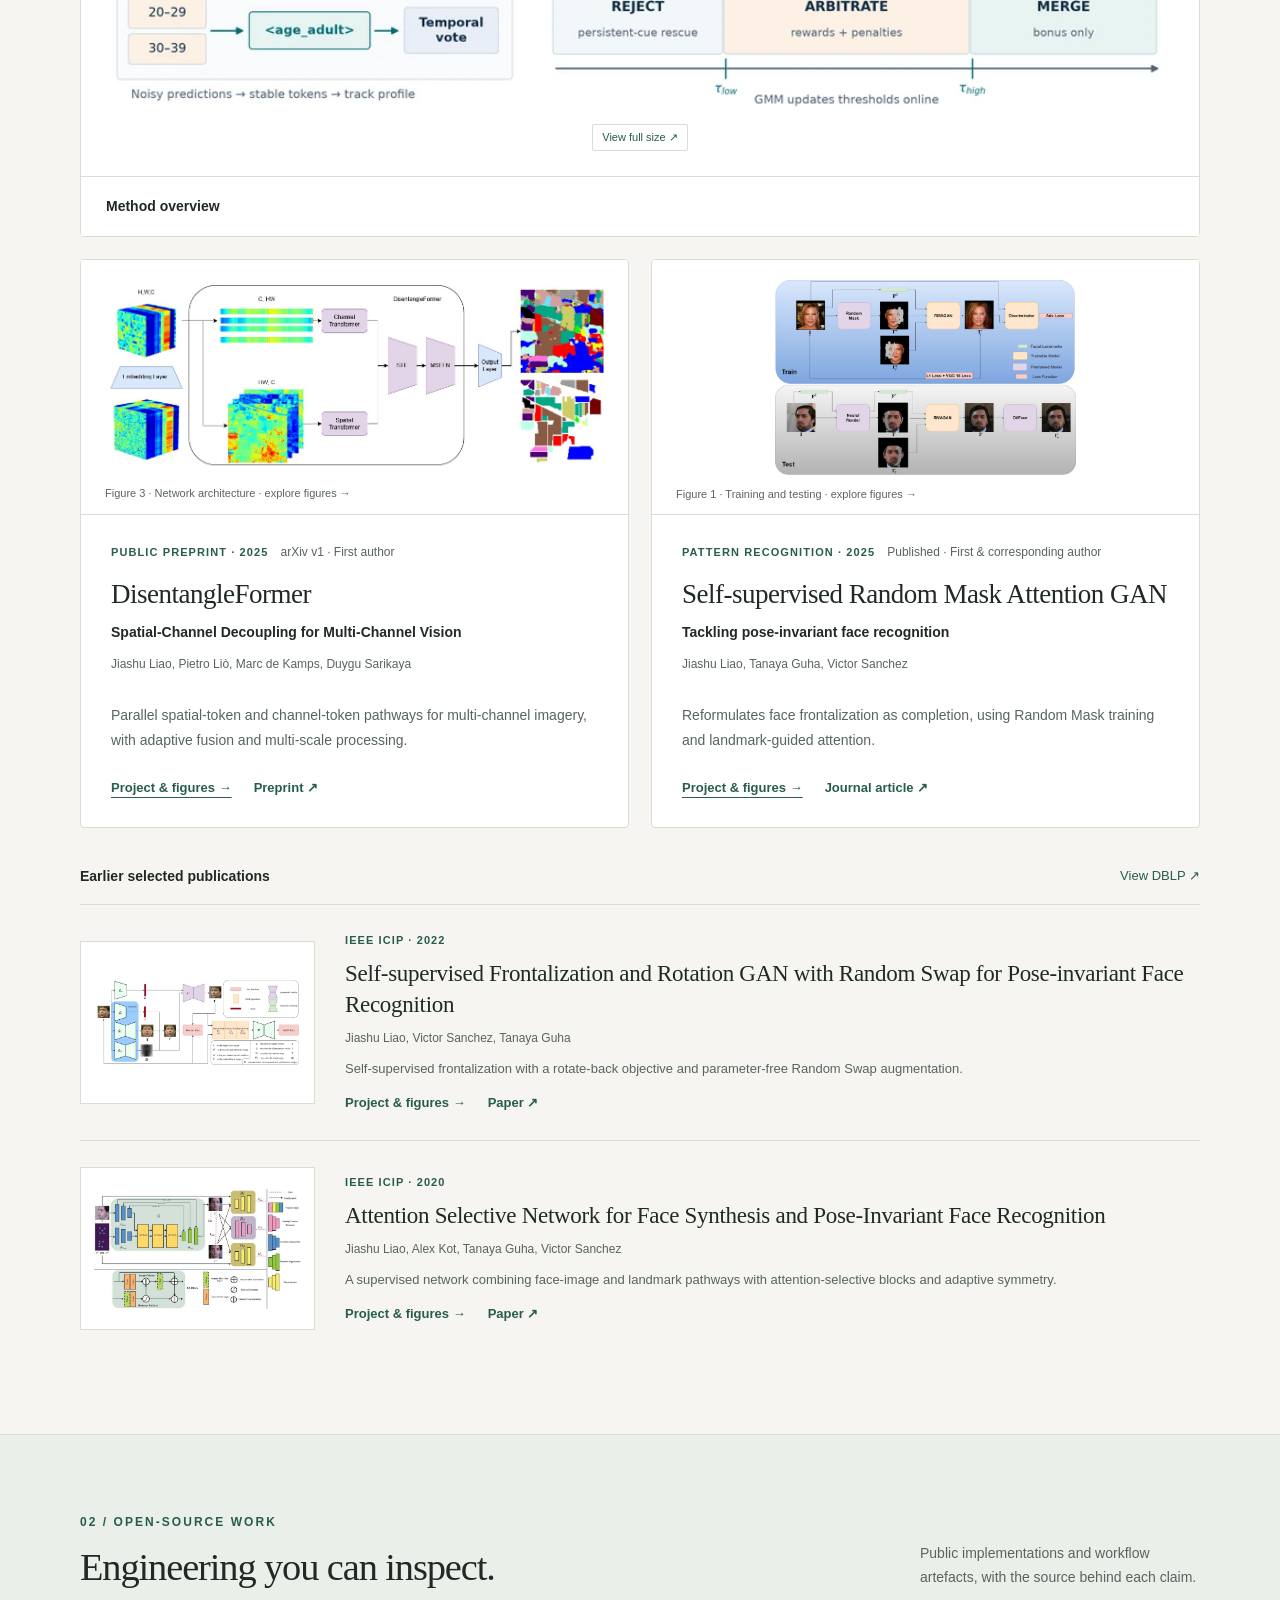
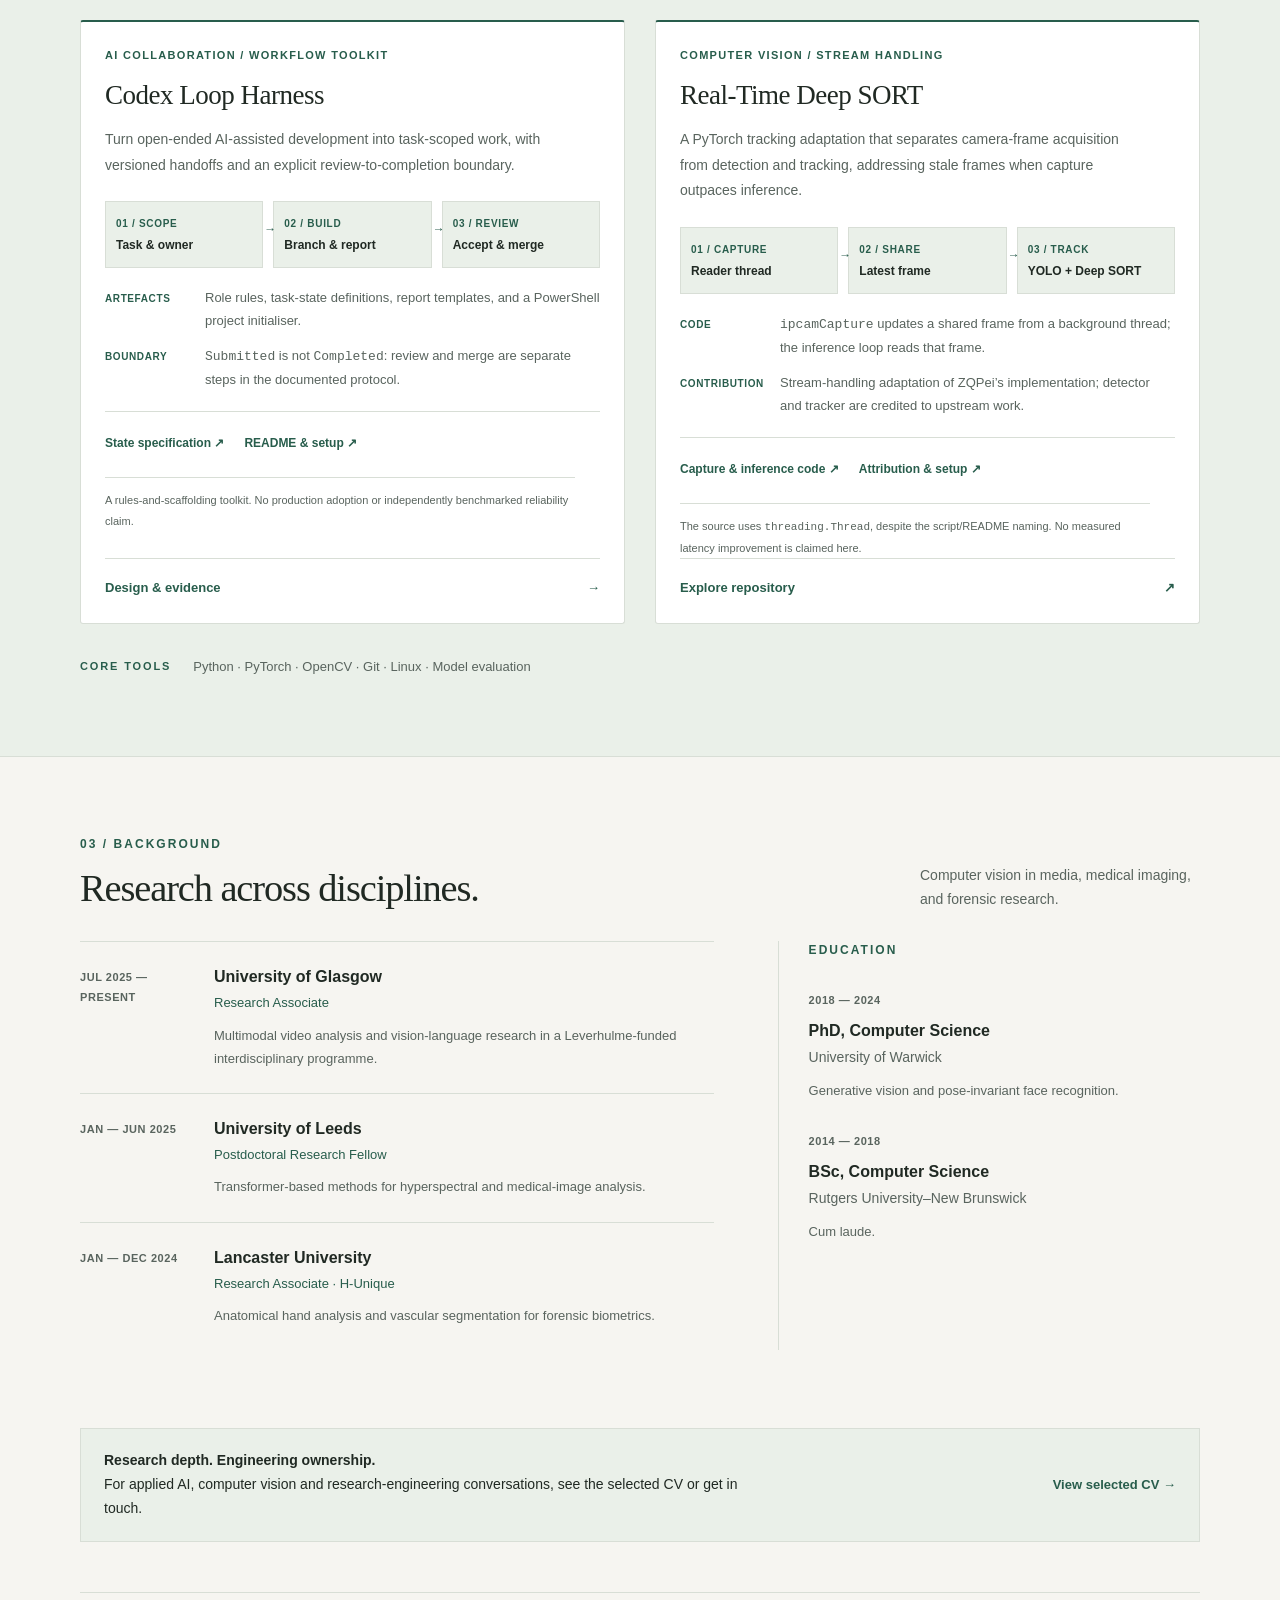
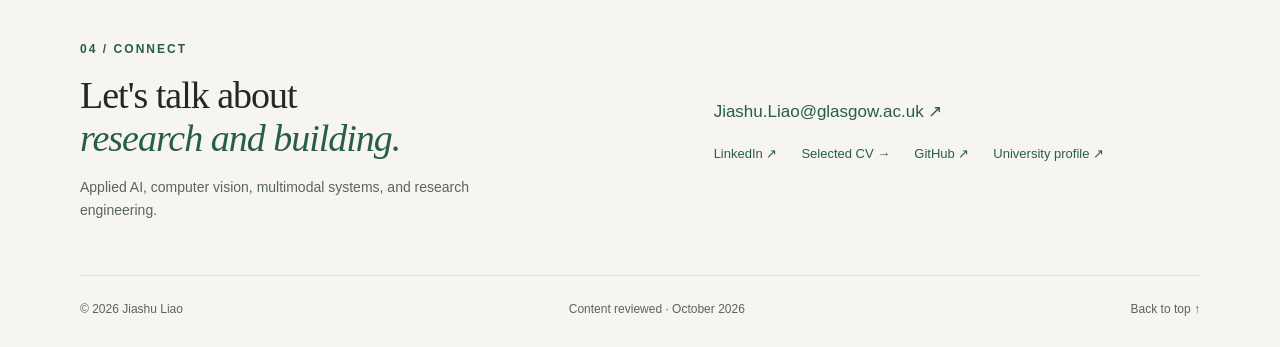
==== commit ab11aa60: "Add files via upload" ====
--- a/index.html
+++ b/index.html
@@ -18,14 +18,15 @@
   <title>Jiashu Liao — AI Research & Engineering</title>
   <link rel="stylesheet" href="research.css?v=b857ee11c387">
   <script src="gallery.js?v=cca5fe89e718" defer></script>
+  <link rel="stylesheet" href="v4.css?v=276d914880b9">
 </head>
-<body>
+<body class="home-v4">
   <a class="skip-link" href="#main">Skip to content</a>
   <header class="site-header">
     <div class="shell header-row">
       <a class="wordmark" href="#home" aria-label="Jiashu Liao, home">JL<span class="wordmark-dot">.</span><span class="wordmark-name">Jiashu Liao</span></a>
       <nav id="main-navigation" aria-label="Main navigation">
-        <a href="#research">Research</a><a href="#engineering">Engineering</a><a href="#background">Background</a><a href="#contact">Contact</a>
+        <a href="#research">Research</a><a href="#engineering">Engineering</a><a href="#background">Background</a><a href="cv.html">CV</a><a href="#contact">Contact</a>
       </nav>
       <div class="header-controls">
         <button id="theme-toggle" class="icon-button" type="button" aria-label="Switch to dark theme" aria-pressed="false" hidden>
@@ -38,27 +39,32 @@
 
   <main id="main">
     <section class="introduction shell" id="home" aria-labelledby="name">
-      <div class="intro-copy">
-        <p class="eyebrow">AI RESEARCH & ENGINEERING</p>
-        <h1 id="name">Jiashu Liao<span class="degree-label">PhD</span></h1>
-        <p class="intro-statement">Computer vision & multimodal learning.<br><em>From research ideas to evaluated systems.</em></p>
-        <p class="intro-bio">I'm a Research Associate at the <a href="https://www.gla.ac.uk/schools/computing/staff/jiashuliao/" target="_blank" rel="noopener noreferrer">University of Glasgow</a>, working on computer vision, multimodal learning, and vision-language models. I develop methods from research questions through implementation and evaluation.</p>
-        <p class="intro-bio secondary">My work spans long-video identity clustering, generative face recognition, and high-dimensional imaging. I hold a PhD in Computer Science from the University of Warwick.</p>
-        <div class="intro-links" aria-label="Professional links">
-          <a class="button" href="mailto:Jiashu.Liao@glasgow.ac.uk">Get in touch <span aria-hidden="true">↗</span></a>
-          <a href="https://github.com/SkyJiashu" target="_blank" rel="noopener noreferrer">GitHub <span aria-hidden="true">↗</span></a>
-          <a href="https://dblp.org/pid/277/6191.html" target="_blank" rel="noopener noreferrer">Publications <span aria-hidden="true">↗</span></a>
-          <a href="https://www.gla.ac.uk/schools/computing/staff/jiashuliao/" target="_blank" rel="noopener noreferrer">University profile <span aria-hidden="true">↗</span></a>
-        </div>
-      </div>
-      <aside class="research-index" aria-label="Research interests">
-        <p class="eyebrow">RESEARCH INTERESTS</p>
-        <div class="interest"><span class="index-number">01</span><div><h2>Vision & language</h2><p>Identity association in long videos.</p></div></div>
-        <div class="interest"><span class="index-number">02</span><div><h2>Learning representations</h2><p>Self-supervision, generative vision, and spectral–spatial modelling.</p></div></div>
-        <div class="interest"><span class="index-number">03</span><div><h2>Research engineering</h2><p>Implementation, evaluation, and inspectable AI workflows.</p></div></div>
-        <a class="index-link" href="#research">Selected work below <span aria-hidden="true">↓</span></a>
-      </aside>
-    </section>
+  <div class="intro-copy">
+    <p class="eyebrow">AI RESEARCH &amp; ENGINEERING</p>
+    <h1 id="name">Jiashu Liao<span class="degree-label">PhD</span></h1>
+    <p class="intro-statement">Computer vision &amp; multimodal AI.<br><em>From research to working systems.</em></p>
+    <p class="intro-bio">Research Associate at the <a href="https://www.gla.ac.uk/schools/computing/staff/jiashuliao/" target="_blank" rel="noopener noreferrer">University of Glasgow</a>, with a PhD from Warwick. I design, implement, and evaluate visual AI methods and research workflows.</p>
+    <ul class="intro-topics" aria-label="Research interests"><li>Vision–language models</li><li>Generative vision</li><li>Research engineering</li></ul>
+    <div class="intro-links" aria-label="Professional links">
+      <a class="button" href="cv.html">Selected CV <span aria-hidden="true">→</span></a>
+      <a href="mailto:Jiashu.Liao@glasgow.ac.uk">Email <span aria-hidden="true">↗</span></a>
+      <a href="https://www.linkedin.com/in/jiashu-liao-3b0a43149/" target="_blank" rel="noopener noreferrer">LinkedIn <span aria-hidden="true">↗</span></a>
+      <a href="https://github.com/SkyJiashu" target="_blank" rel="noopener noreferrer">GitHub <span aria-hidden="true">↗</span></a>
+    </div>
+  </div>
+  <aside class="spotlight" aria-labelledby="spotlight-title">
+    <div class="spotlight-heading"><span class="eyebrow">FEATURED RESEARCH</span><span class="spotlight-venue">ACM Multimedia 2026 · Accepted</span></div>
+    <h2 id="spotlight-title">VISTA</h2><p>Identity clustering in long videos, in one pass.</p>
+    <figure>
+      <a class="figure-open" href="assets/papers/vista-results.webp" data-figure data-caption="Controlled comparison with COFC on TBBT, Buffy and Sherlock, using the same detector, embeddings and evaluation protocol. Full results include the Sherlock ID_Acc trade-off." aria-label="Expand VISTA controlled-comparison results">
+        <span class="spotlight-plot-crop"><img src="assets/papers/vista-results.webp" alt="Cluster purity on TBBT, Buffy and Sherlock. Grey bars show COFC; teal bars show VISTA." width="2047" height="461" fetchpriority="high" decoding="async"></span>
+      </a>
+      <figcaption>Cluster purity · grey: COFC; teal: VISTA.<br>Detail of the original figure; select to see all metrics.</figcaption>
+    </figure>
+    <div class="spotlight-result"><strong>+22.79 <small style="font:13px var(--sans)">pp</small></strong><span>Buffy weighted cluster purity<br>87.39% vs. 64.60% matched COFC</span></div>
+    <a href="research/vista.html">Method, results &amp; limitations <span aria-hidden="true">→</span></a>
+  </aside>
+</section>
 
     <div class="shell update-line"><span class="eyebrow">LATEST</span><p><strong>VISTA</strong> accepted at ACM Multimedia 2026.</p><a href="https://eprints.gla.ac.uk/391990/" target="_blank" rel="noopener noreferrer">Publication record <span aria-hidden="true">↗</span></a></div>
 
@@ -72,7 +78,7 @@
           <p class="authors">Jiashu Liao, Joanne Garde-Hansen, Sanjay Sharma, Tanaya Guha</p>
           <p>Combining visual identity representations with selective semantic arbitration to resolve ambiguous track-to-cluster associations.</p>
           <details><summary>Method & contribution</summary><p>Designed, implemented, and evaluated the framework, combining visual similarity with semantic evidence in the online clustering workflow.</p></details>
-          <div class="paper-links"><a class="primary-paper-link" href="research/vista.html">Project & figures →</a><a href="https://eprints.gla.ac.uk/391990/" target="_blank" rel="noopener noreferrer">Publication record ↗</a><a href="https://doi.org/10.1145/3767308.3835422" target="_blank" rel="noopener noreferrer">DOI ↗</a></div>
+          <div class="paper-links"><a class="primary-paper-link" href="research/vista.html">Project & figures →</a><a href="https://eprints.gla.ac.uk/391990/" target="_blank" rel="noopener noreferrer">Publication record ↗</a><a href="https://github.com/SkyJiashu/VISTA" target="_blank" rel="noopener noreferrer">Code ↗</a></div>
         </div>
         <figure class="result-figure" aria-labelledby="result-caption">
           <figcaption id="result-caption"><span class="eyebrow">A CLOSER LOOK AT THE RESULTS</span><strong>Identity clustering on Buffy</strong><span>Weighted cluster purity · higher is better</span></figcaption>
@@ -90,18 +96,29 @@
       </a><figcaption><strong>Method overview</strong><span>Per-crop features, within-shot tracks, and inter-shot association. Symbolic Semantic Representation (SSR) stabilises noisy predictions; three-zone triage separates reject, arbitrate, and merge decisions.</span><small>Author-supplied VISTA figure · Liao, Garde-Hansen, Sharma & Guha, ACM MM 2026. <a href="https://doi.org/10.1145/3767308.3835422" target="_blank" rel="noopener noreferrer">Paper DOI ↗</a></small></figcaption>
     </figure>
       </article>
-<div class="research-grid"><article class="paper-card" aria-labelledby="disentangleformer-title"><a class="paper-image paper-image-v3" href="research/disentangleformer.html" aria-label="Explore DisentangleFormer"><img src="https://arxiv.org/html/2512.04314v1/Img/CVPRNewFigure.jpg" referrerpolicy="no-referrer" width="1053" height="389" alt="Original DisentangleFormer architecture with parallel channel and spatial Transformer streams, STE, and MS-FFN." loading="lazy" decoding="async"><span class="image-source">Figure 3 · Network architecture · explore figures →</span></a><div class="card-body"><div class="paper-meta"><span class="venue">PUBLIC PREPRINT · 2025</span><span>arXiv v1 · First author</span></div><h3 id="disentangleformer-title">DisentangleFormer</h3><p class="paper-subtitle">Spatial-Channel Decoupling for Multi-Channel Vision</p><p class="authors">Jiashu Liao, Pietro Liò, Marc de Kamps, Duygu Sarikaya</p><p>Parallel spatial-token and channel-token pathways for multi-channel imagery, with adaptive fusion and multi-scale processing.</p><div class="paper-links"><a class="primary-paper-link" href="research/disentangleformer.html">Project & figures →</a><a href="https://arxiv.org/abs/2512.04314" target="_blank" rel="noopener noreferrer">Preprint <span aria-hidden="true">↗</span></a></div></div></article><article class="paper-card" aria-labelledby="mask-rotate-title"><a class="paper-image paper-image-v3" href="research/mask-rotate.html" aria-label="Explore Mask Rotate / RMAGAN"><img src="assets/papers/mask-rotate-framework-preview.webp" srcset="assets/papers/mask-rotate-framework-preview.webp 960w, assets/papers/mask-rotate-framework.webp 1751w" sizes="(max-width: 540px) calc(100vw - 36px), (max-width: 1000px) calc(100vw - 60px), 1060px" referrerpolicy="no-referrer" width="960" height="623" alt="Original Mask Rotate framework showing distinct Random Mask training and renderer-plus-RMAGAN-plus-DifFace inference paths." loading="lazy" decoding="async"><span class="image-source">Figure 1 · Training and testing · explore figures →</span></a><div class="card-body"><div class="paper-meta"><span class="venue">PATTERN RECOGNITION · 2025</span><span>Published · First &amp; corresponding author</span></div><h3 id="mask-rotate-title">Self-supervised Random Mask Attention GAN</h3><p class="paper-subtitle">Tackling pose-invariant face recognition</p><p class="authors">Jiashu Liao, Tanaya Guha, Victor Sanchez</p><p>Reformulates face frontalization as completion, using Random Mask training and landmark-guided attention.</p><div class="paper-links"><a class="primary-paper-link" href="research/mask-rotate.html">Project & figures →</a><a href="https://doi.org/10.1016/j.patcog.2024.111112" target="_blank" rel="noopener noreferrer">Journal article <span aria-hidden="true">↗</span></a></div></div></article></div>
+<div class="research-grid"><article class="paper-card" aria-labelledby="disentangleformer-title"><a class="paper-image paper-image-v3" href="research/disentangleformer.html" aria-label="Explore DisentangleFormer"><img src="assets/papers/df-architecture.jpg" referrerpolicy="no-referrer" width="1053" height="389" alt="Original DisentangleFormer architecture with parallel channel and spatial Transformer streams, STE, and MS-FFN." loading="lazy" decoding="async"><span class="image-source">Figure 3 · Network architecture · explore figures →</span></a><div class="card-body"><div class="paper-meta"><span class="venue">PUBLIC PREPRINT · 2025</span><span>arXiv v1 · First author</span></div><h3 id="disentangleformer-title">DisentangleFormer</h3><p class="paper-subtitle">Spatial-Channel Decoupling for Multi-Channel Vision</p><p class="authors">Jiashu Liao, Pietro Liò, Marc de Kamps, Duygu Sarikaya</p><p>Parallel spatial-token and channel-token pathways for multi-channel imagery, with adaptive fusion and multi-scale processing.</p><div class="paper-links"><a class="primary-paper-link" href="research/disentangleformer.html">Project & figures →</a><a href="https://arxiv.org/abs/2512.04314" target="_blank" rel="noopener noreferrer">Preprint <span aria-hidden="true">↗</span></a></div></div></article><article class="paper-card" aria-labelledby="mask-rotate-title"><a class="paper-image paper-image-v3" href="research/mask-rotate.html" aria-label="Explore Mask Rotate / RMAGAN"><img src="assets/papers/mask-rotate-framework-preview.webp" srcset="assets/papers/mask-rotate-framework-preview.webp 960w, assets/papers/mask-rotate-framework.webp 1751w" sizes="(max-width: 540px) calc(100vw - 36px), (max-width: 1000px) calc(100vw - 60px), 1060px" referrerpolicy="no-referrer" width="960" height="623" alt="Original Mask Rotate framework showing distinct Random Mask training and renderer-plus-RMAGAN-plus-DifFace inference paths." loading="lazy" decoding="async"><span class="image-source">Figure 1 · Training and testing · explore figures →</span></a><div class="card-body"><div class="paper-meta"><span class="venue">PATTERN RECOGNITION · 2025</span><span>Published · First &amp; corresponding author</span></div><h3 id="mask-rotate-title">Self-supervised Random Mask Attention GAN</h3><p class="paper-subtitle">Tackling pose-invariant face recognition</p><p class="authors">Jiashu Liao, Tanaya Guha, Victor Sanchez</p><p>Reformulates face frontalization as completion, using Random Mask training and landmark-guided attention.</p><div class="paper-links"><a class="primary-paper-link" href="research/mask-rotate.html">Project & figures →</a><a href="https://doi.org/10.1016/j.patcog.2024.111112" target="_blank" rel="noopener noreferrer">Journal article <span aria-hidden="true">↗</span></a></div></div></article></div>
 <div class="publication-list"><div class="publication-list-title"><h3>Earlier selected publications</h3><a href="https://dblp.org/pid/277/6191.html" target="_blank" rel="noopener noreferrer">View DBLP <span aria-hidden="true">↗</span></a></div><article class="earlier-paper"><a class="earlier-thumbnail" href="research/frgan.html" aria-label="Explore FRGAN"><img src="assets/papers/frgan-framework-preview.webp" srcset="assets/papers/frgan-framework-preview.webp 960w, assets/papers/frgan-framework.webp 1371w" sizes="(max-width: 540px) calc(100vw - 36px), (max-width: 1000px) calc(100vw - 60px), 1060px" referrerpolicy="no-referrer" width="960" height="394" alt="Original FRGAN block diagram showing the generator, pre-trained renderer, reconstruction loss, Random Swap, and discriminator." loading="lazy" decoding="async"></a><div><p class="venue">IEEE ICIP · 2022</p><h3><a href="research/frgan.html">Self-supervised Frontalization and Rotation GAN with Random Swap for Pose-invariant Face Recognition</a></h3><p class="authors">Jiashu Liao, Victor Sanchez, Tanaya Guha</p><p class="earlier-summary">Self-supervised frontalization with a rotate-back objective and parameter-free Random Swap augmentation.</p><div class="paper-links"><a href="research/frgan.html">Project & figures →</a><a href="https://doi.org/10.1109/ICIP46576.2022.9897944" target="_blank" rel="noopener noreferrer">Paper <span aria-hidden="true">↗</span></a></div></div></article><article class="earlier-paper"><a class="earlier-thumbnail" href="research/asn.html" aria-label="Explore Attention Selective Network"><img src="assets/papers/asn-network-preview.webp" srcset="assets/papers/asn-network-preview.webp 960w, assets/papers/asn-network.webp 1339w" sizes="(max-width: 540px) calc(100vw - 36px), (max-width: 1000px) calc(100vw - 60px), 1060px" referrerpolicy="no-referrer" width="960" height="558" alt="Original ASN architecture with separate appearance and heatmap encoders, attention-selective blocks, discriminators, and identity feature extractor." loading="lazy" decoding="async"></a><div><p class="venue">IEEE ICIP · 2020</p><h3><a href="research/asn.html">Attention Selective Network for Face Synthesis and Pose-Invariant Face Recognition</a></h3><p class="authors">Jiashu Liao, Alex Kot, Tanaya Guha, Victor Sanchez</p><p class="earlier-summary">A supervised network combining face-image and landmark pathways with attention-selective blocks and adaptive symmetry.</p><div class="paper-links"><a href="research/asn.html">Project & figures →</a><a href="https://doi.org/10.1109/ICIP40778.2020.9190677" target="_blank" rel="noopener noreferrer">Paper <span aria-hidden="true">↗</span></a></div></div></article></div>
     </section>
 
     <section class="section engineering-section" id="engineering" aria-labelledby="engineering-title"><div class="shell">
-      <div class="section-heading"><div><p class="eyebrow">02 / OPEN-SOURCE WORK</p><h2 id="engineering-title">From method to implementation.</h2></div><p>Public tools and adaptations, with their scope made explicit.</p></div>
-      <div class="engineering-grid">
-        <article class="engineering-card"><span class="project-kind">AI WORKFLOWS / TOOLKIT</span><h3>Codex Loop Harness</h3><p>Role-based collaboration rules, templates, and project-initialisation scripts. Git-backed task records keep implementation, review, and integration traceable.</p><div class="project-tags"><span>Task ownership</span><span>Review boundaries</span><span>Git</span></div><p class="scope-note">A workflow toolkit, not a production-runtime claim.</p><a class="project-link" href="https://github.com/SkyJiashu/Codex_Loop_Harness" target="_blank" rel="noopener noreferrer">Explore repository <span aria-hidden="true">↗</span></a></article>
-        <article class="engineering-card"><span class="project-kind">COMPUTER VISION / ADAPTATION</span><h3>Real-Time Deep SORT</h3><p>A PyTorch tracking adaptation using multiprocessing to address camera-frame buffering, separating stream handling from model inference.</p><div class="project-tags"><span>Python</span><span>PyTorch</span><span>Multiprocessing</span></div><p class="scope-note">Built on existing Deep SORT work; upstream authors credited.</p><a class="project-link" href="https://github.com/SkyJiashu/Real_time_deep_sort_pytorch" target="_blank" rel="noopener noreferrer">Explore repository <span aria-hidden="true">↗</span></a></article>
-      </div>
-      <p class="tool-line"><span class="eyebrow">CORE TOOLS</span> Python · PyTorch · OpenCV · Git · Linux · Model evaluation</p>
-    </div></section>
+  <div class="section-heading"><div><p class="eyebrow">02 / OPEN-SOURCE WORK</p><h2 id="engineering-title">Engineering you can inspect.</h2></div><p>Public implementations and workflow artefacts, with the source behind each claim.</p></div>
+  <div class="engineering-grid">
+    <article class="engineering-card"><span class="project-kind">AI COLLABORATION / WORKFLOW TOOLKIT</span><h3>Codex Loop Harness</h3><p>Turn open-ended AI-assisted development into task-scoped work, with versioned handoffs and an explicit review-to-completion boundary.</p>
+      <ol class="evidence-flow" aria-label="Simplified workflow"><li><b>01 / SCOPE</b><strong>Task &amp; owner</strong></li><li><b>02 / BUILD</b><strong>Branch &amp; report</strong></li><li><b>03 / REVIEW</b><strong>Accept &amp; merge</strong></li></ol>
+      <dl class="evidence-points"><div><dt>Artefacts</dt><dd>Role rules, task-state definitions, report templates, and a PowerShell project initialiser.</dd></div><div><dt>Boundary</dt><dd><code>Submitted</code> is not <code>Completed</code>: review and merge are separate steps in the documented protocol.</dd></div></dl>
+      <div class="evidence-links"><a href="https://github.com/SkyJiashu/Codex_Loop_Harness/blob/main/06_%E4%BB%BB%E5%8A%A1%E7%8A%B6%E6%80%81%E6%9C%BA%E4%B8%8E%E5%B7%A1%E6%A3%80%E8%A7%84%E5%88%99.md" target="_blank" rel="noopener noreferrer">State specification ↗</a><a href="https://github.com/SkyJiashu/Codex_Loop_Harness/blob/main/README.md" target="_blank" rel="noopener noreferrer">README &amp; setup ↗</a></div>
+      <p class="scope-note">A rules-and-scaffolding toolkit. No production adoption or independently benchmarked reliability claim.</p>
+      <a class="project-link" href="engineering/codex-loop-harness.html">Design &amp; evidence <span aria-hidden="true">→</span></a>
+    </article>
+    <article class="engineering-card"><span class="project-kind">COMPUTER VISION / STREAM HANDLING</span><h3>Real-Time Deep SORT</h3><p>A PyTorch tracking adaptation that separates camera-frame acquisition from detection and tracking, addressing stale frames when capture outpaces inference.</p>
+      <ol class="evidence-flow" aria-label="Frame processing"><li><b>01 / CAPTURE</b><strong>Reader thread</strong></li><li><b>02 / SHARE</b><strong>Latest frame</strong></li><li><b>03 / TRACK</b><strong>YOLO + Deep SORT</strong></li></ol>
+      <dl class="evidence-points"><div><dt>Code</dt><dd><code>ipcamCapture</code> updates a shared frame from a background thread; the inference loop reads that frame.</dd></div><div><dt>Contribution</dt><dd>Stream-handling adaptation of ZQPei’s implementation; detector and tracker are credited to upstream work.</dd></div></dl>
+      <div class="evidence-links"><a href="https://github.com/SkyJiashu/Real_time_deep_sort_pytorch/blob/master/multi_processing_run.py" target="_blank" rel="noopener noreferrer">Capture &amp; inference code ↗</a><a href="https://github.com/SkyJiashu/Real_time_deep_sort_pytorch/blob/master/README.md" target="_blank" rel="noopener noreferrer">Attribution &amp; setup ↗</a></div>
+      <p class="scope-note">The source uses <code>threading.Thread</code>, despite the script/README naming. No measured latency improvement is claimed here.</p>
+      <a class="project-link" href="https://github.com/SkyJiashu/Real_time_deep_sort_pytorch" target="_blank" rel="noopener noreferrer">Explore repository <span aria-hidden="true">↗</span></a>
+    </article>
+  </div><p class="tool-line"><span class="eyebrow">CORE TOOLS</span> Python · PyTorch · OpenCV · Git · Linux · Model evaluation</p>
+</div></section>
 
     <section class="section shell" id="background" aria-labelledby="background-title">
       <div class="section-heading"><div><p class="eyebrow">03 / BACKGROUND</p><h2 id="background-title">Research across disciplines.</h2></div><p>Computer vision in media, medical imaging, and forensic research.</p></div>
@@ -112,7 +129,8 @@
       </div><aside class="education" aria-label="Education"><p class="eyebrow">EDUCATION</p><article><span class="dates">2018 — 2024</span><h3>PhD, Computer Science</h3><p>University of Warwick</p><p class="education-detail">Generative vision and pose-invariant face recognition.</p></article><article><span class="dates">2014 — 2018</span><h3>BSc, Computer Science</h3><p>Rutgers University–New Brunswick</p><p class="education-detail">Cum laude.</p></article></aside></div>
     </section>
 
-    <section class="contact shell" id="contact" aria-labelledby="contact-title"><div><p class="eyebrow">04 / CONNECT</p><h2 id="contact-title">Let's talk about<br><em>research and building.</em></h2><p>Applied AI, computer vision, multimodal systems, and research engineering.</p></div><div class="contact-links"><a class="email-link" href="mailto:Jiashu.Liao@glasgow.ac.uk">Jiashu.Liao@glasgow.ac.uk <span aria-hidden="true">↗</span></a><a href="https://github.com/SkyJiashu" target="_blank" rel="noopener noreferrer">GitHub ↗</a><a href="https://www.gla.ac.uk/schools/computing/staff/jiashuliao/" target="_blank" rel="noopener noreferrer">University profile ↗</a></div></section>
+<aside class="shell recruitment-note" aria-label="Recruitment and collaboration"><p><strong>Research depth. Engineering ownership.</strong><br>For applied AI, computer vision and research-engineering conversations, see the selected CV or get in touch.</p><a href="cv.html">View selected CV →</a></aside>
+    <section class="contact shell" id="contact" aria-labelledby="contact-title"><div><p class="eyebrow">04 / CONNECT</p><h2 id="contact-title">Let's talk about<br><em>research and building.</em></h2><p>Applied AI, computer vision, multimodal systems, and research engineering.</p></div><div class="contact-links"><a class="email-link" href="mailto:Jiashu.Liao@glasgow.ac.uk">Jiashu.Liao@glasgow.ac.uk <span aria-hidden="true">↗</span></a><a href="https://www.linkedin.com/in/jiashu-liao-3b0a43149/" target="_blank" rel="noopener noreferrer">LinkedIn ↗</a><a href="cv.html">Selected CV →</a><a href="https://github.com/SkyJiashu" target="_blank" rel="noopener noreferrer">GitHub ↗</a><a href="https://www.gla.ac.uk/schools/computing/staff/jiashuliao/" target="_blank" rel="noopener noreferrer">University profile ↗</a></div></section>
   </main>
   <footer class="shell footer"><span>© <span id="year">2026</span> Jiashu Liao</span><span>Content reviewed · October 2026</span><a href="#home">Back to top ↑</a></footer>
 </body>
--- a/v4.css
+++ b/v4.css
@@ -0,0 +1,39 @@
+/* V4: scoped layout refinements; V3 colours, research galleries and content retained. */
+.home-v4 .introduction{grid-template-columns:minmax(0,1.1fr) minmax(0,.9fr);gap:50px;padding-block:48px 40px;align-items:center}
+.home-v4 .intro-copy>.eyebrow{margin-bottom:15px}.home-v4 h1{font-size:clamp(50px,5.8vw,74px);gap:14px;letter-spacing:-3px}
+.home-v4 .intro-statement{font-size:22px;line-height:1.4;margin-top:20px}.home-v4 .intro-bio{font-size:15px;line-height:1.8;margin-top:18px;max-width:550px}
+.home-v4 .intro-links{gap:12px 20px;margin-top:23px}.home-v4 .intro-links a{gap:5px;min-height:42px;display:inline-flex;align-items:center;font-size:13px}
+.intro-topics{list-style:none;margin:18px 0 0;padding:0;display:flex;flex-wrap:wrap;gap:5px 16px;font-size:12px;color:var(--muted)}.intro-topics li:before{content:'·';color:var(--accent);margin-right:7px}
+.spotlight{min-width:0;background:var(--surface);border:1px solid var(--line);border-radius:4px;padding:23px 25px 19px;align-self:stretch;display:flex;flex-direction:column;justify-content:center}
+.spotlight-heading{display:flex;align-items:center;justify-content:space-between;gap:12px}.spotlight-heading .eyebrow{font-size:10px;letter-spacing:.13em}.spotlight-venue{font-size:10px;color:var(--muted);text-align:right}
+.spotlight h2{font:400 33px/1.15 var(--serif);letter-spacing:-.8px;margin:12px 0 5px}.spotlight>p{font-size:13px;color:var(--muted);line-height:1.6}
+.spotlight figure{margin-top:16px}.spotlight .figure-open{background:#fff;border:1px solid var(--line);padding:10px;display:block;border-radius:2px}.spotlight .figure-open img{display:block;width:100%;height:auto;max-height:240px;object-fit:contain;aspect-ratio:2047/461}
+.spotlight-plot-crop{display:block;overflow:hidden;aspect-ratio:675/421}.spotlight .figure-open .spotlight-plot-crop img{width:303.26%;max-width:none;max-height:none;height:auto;aspect-ratio:2047/461;transform:translateY(-8.6768%)}
+.spotlight figcaption{font-size:10px;color:var(--muted);margin-top:7px;line-height:1.6}.spotlight .figure-open:hover{border-color:var(--accent)}
+.spotlight-result{display:flex;align-items:center;gap:13px;margin-top:14px;padding-top:13px;border-top:1px solid var(--line)}.spotlight-result strong{font:400 34px/1 var(--serif);color:var(--accent);letter-spacing:-1px}.spotlight-result span{font-size:11px;line-height:1.5;color:var(--muted)}
+.spotlight>a:last-child{display:flex;justify-content:space-between;font-size:12px;font-weight:650;color:var(--accent);padding-top:14px;margin-top:auto;min-height:42px;align-items:center}
+.earlier-paper>*{min-width:0}.earlier-thumbnail img{max-width:100%;min-width:0}
+.home-v4 .update-line{padding-block:13px}.home-v4 #research{padding-top:51px}.home-v4 .section-heading>p{max-width:280px}
+.home-v4 .engineering-grid{gap:30px}.home-v4 .engineering-card{background:var(--surface);padding:24px;border:1px solid var(--line);border-top:2px solid var(--accent);border-radius:3px}.home-v4 .engineering-card h3{font-size:27px}
+.evidence-flow{list-style:none;padding:0;margin:23px 0 19px;display:grid;grid-template-columns:repeat(3,minmax(0,1fr));gap:10px}.evidence-flow li{padding:13px 10px;background:var(--wash);border:1px solid var(--line);font-size:12px;min-width:0;position:relative}.evidence-flow li+li:before{content:'→';position:absolute;left:-10px;top:17px;width:10px;text-align:center;color:var(--accent)}
+.evidence-flow b{display:block;color:var(--accent);font-size:10px;font-weight:600;letter-spacing:.07em;margin-bottom:4px}.evidence-flow strong{font-size:12px;font-weight:650;line-height:1.5;display:block}
+.evidence-points{margin:0;display:grid;gap:12px}.evidence-points div{display:grid;grid-template-columns:75px 1fr;gap:10px}.evidence-points dt{font-size:10px;text-transform:uppercase;color:var(--accent);font-weight:700;letter-spacing:.06em;padding-top:3px}.evidence-points dd{margin:0;font-size:13px;line-height:1.75;color:var(--muted)}
+.evidence-links{display:flex;flex-wrap:wrap;gap:5px 20px;border-top:1px solid var(--line);margin-top:20px;padding-top:13px}.evidence-links a{font-size:12px;font-weight:650;color:var(--accent);min-height:36px;display:inline-flex;align-items:center}.evidence-links a:hover{text-decoration:underline;text-underline-offset:4px}
+.home-v4 .scope-note{margin-top:16px!important;padding-top:12px;border-top:1px solid var(--line);font-size:11px!important}.home-v4 .engineering-card .project-link{margin-top:auto;padding-top:18px}
+.recruitment-note{display:flex;gap:25px;align-items:center;justify-content:space-between;background:var(--wash);border:1px solid var(--line);padding:20px 23px;margin:0 auto 50px}.recruitment-note p{font-size:14px;line-height:1.7;max-width:640px}.recruitment-note strong{font-weight:600}.recruitment-note a{flex-shrink:0;font-size:13px;font-weight:650;color:var(--accent);min-height:44px;display:inline-flex;align-items:center}
+.doi-reference{font-size:12px;color:var(--muted);margin-top:15px;line-height:1.8;overflow-wrap:anywhere}
+.evidence-page .paper-intro{max-width:900px}.case-grid{display:grid;grid-template-columns:1fr 1fr;gap:26px}.case-panel{padding:26px;border:1px solid var(--line);background:var(--surface)}.case-panel h3{font:400 25px/1.3 var(--serif);margin-bottom:12px}.case-panel p{font-size:14px;line-height:1.85;color:var(--muted)}
+.state-flow{display:flex;flex-wrap:wrap;gap:9px 22px;list-style:none;margin:25px 0;padding:0}.state-flow li{border:1px solid var(--line);padding:8px 12px;background:var(--wash);font:12px/1.5 ui-monospace,monospace;position:relative}.state-flow li:not(:last-child):after{content:'→';position:absolute;right:-17px;color:var(--accent)}
+.source-links{list-style:none;margin:18px 0 0;padding:0}.source-links li{padding:13px 0;border-bottom:1px solid var(--line);font-size:14px}.source-links a{color:var(--accent);text-decoration:underline;text-underline-offset:4px}.source-links small{display:block;margin-top:5px;color:var(--muted);font-size:12px}.code-note{font:12px/1.8 ui-monospace,monospace;padding:15px;background:var(--wash);border:1px solid var(--line);overflow-wrap:anywhere;margin-top:17px}
+.cv-page .cv-shell{max-width:930px}.cv-top{display:flex;align-items:start;justify-content:space-between;gap:30px;padding:48px 0 25px;border-bottom:1px solid var(--line)}.cv-top h1{font:400 55px/1.12 var(--serif);letter-spacing:-2px;display:block}.cv-top h1 span{font:400 15px var(--sans);margin-left:10px;color:var(--muted)}.cv-top p{font-size:14px;color:var(--accent);margin-top:10px}.cv-actions{display:flex;align-items:center;gap:12px;flex-wrap:wrap;justify-content:end}.cv-actions .button{cursor:pointer;font-size:12px}.cv-actions a{font-size:12px;color:var(--accent)}.cv-contact{display:flex;flex-wrap:wrap;gap:6px 22px;margin-top:17px;font-size:12px;color:var(--accent)}.cv-section{padding:25px 0;border-bottom:1px solid var(--line)}.cv-section h2{font:400 26px/1.25 var(--serif);margin-bottom:16px}.cv-section>p{font-size:14px;color:var(--muted);line-height:1.85}.cv-entry{margin-top:16px}.cv-entry header{display:flex;justify-content:space-between;gap:20px}.cv-entry h3{font-size:14px;font-weight:650;line-height:1.6}.cv-entry time{font-size:12px;color:var(--muted);white-space:nowrap}.cv-entry p{font-size:13px;color:var(--muted);margin-top:5px;line-height:1.8}.cv-entry a{color:var(--accent);text-decoration:underline;text-underline-offset:3px}.cv-entry .cv-role{color:var(--accent);margin-top:0;font-size:12px}.cv-footer{padding:25px 0;color:var(--muted);font-size:11px}.cv-section ul{margin:0;padding-left:20px;font-size:13px;color:var(--muted)}
+@media(max-width:1000px){.home-v4 .introduction{gap:30px;grid-template-columns:1.05fr .95fr}.home-v4 h1{font-size:58px}.spotlight{padding:20px}.home-v4 .intro-statement{font-size:20px}.home-v4 .intro-bio{font-size:14px}.evidence-flow{gap:8px}.evidence-flow li{padding:10px 7px}.evidence-flow strong{font-size:11px}}
+@media(max-width:760px){.home-v4 .introduction{grid-template-columns:1fr;gap:27px;padding-block:34px 30px}.home-v4 h1{font-size:61px}.home-v4 .intro-bio{max-width:100%;font-size:15px}.home-v4 .intro-statement{font-size:21px;margin-top:16px}.home-v4 .intro-links{margin-top:18px;gap:8px 22px}.intro-topics{margin-top:14px}.spotlight{display:block}.spotlight .figure-open img{max-height:240px}.spotlight figure{margin-top:13px}.spotlight>a:last-child{margin-top:0}.home-v4 .engineering-grid,.case-grid{grid-template-columns:1fr}.recruitment-note{align-items:start;flex-direction:column;gap:8px;margin-bottom:35px}.home-v4 #research{padding-top:39px}.cv-top{flex-direction:column;gap:16px}.cv-actions{justify-content:start}}
+@media(max-width:540px){.earlier-paper{grid-template-columns:minmax(0,1fr)}.home-v4 .introduction{padding-top:28px}.home-v4 .intro-copy>.eyebrow{font-size:10px;margin-bottom:12px}.home-v4 h1{font-size:50px;letter-spacing:-2px;gap:12px}.home-v4 .intro-statement{font-size:18px;line-height:1.45;margin-top:14px}.home-v4 .intro-bio{font-size:14px;line-height:1.75;margin-top:13px}.home-v4 .intro-links{gap:6px 18px;margin-top:17px}.home-v4 .intro-links a{font-size:12px;min-height:40px}.intro-topics{font-size:10px;gap:4px 11px}.spotlight{padding:17px}.spotlight h2{font-size:29px;margin-top:9px}.spotlight-heading .eyebrow{font-size:9px}.spotlight-venue{font-size:9px}.spotlight-result strong{font-size:29px}.spotlight figcaption{font-size:10px}.home-v4 .engineering-card{padding:20px}.evidence-points div{grid-template-columns:65px 1fr}.evidence-points dd{font-size:12px}.evidence-flow{gap:9px}.evidence-flow li{padding:10px 7px}.case-panel{padding:21px}.cv-top h1{font-size:43px}.cv-entry header{display:block}.cv-entry time{display:block;margin-top:2px}.cv-contact{gap:8px 16px}.cv-section h2{font-size:25px}}
+@media print{.cv-page .site-header,.cv-actions,.cv-page>.footer,.cv-page .breadcrumb{display:none!important}.cv-page .cv-shell{width:100%;max-width:none}.cv-page{background:white!important;color:black!important;font-size:10pt}.cv-top{padding:0 0 12px}.cv-top h1{font-size:29pt}.cv-top p{font-size:11pt}.cv-contact{font-size:9pt}.cv-section{padding:14px 0}.cv-section h2{font-size:16pt;margin-bottom:8px}.cv-entry{margin-top:11px;break-inside:avoid}.cv-entry h3{font-size:10pt}.cv-entry p,.cv-section>p,.cv-entry time{font-size:9pt;line-height:1.6}.cv-footer{font-size:8pt}.cv-page a{color:#285d4c;text-decoration:none}.cv-section{break-inside:auto}.cv-section h2{break-after:avoid}@page{size:A4;margin:16mm 17mm}}
+
+/* Print remains legible when the visitor selected dark mode. */
+@media print{.cv-page{color-scheme:light;--bg:#fff;--surface:#fff;--ink:#202923;--muted:#49564e;--line:#d8ded6;--accent:#285d4c;--wash:#f6f5f1}}
+
+/* Keep evidence labels separate from the source description. */
+.evidence-points div{grid-template-columns:90px minmax(0,1fr)}
+@media(max-width:540px){.evidence-points div{grid-template-columns:minmax(0,1fr);gap:3px}}
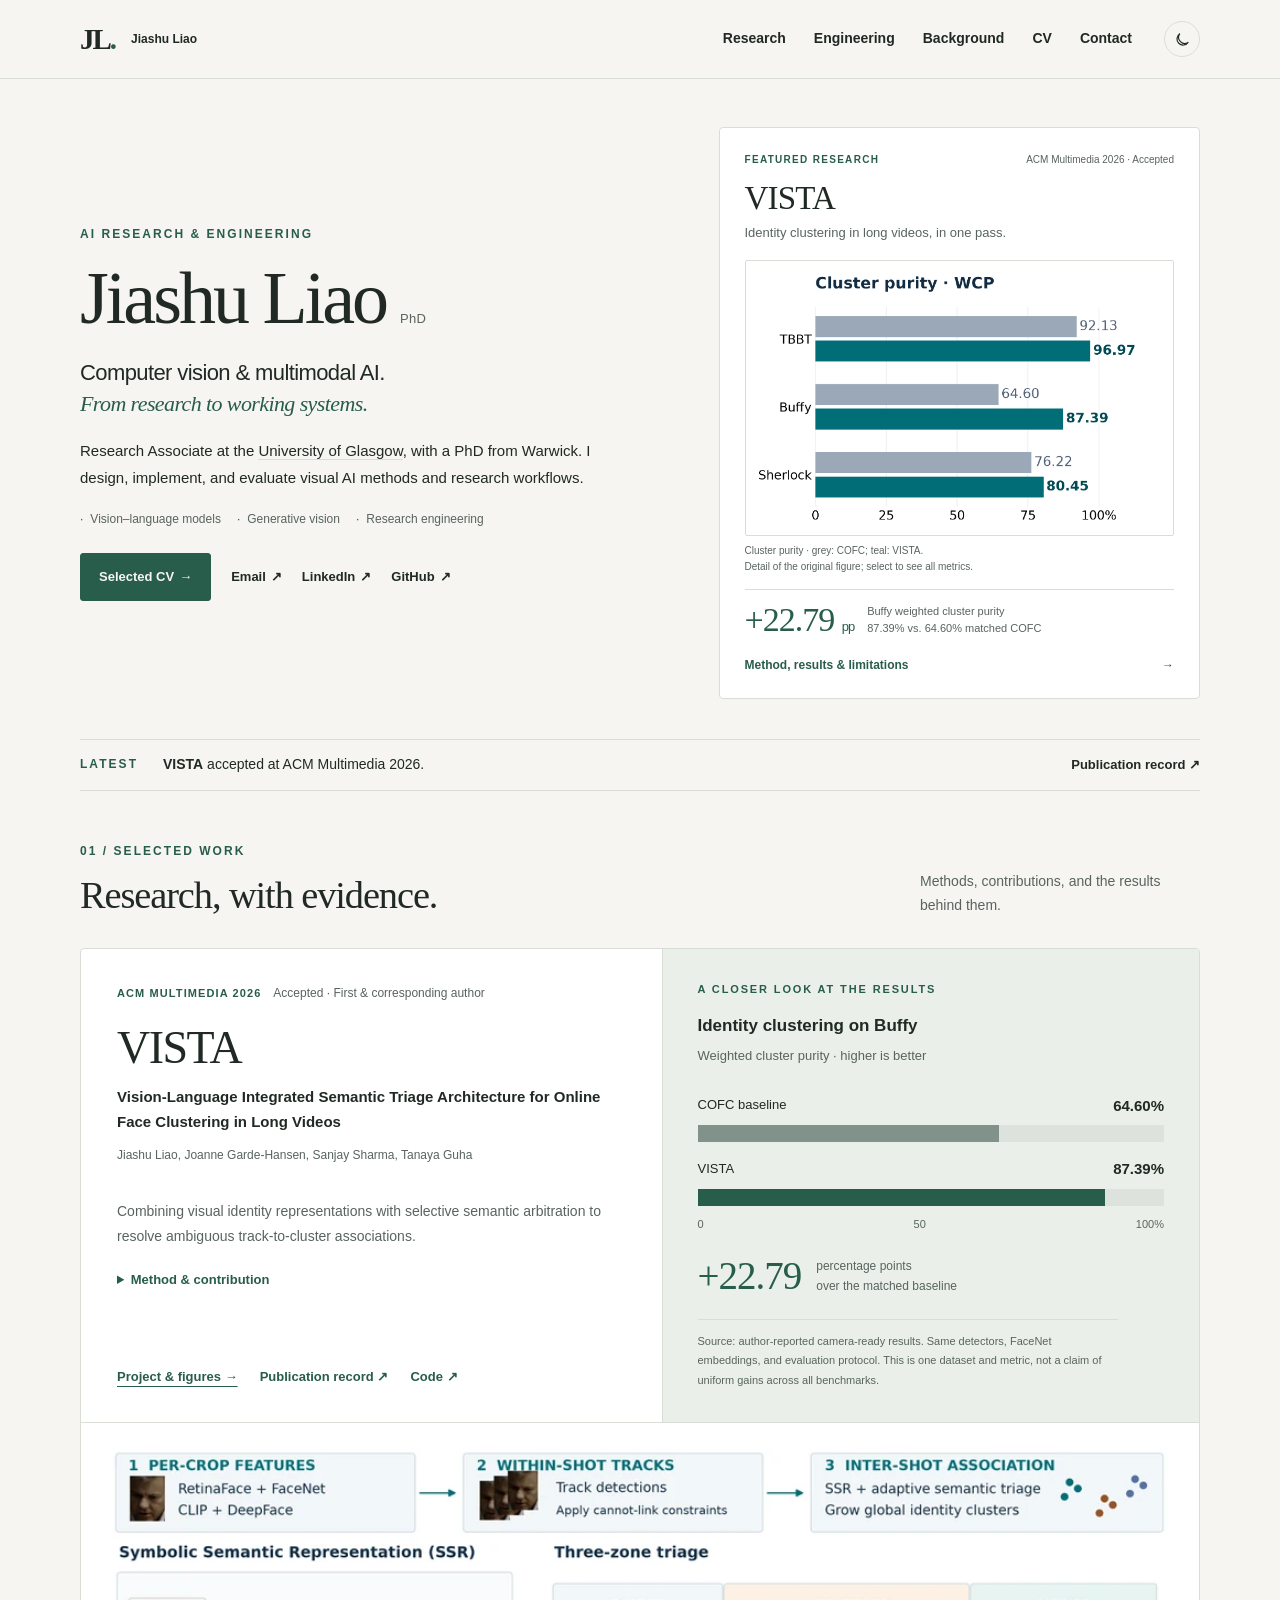
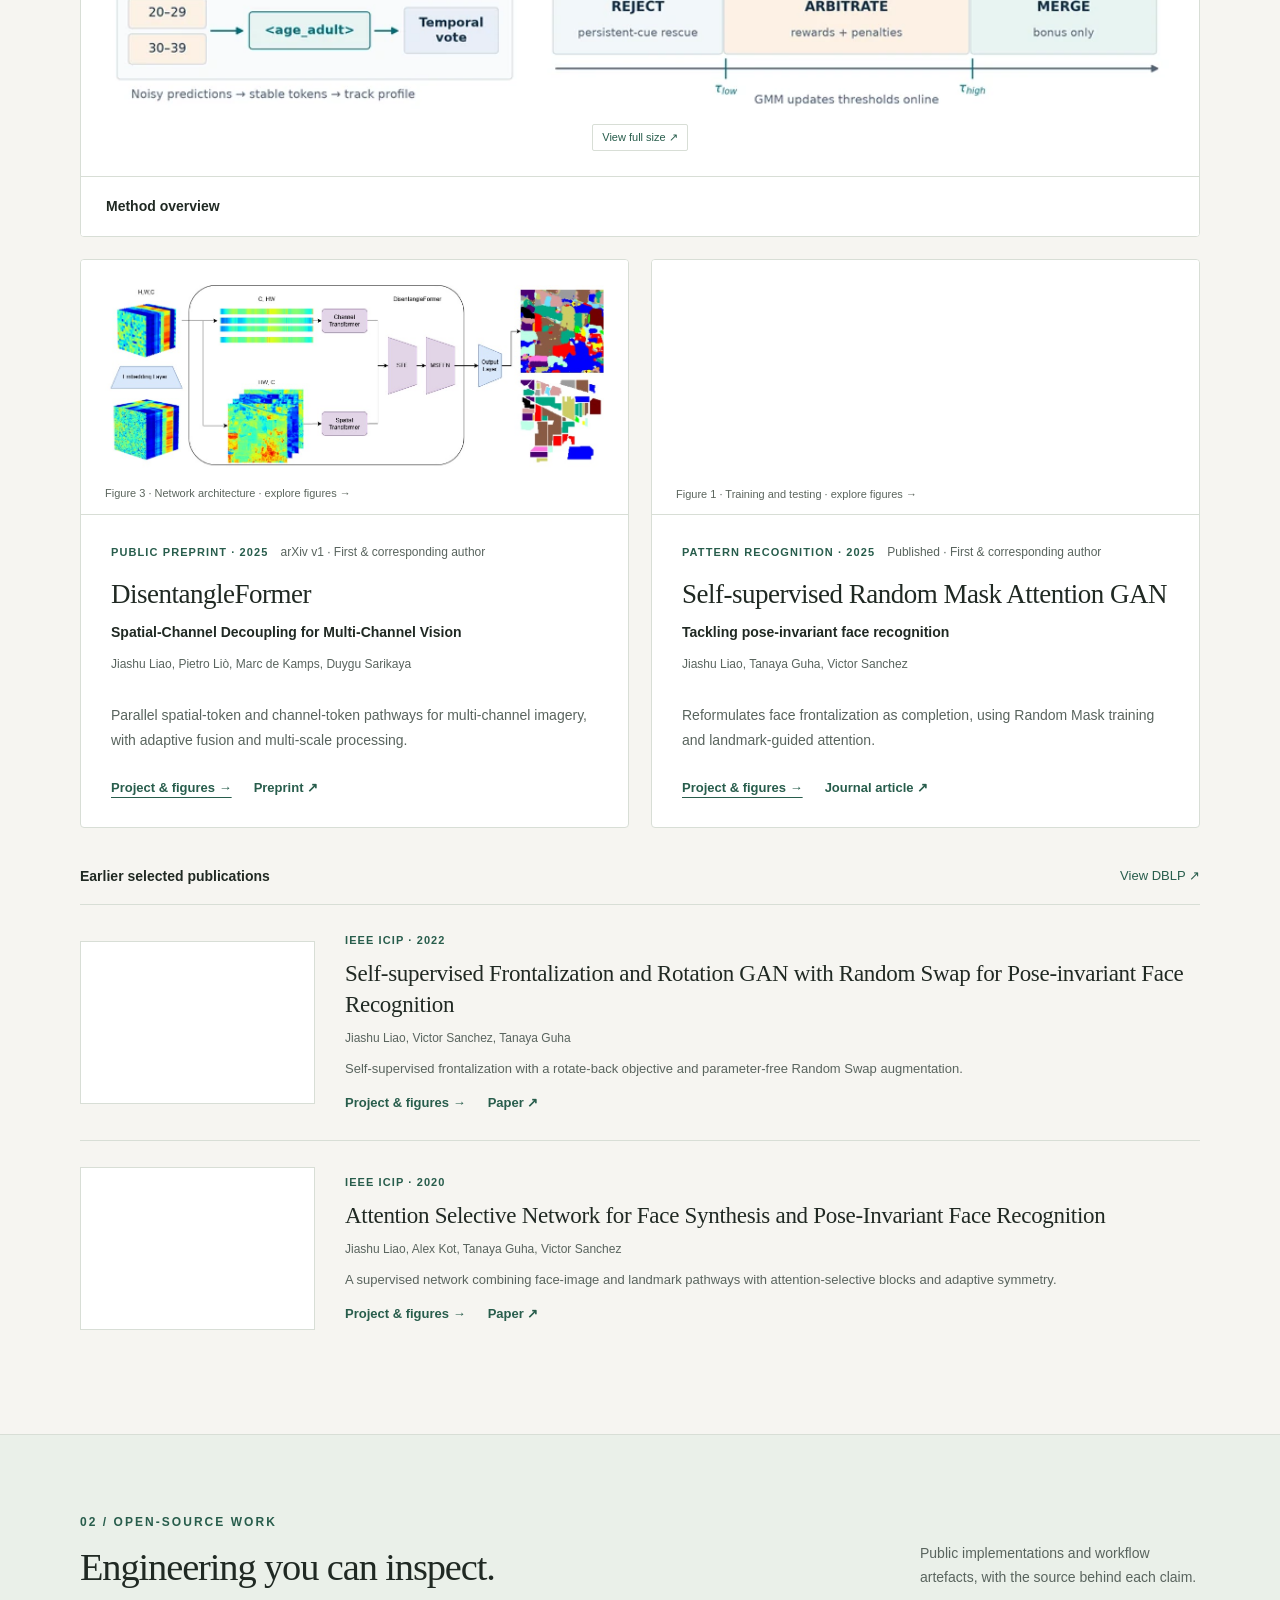
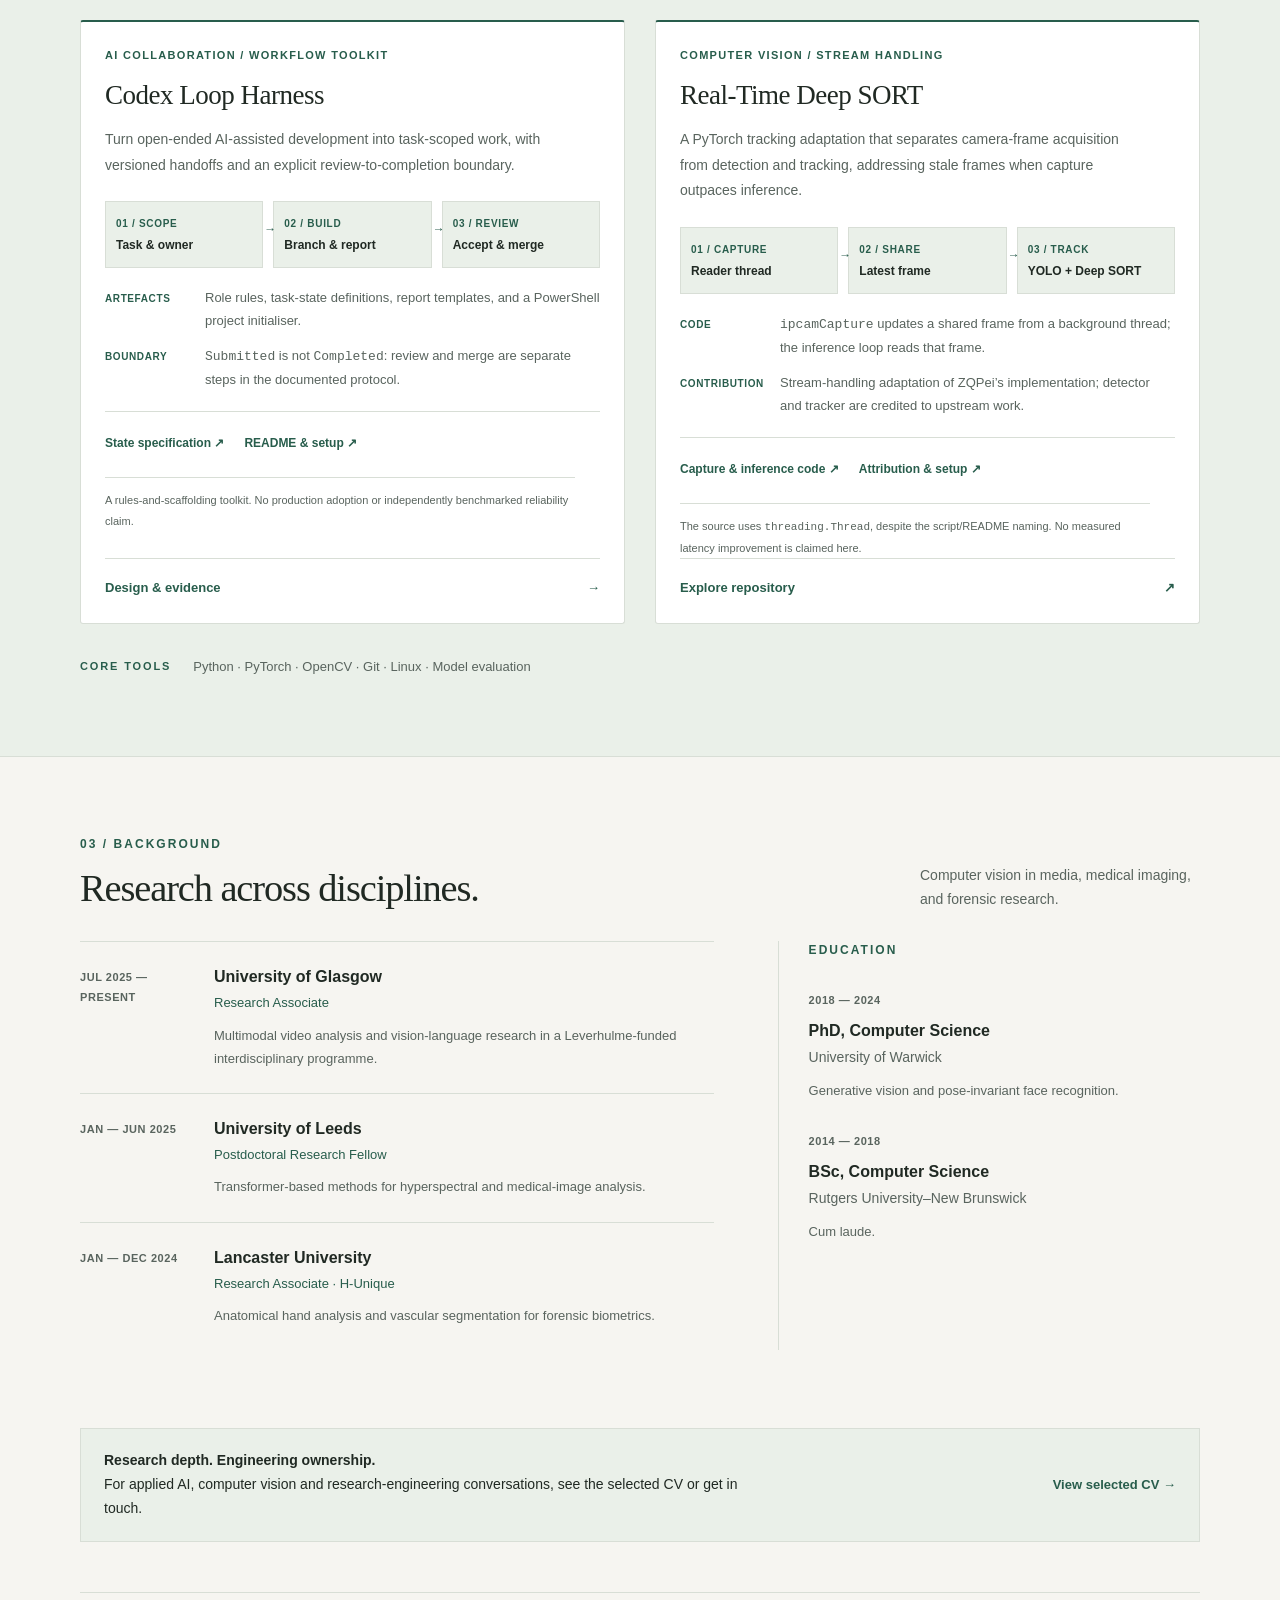
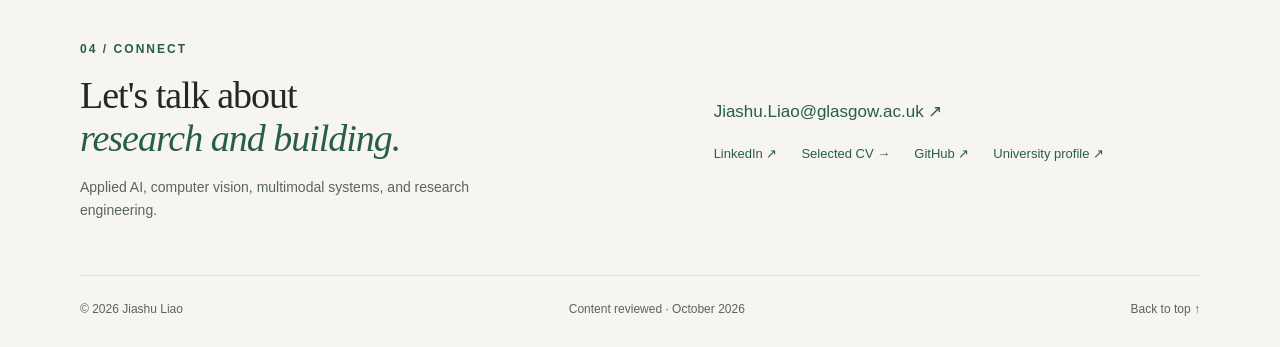
==== commit 181d04c0: "Add files via upload" ====
--- a/index.html
+++ b/index.html
@@ -72,7 +72,7 @@
       <div class="section-heading"><div><p class="eyebrow">01 / SELECTED WORK</p><h2 id="research-title">Research, with evidence.</h2></div><p>Methods, contributions, and the results behind them.</p></div>
       <article class="featured-paper featured-with-image" aria-labelledby="vista-title">
         <div class="paper-copy">
-          <div class="paper-meta"><span class="venue">ACM MULTIMEDIA 2026</span><span>Accepted · First author</span></div>
+          <div class="paper-meta"><span class="venue">ACM MULTIMEDIA 2026</span><span>Accepted · First &amp; corresponding author</span></div>
           <h3 id="vista-title">VISTA</h3>
           <p class="paper-subtitle">Vision-Language Integrated Semantic Triage Architecture for Online Face Clustering in Long Videos</p>
           <p class="authors">Jiashu Liao, Joanne Garde-Hansen, Sanjay Sharma, Tanaya Guha</p>
@@ -96,7 +96,7 @@
       </a><figcaption><strong>Method overview</strong><span>Per-crop features, within-shot tracks, and inter-shot association. Symbolic Semantic Representation (SSR) stabilises noisy predictions; three-zone triage separates reject, arbitrate, and merge decisions.</span><small>Author-supplied VISTA figure · Liao, Garde-Hansen, Sharma & Guha, ACM MM 2026. <a href="https://doi.org/10.1145/3767308.3835422" target="_blank" rel="noopener noreferrer">Paper DOI ↗</a></small></figcaption>
     </figure>
       </article>
-<div class="research-grid"><article class="paper-card" aria-labelledby="disentangleformer-title"><a class="paper-image paper-image-v3" href="research/disentangleformer.html" aria-label="Explore DisentangleFormer"><img src="assets/papers/df-architecture.jpg" referrerpolicy="no-referrer" width="1053" height="389" alt="Original DisentangleFormer architecture with parallel channel and spatial Transformer streams, STE, and MS-FFN." loading="lazy" decoding="async"><span class="image-source">Figure 3 · Network architecture · explore figures →</span></a><div class="card-body"><div class="paper-meta"><span class="venue">PUBLIC PREPRINT · 2025</span><span>arXiv v1 · First author</span></div><h3 id="disentangleformer-title">DisentangleFormer</h3><p class="paper-subtitle">Spatial-Channel Decoupling for Multi-Channel Vision</p><p class="authors">Jiashu Liao, Pietro Liò, Marc de Kamps, Duygu Sarikaya</p><p>Parallel spatial-token and channel-token pathways for multi-channel imagery, with adaptive fusion and multi-scale processing.</p><div class="paper-links"><a class="primary-paper-link" href="research/disentangleformer.html">Project & figures →</a><a href="https://arxiv.org/abs/2512.04314" target="_blank" rel="noopener noreferrer">Preprint <span aria-hidden="true">↗</span></a></div></div></article><article class="paper-card" aria-labelledby="mask-rotate-title"><a class="paper-image paper-image-v3" href="research/mask-rotate.html" aria-label="Explore Mask Rotate / RMAGAN"><img src="assets/papers/mask-rotate-framework-preview.webp" srcset="assets/papers/mask-rotate-framework-preview.webp 960w, assets/papers/mask-rotate-framework.webp 1751w" sizes="(max-width: 540px) calc(100vw - 36px), (max-width: 1000px) calc(100vw - 60px), 1060px" referrerpolicy="no-referrer" width="960" height="623" alt="Original Mask Rotate framework showing distinct Random Mask training and renderer-plus-RMAGAN-plus-DifFace inference paths." loading="lazy" decoding="async"><span class="image-source">Figure 1 · Training and testing · explore figures →</span></a><div class="card-body"><div class="paper-meta"><span class="venue">PATTERN RECOGNITION · 2025</span><span>Published · First &amp; corresponding author</span></div><h3 id="mask-rotate-title">Self-supervised Random Mask Attention GAN</h3><p class="paper-subtitle">Tackling pose-invariant face recognition</p><p class="authors">Jiashu Liao, Tanaya Guha, Victor Sanchez</p><p>Reformulates face frontalization as completion, using Random Mask training and landmark-guided attention.</p><div class="paper-links"><a class="primary-paper-link" href="research/mask-rotate.html">Project & figures →</a><a href="https://doi.org/10.1016/j.patcog.2024.111112" target="_blank" rel="noopener noreferrer">Journal article <span aria-hidden="true">↗</span></a></div></div></article></div>
+<div class="research-grid"><article class="paper-card" aria-labelledby="disentangleformer-title"><a class="paper-image paper-image-v3" href="research/disentangleformer.html" aria-label="Explore DisentangleFormer"><img src="assets/papers/df-architecture.jpg" referrerpolicy="no-referrer" width="1053" height="389" alt="Original DisentangleFormer architecture with parallel channel and spatial Transformer streams, STE, and MS-FFN." loading="lazy" decoding="async"><span class="image-source">Figure 3 · Network architecture · explore figures →</span></a><div class="card-body"><div class="paper-meta"><span class="venue">PUBLIC PREPRINT · 2025</span><span>arXiv v1 · First &amp; corresponding author</span></div><h3 id="disentangleformer-title">DisentangleFormer</h3><p class="paper-subtitle">Spatial-Channel Decoupling for Multi-Channel Vision</p><p class="authors">Jiashu Liao, Pietro Liò, Marc de Kamps, Duygu Sarikaya</p><p>Parallel spatial-token and channel-token pathways for multi-channel imagery, with adaptive fusion and multi-scale processing.</p><div class="paper-links"><a class="primary-paper-link" href="research/disentangleformer.html">Project & figures →</a><a href="https://arxiv.org/abs/2512.04314" target="_blank" rel="noopener noreferrer">Preprint <span aria-hidden="true">↗</span></a></div></div></article><article class="paper-card" aria-labelledby="mask-rotate-title"><a class="paper-image paper-image-v3" href="research/mask-rotate.html" aria-label="Explore Mask Rotate / RMAGAN"><img src="assets/papers/mask-rotate-framework-preview.webp" srcset="assets/papers/mask-rotate-framework-preview.webp 960w, assets/papers/mask-rotate-framework.webp 1751w" sizes="(max-width: 540px) calc(100vw - 36px), (max-width: 1000px) calc(100vw - 60px), 1060px" referrerpolicy="no-referrer" width="960" height="623" alt="Original Mask Rotate framework showing distinct Random Mask training and renderer-plus-RMAGAN-plus-DifFace inference paths." loading="lazy" decoding="async"><span class="image-source">Figure 1 · Training and testing · explore figures →</span></a><div class="card-body"><div class="paper-meta"><span class="venue">PATTERN RECOGNITION · 2025</span><span>Published · First &amp; corresponding author</span></div><h3 id="mask-rotate-title">Self-supervised Random Mask Attention GAN</h3><p class="paper-subtitle">Tackling pose-invariant face recognition</p><p class="authors">Jiashu Liao, Tanaya Guha, Victor Sanchez</p><p>Reformulates face frontalization as completion, using Random Mask training and landmark-guided attention.</p><div class="paper-links"><a class="primary-paper-link" href="research/mask-rotate.html">Project & figures →</a><a href="https://doi.org/10.1016/j.patcog.2024.111112" target="_blank" rel="noopener noreferrer">Journal article <span aria-hidden="true">↗</span></a></div></div></article></div>
 <div class="publication-list"><div class="publication-list-title"><h3>Earlier selected publications</h3><a href="https://dblp.org/pid/277/6191.html" target="_blank" rel="noopener noreferrer">View DBLP <span aria-hidden="true">↗</span></a></div><article class="earlier-paper"><a class="earlier-thumbnail" href="research/frgan.html" aria-label="Explore FRGAN"><img src="assets/papers/frgan-framework-preview.webp" srcset="assets/papers/frgan-framework-preview.webp 960w, assets/papers/frgan-framework.webp 1371w" sizes="(max-width: 540px) calc(100vw - 36px), (max-width: 1000px) calc(100vw - 60px), 1060px" referrerpolicy="no-referrer" width="960" height="394" alt="Original FRGAN block diagram showing the generator, pre-trained renderer, reconstruction loss, Random Swap, and discriminator." loading="lazy" decoding="async"></a><div><p class="venue">IEEE ICIP · 2022</p><h3><a href="research/frgan.html">Self-supervised Frontalization and Rotation GAN with Random Swap for Pose-invariant Face Recognition</a></h3><p class="authors">Jiashu Liao, Victor Sanchez, Tanaya Guha</p><p class="earlier-summary">Self-supervised frontalization with a rotate-back objective and parameter-free Random Swap augmentation.</p><div class="paper-links"><a href="research/frgan.html">Project & figures →</a><a href="https://doi.org/10.1109/ICIP46576.2022.9897944" target="_blank" rel="noopener noreferrer">Paper <span aria-hidden="true">↗</span></a></div></div></article><article class="earlier-paper"><a class="earlier-thumbnail" href="research/asn.html" aria-label="Explore Attention Selective Network"><img src="assets/papers/asn-network-preview.webp" srcset="assets/papers/asn-network-preview.webp 960w, assets/papers/asn-network.webp 1339w" sizes="(max-width: 540px) calc(100vw - 36px), (max-width: 1000px) calc(100vw - 60px), 1060px" referrerpolicy="no-referrer" width="960" height="558" alt="Original ASN architecture with separate appearance and heatmap encoders, attention-selective blocks, discriminators, and identity feature extractor." loading="lazy" decoding="async"></a><div><p class="venue">IEEE ICIP · 2020</p><h3><a href="research/asn.html">Attention Selective Network for Face Synthesis and Pose-Invariant Face Recognition</a></h3><p class="authors">Jiashu Liao, Alex Kot, Tanaya Guha, Victor Sanchez</p><p class="earlier-summary">A supervised network combining face-image and landmark pathways with attention-selective blocks and adaptive symmetry.</p><div class="paper-links"><a href="research/asn.html">Project & figures →</a><a href="https://doi.org/10.1109/ICIP40778.2020.9190677" target="_blank" rel="noopener noreferrer">Paper <span aria-hidden="true">↗</span></a></div></div></article></div>
     </section>
 
